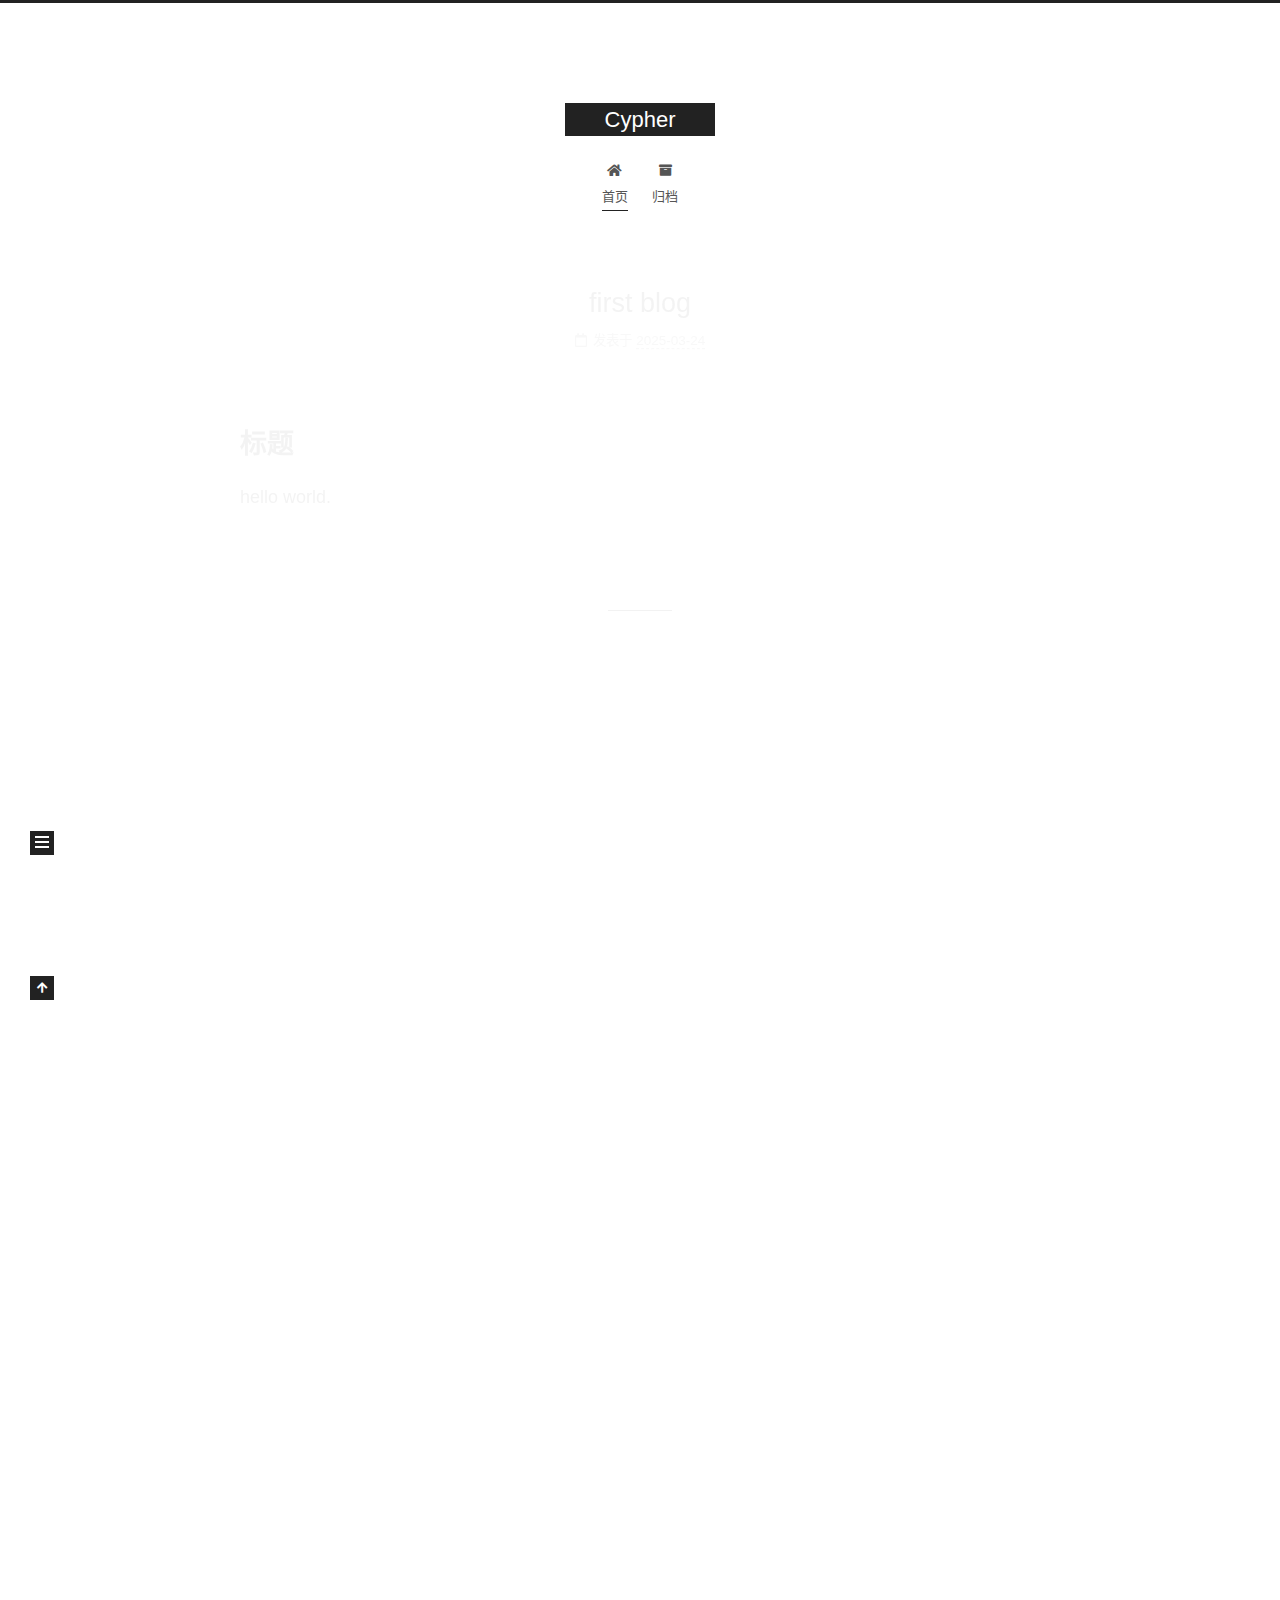
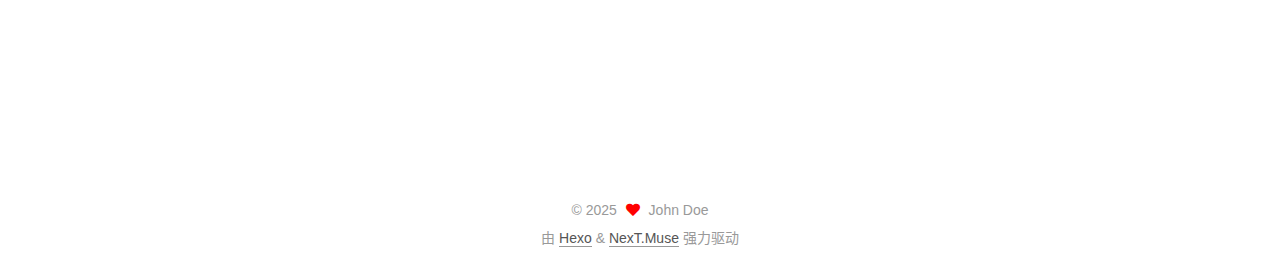
==== index.html @ 7cb5dd93 "Site updated: 2025-03-25 13:28:14" ====
<!DOCTYPE html>
<html lang="zh-CN">
<head>
  <meta charset="UTF-8">
<meta name="viewport" content="width=device-width, initial-scale=1, maximum-scale=2">
<meta name="theme-color" content="#222">
<meta name="generator" content="Hexo 7.3.0">
  <link rel="apple-touch-icon" sizes="180x180" href="/images/apple-touch-icon-next.png">
  <link rel="icon" type="image/png" sizes="32x32" href="/images/favicon-32x32-next.png">
  <link rel="icon" type="image/png" sizes="16x16" href="/images/favicon-16x16-next.png">
  <link rel="mask-icon" href="/images/logo.svg" color="#222">

<link rel="stylesheet" href="/css/main.css">


<link rel="stylesheet" href="/lib/font-awesome/css/all.min.css">

<script id="hexo-configurations">
    var NexT = window.NexT || {};
    var CONFIG = {"hostname":"example.com","root":"/","scheme":"Muse","version":"7.8.0","exturl":false,"sidebar":{"position":"left","display":"post","padding":18,"offset":12,"onmobile":false},"copycode":{"enable":false,"show_result":false,"style":null},"back2top":{"enable":true,"sidebar":false,"scrollpercent":false},"bookmark":{"enable":false,"color":"#222","save":"auto"},"fancybox":false,"mediumzoom":false,"lazyload":false,"pangu":false,"comments":{"style":"tabs","active":null,"storage":true,"lazyload":false,"nav":null},"algolia":{"hits":{"per_page":10},"labels":{"input_placeholder":"Search for Posts","hits_empty":"We didn't find any results for the search: ${query}","hits_stats":"${hits} results found in ${time} ms"}},"localsearch":{"enable":false,"trigger":"auto","top_n_per_article":1,"unescape":false,"preload":false},"motion":{"enable":true,"async":false,"transition":{"post_block":"fadeIn","post_header":"slideDownIn","post_body":"slideDownIn","coll_header":"slideLeftIn","sidebar":"slideUpIn"}}};
  </script>

  <meta property="og:type" content="website">
<meta property="og:title" content="Cypher">
<meta property="og:url" content="http://example.com/index.html">
<meta property="og:site_name" content="Cypher">
<meta property="og:locale" content="zh_CN">
<meta property="article:author" content="John Doe">
<meta name="twitter:card" content="summary">

<link rel="canonical" href="http://example.com/">


<script id="page-configurations">
  // https://hexo.io/docs/variables.html
  CONFIG.page = {
    sidebar: "",
    isHome : true,
    isPost : false,
    lang   : 'zh-CN'
  };
</script>

  <title>Cypher</title>
  






  <noscript>
  <style>
  .use-motion .brand,
  .use-motion .menu-item,
  .sidebar-inner,
  .use-motion .post-block,
  .use-motion .pagination,
  .use-motion .comments,
  .use-motion .post-header,
  .use-motion .post-body,
  .use-motion .collection-header { opacity: initial; }

  .use-motion .site-title,
  .use-motion .site-subtitle {
    opacity: initial;
    top: initial;
  }

  .use-motion .logo-line-before i { left: initial; }
  .use-motion .logo-line-after i { right: initial; }
  </style>
</noscript>

</head>

<body itemscope itemtype="http://schema.org/WebPage">
  <div class="container use-motion">
    <div class="headband"></div>

    <header class="header" itemscope itemtype="http://schema.org/WPHeader">
      <div class="header-inner"><div class="site-brand-container">
  <div class="site-nav-toggle">
    <div class="toggle" aria-label="切换导航栏">
      <span class="toggle-line toggle-line-first"></span>
      <span class="toggle-line toggle-line-middle"></span>
      <span class="toggle-line toggle-line-last"></span>
    </div>
  </div>

  <div class="site-meta">

    <a href="/" class="brand" rel="start">
      <span class="logo-line-before"><i></i></span>
      <h1 class="site-title">Cypher</h1>
      <span class="logo-line-after"><i></i></span>
    </a>
  </div>

  <div class="site-nav-right">
    <div class="toggle popup-trigger">
    </div>
  </div>
</div>




<nav class="site-nav">
  <ul id="menu" class="main-menu menu">
        <li class="menu-item menu-item-home">

    <a href="/" rel="section"><i class="fa fa-home fa-fw"></i>首页</a>

  </li>
        <li class="menu-item menu-item-archives">

    <a href="/archives/" rel="section"><i class="fa fa-archive fa-fw"></i>归档</a>

  </li>
  </ul>
</nav>




</div>
    </header>

    
  <div class="back-to-top">
    <i class="fa fa-arrow-up"></i>
    <span>0%</span>
  </div>


    <main class="main">
      <div class="main-inner">
        <div class="content-wrap">
          

          <div class="content index posts-expand">
            
      
  
  
  <article itemscope itemtype="http://schema.org/Article" class="post-block" lang="zh-CN">
    <link itemprop="mainEntityOfPage" href="http://example.com/2025/03/24/first-blog/">

    <span hidden itemprop="author" itemscope itemtype="http://schema.org/Person">
      <meta itemprop="image" content="/images/avatar.gif">
      <meta itemprop="name" content="John Doe">
      <meta itemprop="description" content="">
    </span>

    <span hidden itemprop="publisher" itemscope itemtype="http://schema.org/Organization">
      <meta itemprop="name" content="Cypher">
    </span>
      <header class="post-header">
        <h2 class="post-title" itemprop="name headline">
          
            <a href="/2025/03/24/first-blog/" class="post-title-link" itemprop="url">first blog</a>
        </h2>

        <div class="post-meta">
            <span class="post-meta-item">
              <span class="post-meta-item-icon">
                <i class="far fa-calendar"></i>
              </span>
              <span class="post-meta-item-text">发表于</span>
              

              <time title="创建时间：2025-03-24 23:47:18 / 修改时间：23:48:04" itemprop="dateCreated datePublished" datetime="2025-03-24T23:47:18+08:00">2025-03-24</time>
            </span>

          

        </div>
      </header>

    
    
    
    <div class="post-body" itemprop="articleBody">

      
          <h1 id="标题"><a href="#标题" class="headerlink" title="标题"></a>标题</h1><p>hello world.</p>

      
    </div>

    
    
    
      <footer class="post-footer">
        <div class="post-eof"></div>
      </footer>
  </article>
  
  
  

      
  
  
  <article itemscope itemtype="http://schema.org/Article" class="post-block" lang="zh-CN">
    <link itemprop="mainEntityOfPage" href="http://example.com/2025/03/24/hello-world/">

    <span hidden itemprop="author" itemscope itemtype="http://schema.org/Person">
      <meta itemprop="image" content="/images/avatar.gif">
      <meta itemprop="name" content="John Doe">
      <meta itemprop="description" content="">
    </span>

    <span hidden itemprop="publisher" itemscope itemtype="http://schema.org/Organization">
      <meta itemprop="name" content="Cypher">
    </span>
      <header class="post-header">
        <h2 class="post-title" itemprop="name headline">
          
            <a href="/2025/03/24/hello-world/" class="post-title-link" itemprop="url">Hello World</a>
        </h2>

        <div class="post-meta">
            <span class="post-meta-item">
              <span class="post-meta-item-icon">
                <i class="far fa-calendar"></i>
              </span>
              <span class="post-meta-item-text">发表于</span>

              <time title="创建时间：2025-03-24 23:26:18" itemprop="dateCreated datePublished" datetime="2025-03-24T23:26:18+08:00">2025-03-24</time>
            </span>

          

        </div>
      </header>

    
    
    
    <div class="post-body" itemprop="articleBody">

      
          <p>Welcome to <a target="_blank" rel="noopener" href="https://hexo.io/">Hexo</a>! This is your very first post. Check <a target="_blank" rel="noopener" href="https://hexo.io/docs/">documentation</a> for more info. If you get any problems when using Hexo, you can find the answer in <a target="_blank" rel="noopener" href="https://hexo.io/docs/troubleshooting.html">troubleshooting</a> or you can ask me on <a target="_blank" rel="noopener" href="https://github.com/hexojs/hexo/issues">GitHub</a>.</p>
<h2 id="Quick-Start"><a href="#Quick-Start" class="headerlink" title="Quick Start"></a>Quick Start</h2><h3 id="Create-a-new-post"><a href="#Create-a-new-post" class="headerlink" title="Create a new post"></a>Create a new post</h3><figure class="highlight bash"><table><tr><td class="gutter"><pre><span class="line">1</span><br></pre></td><td class="code"><pre><span class="line">$ hexo new <span class="string">&quot;My New Post&quot;</span></span><br></pre></td></tr></table></figure>

<p>More info: <a target="_blank" rel="noopener" href="https://hexo.io/docs/writing.html">Writing</a></p>
<h3 id="Run-server"><a href="#Run-server" class="headerlink" title="Run server"></a>Run server</h3><figure class="highlight bash"><table><tr><td class="gutter"><pre><span class="line">1</span><br></pre></td><td class="code"><pre><span class="line">$ hexo server</span><br></pre></td></tr></table></figure>

<p>More info: <a target="_blank" rel="noopener" href="https://hexo.io/docs/server.html">Server</a></p>
<h3 id="Generate-static-files"><a href="#Generate-static-files" class="headerlink" title="Generate static files"></a>Generate static files</h3><figure class="highlight bash"><table><tr><td class="gutter"><pre><span class="line">1</span><br></pre></td><td class="code"><pre><span class="line">$ hexo generate</span><br></pre></td></tr></table></figure>

<p>More info: <a target="_blank" rel="noopener" href="https://hexo.io/docs/generating.html">Generating</a></p>
<h3 id="Deploy-to-remote-sites"><a href="#Deploy-to-remote-sites" class="headerlink" title="Deploy to remote sites"></a>Deploy to remote sites</h3><figure class="highlight bash"><table><tr><td class="gutter"><pre><span class="line">1</span><br></pre></td><td class="code"><pre><span class="line">$ hexo deploy</span><br></pre></td></tr></table></figure>

<p>More info: <a target="_blank" rel="noopener" href="https://hexo.io/docs/one-command-deployment.html">Deployment</a></p>

      
    </div>

    
    
    
      <footer class="post-footer">
        <div class="post-eof"></div>
      </footer>
  </article>
  
  
  


  



          </div>
          

<script>
  window.addEventListener('tabs:register', () => {
    let { activeClass } = CONFIG.comments;
    if (CONFIG.comments.storage) {
      activeClass = localStorage.getItem('comments_active') || activeClass;
    }
    if (activeClass) {
      let activeTab = document.querySelector(`a[href="#comment-${activeClass}"]`);
      if (activeTab) {
        activeTab.click();
      }
    }
  });
  if (CONFIG.comments.storage) {
    window.addEventListener('tabs:click', event => {
      if (!event.target.matches('.tabs-comment .tab-content .tab-pane')) return;
      let commentClass = event.target.classList[1];
      localStorage.setItem('comments_active', commentClass);
    });
  }
</script>

        </div>
          
  
  <div class="toggle sidebar-toggle">
    <span class="toggle-line toggle-line-first"></span>
    <span class="toggle-line toggle-line-middle"></span>
    <span class="toggle-line toggle-line-last"></span>
  </div>

  <aside class="sidebar">
    <div class="sidebar-inner">

      <ul class="sidebar-nav motion-element">
        <li class="sidebar-nav-toc">
          文章目录
        </li>
        <li class="sidebar-nav-overview">
          站点概览
        </li>
      </ul>

      <!--noindex-->
      <div class="post-toc-wrap sidebar-panel">
      </div>
      <!--/noindex-->

      <div class="site-overview-wrap sidebar-panel">
        <div class="site-author motion-element" itemprop="author" itemscope itemtype="http://schema.org/Person">
  <p class="site-author-name" itemprop="name">John Doe</p>
  <div class="site-description" itemprop="description"></div>
</div>
<div class="site-state-wrap motion-element">
  <nav class="site-state">
      <div class="site-state-item site-state-posts">
          <a href="/archives/">
        
          <span class="site-state-item-count">2</span>
          <span class="site-state-item-name">日志</span>
        </a>
      </div>
  </nav>
</div>



      </div>

    </div>
  </aside>
  <div id="sidebar-dimmer"></div>


      </div>
    </main>

    <footer class="footer">
      <div class="footer-inner">
        

        

<div class="copyright">
  
  &copy; 
  <span itemprop="copyrightYear">2025</span>
  <span class="with-love">
    <i class="fa fa-heart"></i>
  </span>
  <span class="author" itemprop="copyrightHolder">John Doe</span>
</div>
  <div class="powered-by">由 <a href="https://hexo.io/" class="theme-link" rel="noopener" target="_blank">Hexo</a> & <a href="https://muse.theme-next.org/" class="theme-link" rel="noopener" target="_blank">NexT.Muse</a> 强力驱动
  </div>

        








      </div>
    </footer>
  </div>

  
  <script src="/lib/anime.min.js"></script>
  <script src="/lib/velocity/velocity.min.js"></script>
  <script src="/lib/velocity/velocity.ui.min.js"></script>

<script src="/js/utils.js"></script>

<script src="/js/motion.js"></script>


<script src="/js/schemes/muse.js"></script>


<script src="/js/next-boot.js"></script>




  















  

  

</body>
</html>
---- css/main.css ----
:root {
  --body-bg-color: #fff;
  --content-bg-color: #fff;
  --card-bg-color: #f5f5f5;
  --text-color: #555;
  --blockquote-color: #666;
  --link-color: #555;
  --link-hover-color: #222;
  --brand-color: #fff;
  --brand-hover-color: #fff;
  --table-row-odd-bg-color: #f9f9f9;
  --table-row-hover-bg-color: #f5f5f5;
  --menu-item-bg-color: #f5f5f5;
  --btn-default-bg: #222;
  --btn-default-color: #fff;
  --btn-default-border-color: #222;
  --btn-default-hover-bg: #fff;
  --btn-default-hover-color: #222;
  --btn-default-hover-border-color: #222;
}
html {
  line-height: 1.15; /* 1 */
  -webkit-text-size-adjust: 100%; /* 2 */
}
body {
  margin: 0;
}
main {
  display: block;
}
h1 {
  font-size: 2em;
  margin: 0.67em 0;
}
hr {
  box-sizing: content-box; /* 1 */
  height: 0; /* 1 */
  overflow: visible; /* 2 */
}
pre {
  font-family: monospace, monospace; /* 1 */
  font-size: 1em; /* 2 */
}
a {
  background: transparent;
}
abbr[title] {
  border-bottom: none; /* 1 */
  text-decoration: underline; /* 2 */
  text-decoration: underline dotted; /* 2 */
}
b,
strong {
  font-weight: bolder;
}
code,
kbd,
samp {
  font-family: monospace, monospace; /* 1 */
  font-size: 1em; /* 2 */
}
small {
  font-size: 80%;
}
sub,
sup {
  font-size: 75%;
  line-height: 0;
  position: relative;
  vertical-align: baseline;
}
sub {
  bottom: -0.25em;
}
sup {
  top: -0.5em;
}
img {
  border-style: none;
}
button,
input,
optgroup,
select,
textarea {
  font-family: inherit; /* 1 */
  font-size: 100%; /* 1 */
  line-height: 1.15; /* 1 */
  margin: 0; /* 2 */
}
button,
input {
/* 1 */
  overflow: visible;
}
button,
select {
/* 1 */
  text-transform: none;
}
button,
[type='button'],
[type='reset'],
[type='submit'] {
  -webkit-appearance: button;
}
button::-moz-focus-inner,
[type='button']::-moz-focus-inner,
[type='reset']::-moz-focus-inner,
[type='submit']::-moz-focus-inner {
  border-style: none;
  padding: 0;
}
button:-moz-focusring,
[type='button']:-moz-focusring,
[type='reset']:-moz-focusring,
[type='submit']:-moz-focusring {
  outline: 1px dotted ButtonText;
}
fieldset {
  padding: 0.35em 0.75em 0.625em;
}
legend {
  box-sizing: border-box; /* 1 */
  color: inherit; /* 2 */
  display: table; /* 1 */
  max-width: 100%; /* 1 */
  padding: 0; /* 3 */
  white-space: normal; /* 1 */
}
progress {
  vertical-align: baseline;
}
textarea {
  overflow: auto;
}
[type='checkbox'],
[type='radio'] {
  box-sizing: border-box; /* 1 */
  padding: 0; /* 2 */
}
[type='number']::-webkit-inner-spin-button,
[type='number']::-webkit-outer-spin-button {
  height: auto;
}
[type='search'] {
  outline-offset: -2px; /* 2 */
  -webkit-appearance: textfield; /* 1 */
}
[type='search']::-webkit-search-decoration {
  -webkit-appearance: none;
}
::-webkit-file-upload-button {
  font: inherit; /* 2 */
  -webkit-appearance: button; /* 1 */
}
details {
  display: block;
}
summary {
  display: list-item;
}
template {
  display: none;
}
[hidden] {
  display: none;
}
::selection {
  background: #262a30;
  color: #eee;
}
html,
body {
  height: 100%;
}
body {
  background: var(--body-bg-color);
  color: var(--text-color);
  font-family: 'Lato', "PingFang SC", "Microsoft YaHei", sans-serif;
  font-size: 1em;
  line-height: 2;
}
@media (max-width: 991px) {
  body {
    padding-left: 0 !important;
    padding-right: 0 !important;
  }
}
h1,
h2,
h3,
h4,
h5,
h6 {
  font-family: 'Lato', "PingFang SC", "Microsoft YaHei", sans-serif;
  font-weight: bold;
  line-height: 1.5;
  margin: 20px 0 15px;
}
h1 {
  font-size: 1.5em;
}
h2 {
  font-size: 1.375em;
}
h3 {
  font-size: 1.25em;
}
h4 {
  font-size: 1.125em;
}
h5 {
  font-size: 1em;
}
h6 {
  font-size: 0.875em;
}
p {
  margin: 0 0 20px 0;
}
a,
span.exturl {
  border-bottom: 1px solid #999;
  color: var(--link-color);
  outline: 0;
  text-decoration: none;
  overflow-wrap: break-word;
  word-wrap: break-word;
  cursor: pointer;
}
a:hover,
span.exturl:hover {
  border-bottom-color: var(--link-hover-color);
  color: var(--link-hover-color);
}
iframe,
img,
video {
  display: block;
  margin-left: auto;
  margin-right: auto;
  max-width: 100%;
}
hr {
  background-image: repeating-linear-gradient(-45deg, #ddd, #ddd 4px, transparent 4px, transparent 8px);
  border: 0;
  height: 3px;
  margin: 40px 0;
}
blockquote {
  border-left: 4px solid #ddd;
  color: var(--blockquote-color);
  margin: 0;
  padding: 0 15px;
}
blockquote cite::before {
  content: '-';
  padding: 0 5px;
}
dt {
  font-weight: bold;
}
dd {
  margin: 0;
  padding: 0;
}
kbd {
  background-color: #f5f5f5;
  background-image: linear-gradient(#eee, #fff, #eee);
  border: 1px solid #ccc;
  border-radius: 0.2em;
  box-shadow: 0.1em 0.1em 0.2em rgba(0,0,0,0.1);
  color: #555;
  font-family: inherit;
  padding: 0.1em 0.3em;
  white-space: nowrap;
}
.table-container {
  overflow: auto;
}
table {
  border-collapse: collapse;
  border-spacing: 0;
  font-size: 0.875em;
  margin: 0 0 20px 0;
  width: 100%;
}
tbody tr:nth-of-type(odd) {
  background: var(--table-row-odd-bg-color);
}
tbody tr:hover {
  background: var(--table-row-hover-bg-color);
}
caption,
th,
td {
  font-weight: normal;
  padding: 8px;
  vertical-align: middle;
}
th,
td {
  border: 1px solid #ddd;
  border-bottom: 3px solid #ddd;
}
th {
  font-weight: 700;
  padding-bottom: 10px;
}
td {
  border-bottom-width: 1px;
}
.btn {
  background: var(--btn-default-bg);
  border: 2px solid var(--btn-default-border-color);
  border-radius: 0;
  color: var(--btn-default-color);
  display: inline-block;
  font-size: 0.875em;
  line-height: 2;
  padding: 0 20px;
  text-decoration: none;
  transition-property: background-color;
  transition-delay: 0s;
  transition-duration: 0.2s;
  transition-timing-function: ease-in-out;
}
.btn:hover {
  background: var(--btn-default-hover-bg);
  border-color: var(--btn-default-hover-border-color);
  color: var(--btn-default-hover-color);
}
.btn + .btn {
  margin: 0 0 8px 8px;
}
.btn .fa-fw {
  text-align: left;
  width: 1.285714285714286em;
}
.toggle {
  line-height: 0;
}
.toggle .toggle-line {
  background: #fff;
  display: inline-block;
  height: 2px;
  left: 0;
  position: relative;
  top: 0;
  transition: all 0.4s;
  vertical-align: top;
  width: 100%;
}
.toggle .toggle-line:not(:first-child) {
  margin-top: 3px;
}
.toggle.toggle-arrow .toggle-line-first {
  left: 50%;
  top: 2px;
  transform: rotate(45deg);
  width: 50%;
}
.toggle.toggle-arrow .toggle-line-middle {
  left: 2px;
  width: 90%;
}
.toggle.toggle-arrow .toggle-line-last {
  left: 50%;
  top: -2px;
  transform: rotate(-45deg);
  width: 50%;
}
.toggle.toggle-close .toggle-line-first {
  transform: rotate(-45deg);
  top: 5px;
}
.toggle.toggle-close .toggle-line-middle {
  opacity: 0;
}
.toggle.toggle-close .toggle-line-last {
  transform: rotate(45deg);
  top: -5px;
}
.highlight,
pre {
  background: #f7f7f7;
  color: #4d4d4c;
  line-height: 1.6;
  margin: 0 auto 20px;
}
pre,
code {
  font-family: consolas, Menlo, monospace, "PingFang SC", "Microsoft YaHei";
}
code {
  background: #eee;
  border-radius: 3px;
  color: #555;
  padding: 2px 4px;
  overflow-wrap: break-word;
  word-wrap: break-word;
}
.highlight *::selection {
  background: #d6d6d6;
}
.highlight pre {
  border: 0;
  margin: 0;
  padding: 10px 0;
}
.highlight table {
  border: 0;
  margin: 0;
  width: auto;
}
.highlight td {
  border: 0;
  padding: 0;
}
.highlight figcaption {
  background: #eff2f3;
  color: #4d4d4c;
  display: flex;
  font-size: 0.875em;
  justify-content: space-between;
  line-height: 1.2;
  padding: 0.5em;
}
.highlight figcaption a {
  color: #4d4d4c;
}
.highlight figcaption a:hover {
  border-bottom-color: #4d4d4c;
}
.highlight .gutter {
  -moz-user-select: none;
  -ms-user-select: none;
  -webkit-user-select: none;
  user-select: none;
}
.highlight .gutter pre {
  background: #eff2f3;
  color: #869194;
  padding-left: 10px;
  padding-right: 10px;
  text-align: right;
}
.highlight .code pre {
  background: #f7f7f7;
  padding-left: 10px;
  width: 100%;
}
.gist table {
  width: auto;
}
.gist table td {
  border: 0;
}
pre {
  overflow: auto;
  padding: 10px;
}
pre code {
  background: none;
  color: #4d4d4c;
  font-size: 0.875em;
  padding: 0;
  text-shadow: none;
}
pre .deletion {
  background: #fdd;
}
pre .addition {
  background: #dfd;
}
pre .meta {
  color: #eab700;
  -moz-user-select: none;
  -ms-user-select: none;
  -webkit-user-select: none;
  user-select: none;
}
pre .comment {
  color: #8e908c;
}
pre .variable,
pre .attribute,
pre .tag,
pre .name,
pre .regexp,
pre .ruby .constant,
pre .xml .tag .title,
pre .xml .pi,
pre .xml .doctype,
pre .html .doctype,
pre .css .id,
pre .css .class,
pre .css .pseudo {
  color: #c82829;
}
pre .number,
pre .preprocessor,
pre .built_in,
pre .builtin-name,
pre .literal,
pre .params,
pre .constant,
pre .command {
  color: #f5871f;
}
pre .ruby .class .title,
pre .css .rules .attribute,
pre .string,
pre .symbol,
pre .value,
pre .inheritance,
pre .header,
pre .ruby .symbol,
pre .xml .cdata,
pre .special,
pre .formula {
  color: #718c00;
}
pre .title,
pre .css .hexcolor {
  color: #3e999f;
}
pre .function,
pre .python .decorator,
pre .python .title,
pre .ruby .function .title,
pre .ruby .title .keyword,
pre .perl .sub,
pre .javascript .title,
pre .coffeescript .title {
  color: #4271ae;
}
pre .keyword,
pre .javascript .function {
  color: #8959a8;
}
.blockquote-center {
  border-left: none;
  margin: 40px 0;
  padding: 0;
  position: relative;
  text-align: center;
}
.blockquote-center .fa {
  display: block;
  opacity: 0.6;
  position: absolute;
  width: 100%;
}
.blockquote-center .fa-quote-left {
  border-top: 1px solid #ccc;
  text-align: left;
  top: -20px;
}
.blockquote-center .fa-quote-right {
  border-bottom: 1px solid #ccc;
  text-align: right;
  bottom: -20px;
}
.blockquote-center p,
.blockquote-center div {
  text-align: center;
}
.post-body .group-picture img {
  margin: 0 auto;
  padding: 0 3px;
}
.group-picture-row {
  margin-bottom: 6px;
  overflow: hidden;
}
.group-picture-column {
  float: left;
  margin-bottom: 10px;
}
.post-body .label {
  color: #555;
  display: inline;
  padding: 0 2px;
}
.post-body .label.default {
  background: #f0f0f0;
}
.post-body .label.primary {
  background: #efe6f7;
}
.post-body .label.info {
  background: #e5f2f8;
}
.post-body .label.success {
  background: #e7f4e9;
}
.post-body .label.warning {
  background: #fcf6e1;
}
.post-body .label.danger {
  background: #fae8eb;
}
.post-body .tabs {
  margin-bottom: 20px;
}
.post-body .tabs,
.tabs-comment {
  display: block;
  padding-top: 10px;
  position: relative;
}
.post-body .tabs ul.nav-tabs,
.tabs-comment ul.nav-tabs {
  display: flex;
  flex-wrap: wrap;
  margin: 0;
  margin-bottom: -1px;
  padding: 0;
}
@media (max-width: 413px) {
  .post-body .tabs ul.nav-tabs,
  .tabs-comment ul.nav-tabs {
    display: block;
    margin-bottom: 5px;
  }
}
.post-body .tabs ul.nav-tabs li.tab,
.tabs-comment ul.nav-tabs li.tab {
  border-bottom: 1px solid #ddd;
  border-left: 1px solid transparent;
  border-right: 1px solid transparent;
  border-top: 3px solid transparent;
  flex-grow: 1;
  list-style-type: none;
  border-radius: 0 0 0 0;
}
@media (max-width: 413px) {
  .post-body .tabs ul.nav-tabs li.tab,
  .tabs-comment ul.nav-tabs li.tab {
    border-bottom: 1px solid transparent;
    border-left: 3px solid transparent;
    border-right: 1px solid transparent;
    border-top: 1px solid transparent;
  }
}
@media (max-width: 413px) {
  .post-body .tabs ul.nav-tabs li.tab,
  .tabs-comment ul.nav-tabs li.tab {
    border-radius: 0;
  }
}
.post-body .tabs ul.nav-tabs li.tab a,
.tabs-comment ul.nav-tabs li.tab a {
  border-bottom: initial;
  display: block;
  line-height: 1.8;
  outline: 0;
  padding: 0.25em 0.75em;
  text-align: center;
  transition-delay: 0s;
  transition-duration: 0.2s;
  transition-timing-function: ease-out;
}
.post-body .tabs ul.nav-tabs li.tab a i,
.tabs-comment ul.nav-tabs li.tab a i {
  width: 1.285714285714286em;
}
.post-body .tabs ul.nav-tabs li.tab.active,
.tabs-comment ul.nav-tabs li.tab.active {
  border-bottom: 1px solid transparent;
  border-left: 1px solid #ddd;
  border-right: 1px solid #ddd;
  border-top: 3px solid #fc6423;
}
@media (max-width: 413px) {
  .post-body .tabs ul.nav-tabs li.tab.active,
  .tabs-comment ul.nav-tabs li.tab.active {
    border-bottom: 1px solid #ddd;
    border-left: 3px solid #fc6423;
    border-right: 1px solid #ddd;
    border-top: 1px solid #ddd;
  }
}
.post-body .tabs ul.nav-tabs li.tab.active a,
.tabs-comment ul.nav-tabs li.tab.active a {
  color: var(--link-color);
  cursor: default;
}
.post-body .tabs .tab-content .tab-pane,
.tabs-comment .tab-content .tab-pane {
  border: 1px solid #ddd;
  border-top: 0;
  padding: 20px 20px 0 20px;
  border-radius: 0;
}
.post-body .tabs .tab-content .tab-pane:not(.active),
.tabs-comment .tab-content .tab-pane:not(.active) {
  display: none;
}
.post-body .tabs .tab-content .tab-pane.active,
.tabs-comment .tab-content .tab-pane.active {
  display: block;
}
.post-body .tabs .tab-content .tab-pane.active:nth-of-type(1),
.tabs-comment .tab-content .tab-pane.active:nth-of-type(1) {
  border-radius: 0 0 0 0;
}
@media (max-width: 413px) {
  .post-body .tabs .tab-content .tab-pane.active:nth-of-type(1),
  .tabs-comment .tab-content .tab-pane.active:nth-of-type(1) {
    border-radius: 0;
  }
}
.post-body .note {
  border-radius: 3px;
  margin-bottom: 20px;
  padding: 1em;
  position: relative;
  border: 1px solid #eee;
  border-left-width: 5px;
}
.post-body .note h2,
.post-body .note h3,
.post-body .note h4,
.post-body .note h5,
.post-body .note h6 {
  margin-top: 0;
  border-bottom: initial;
  margin-bottom: 0;
  padding-top: 0;
}
.post-body .note p:first-child,
.post-body .note ul:first-child,
.post-body .note ol:first-child,
.post-body .note table:first-child,
.post-body .note pre:first-child,
.post-body .note blockquote:first-child,
.post-body .note img:first-child {
  margin-top: 0;
}
.post-body .note p:last-child,
.post-body .note ul:last-child,
.post-body .note ol:last-child,
.post-body .note table:last-child,
.post-body .note pre:last-child,
.post-body .note blockquote:last-child,
.post-body .note img:last-child {
  margin-bottom: 0;
}
.post-body .note.default {
  border-left-color: #777;
}
.post-body .note.default h2,
.post-body .note.default h3,
.post-body .note.default h4,
.post-body .note.default h5,
.post-body .note.default h6 {
  color: #777;
}
.post-body .note.primary {
  border-left-color: #6f42c1;
}
.post-body .note.primary h2,
.post-body .note.primary h3,
.post-body .note.primary h4,
.post-body .note.primary h5,
.post-body .note.primary h6 {
  color: #6f42c1;
}
.post-body .note.info {
  border-left-color: #428bca;
}
.post-body .note.info h2,
.post-body .note.info h3,
.post-body .note.info h4,
.post-body .note.info h5,
.post-body .note.info h6 {
  color: #428bca;
}
.post-body .note.success {
  border-left-color: #5cb85c;
}
.post-body .note.success h2,
.post-body .note.success h3,
.post-body .note.success h4,
.post-body .note.success h5,
.post-body .note.success h6 {
  color: #5cb85c;
}
.post-body .note.warning {
  border-left-color: #f0ad4e;
}
.post-body .note.warning h2,
.post-body .note.warning h3,
.post-body .note.warning h4,
.post-body .note.warning h5,
.post-body .note.warning h6 {
  color: #f0ad4e;
}
.post-body .note.danger {
  border-left-color: #d9534f;
}
.post-body .note.danger h2,
.post-body .note.danger h3,
.post-body .note.danger h4,
.post-body .note.danger h5,
.post-body .note.danger h6 {
  color: #d9534f;
}
.pagination .prev,
.pagination .next,
.pagination .page-number,
.pagination .space {
  display: inline-block;
  margin: 0 10px;
  padding: 0 11px;
  position: relative;
  top: -1px;
}
@media (max-width: 767px) {
  .pagination .prev,
  .pagination .next,
  .pagination .page-number,
  .pagination .space {
    margin: 0 5px;
  }
}
.pagination {
  border-top: 1px solid #eee;
  margin: 120px 0 0;
  text-align: center;
}
.pagination .prev,
.pagination .next,
.pagination .page-number {
  border-bottom: 0;
  border-top: 1px solid #eee;
  transition-property: border-color;
  transition-delay: 0s;
  transition-duration: 0.2s;
  transition-timing-function: ease-in-out;
}
.pagination .prev:hover,
.pagination .next:hover,
.pagination .page-number:hover {
  border-top-color: #222;
}
.pagination .space {
  margin: 0;
  padding: 0;
}
.pagination .prev {
  margin-left: 0;
}
.pagination .next {
  margin-right: 0;
}
.pagination .page-number.current {
  background: #ccc;
  border-top-color: #ccc;
  color: #fff;
}
@media (max-width: 767px) {
  .pagination {
    border-top: none;
  }
  .pagination .prev,
  .pagination .next,
  .pagination .page-number {
    border-bottom: 1px solid #eee;
    border-top: 0;
    margin-bottom: 10px;
    padding: 0 10px;
  }
  .pagination .prev:hover,
  .pagination .next:hover,
  .pagination .page-number:hover {
    border-bottom-color: #222;
  }
}
.comments {
  margin-top: 60px;
  overflow: hidden;
}
.comment-button-group {
  display: flex;
  flex-wrap: wrap-reverse;
  justify-content: center;
  margin: 1em 0;
}
.comment-button-group .comment-button {
  margin: 0.1em 0.2em;
}
.comment-button-group .comment-button.active {
  background: var(--btn-default-hover-bg);
  border-color: var(--btn-default-hover-border-color);
  color: var(--btn-default-hover-color);
}
.comment-position {
  display: none;
}
.comment-position.active {
  display: block;
}
.tabs-comment {
  background: var(--content-bg-color);
  margin-top: 4em;
  padding-top: 0;
}
.tabs-comment .comments {
  border: 0;
  box-shadow: none;
  margin-top: 0;
  padding-top: 0;
}
.container {
  min-height: 100%;
  position: relative;
}
.main-inner {
  margin: 0 auto;
  width: 700px;
}
@media (min-width: 1200px) {
  .main-inner {
    width: 800px;
  }
}
@media (min-width: 1600px) {
  .main-inner {
    width: 900px;
  }
}
@media (max-width: 767px) {
  .content-wrap {
    padding: 0 20px;
  }
}
.header {
  background: transparent;
}
.header-inner {
  margin: 0 auto;
  width: 700px;
}
@media (min-width: 1200px) {
  .header-inner {
    width: 800px;
  }
}
@media (min-width: 1600px) {
  .header-inner {
    width: 900px;
  }
}
.site-brand-container {
  display: flex;
  flex-shrink: 0;
  padding: 0 10px;
}
.headband {
  background: #222;
  height: 3px;
}
.site-meta {
  flex-grow: 1;
  text-align: center;
}
@media (max-width: 767px) {
  .site-meta {
    text-align: center;
  }
}
.brand {
  border-bottom: none;
  color: var(--brand-color);
  display: inline-block;
  line-height: 1.375em;
  padding: 0 40px;
  position: relative;
}
.brand:hover {
  color: var(--brand-hover-color);
}
.site-title {
  font-family: 'Lato', "PingFang SC", "Microsoft YaHei", sans-serif;
  font-size: 1.375em;
  font-weight: normal;
  margin: 0;
}
.site-subtitle {
  color: #999;
  font-size: 0.8125em;
  margin: 10px 0;
}
.use-motion .brand {
  opacity: 0;
}
.use-motion .site-title,
.use-motion .site-subtitle,
.use-motion .custom-logo-image {
  opacity: 0;
  position: relative;
  top: -10px;
}
.site-nav-toggle,
.site-nav-right {
  display: none;
}
@media (max-width: 767px) {
  .site-nav-toggle,
  .site-nav-right {
    display: flex;
    flex-direction: column;
    justify-content: center;
  }
}
.site-nav-toggle .toggle,
.site-nav-right .toggle {
  color: var(--text-color);
  padding: 10px;
  width: 22px;
}
.site-nav-toggle .toggle .toggle-line,
.site-nav-right .toggle .toggle-line {
  background: var(--text-color);
  border-radius: 1px;
}
.site-nav {
  display: block;
}
@media (max-width: 767px) {
  .site-nav {
    clear: both;
    display: none;
  }
}
.site-nav.site-nav-on {
  display: block;
}
.menu {
  margin-top: 20px;
  padding-left: 0;
  text-align: center;
}
.menu-item {
  display: inline-block;
  list-style: none;
  margin: 0 10px;
}
@media (max-width: 767px) {
  .menu-item {
    display: block;
    margin-top: 10px;
  }
  .menu-item.menu-item-search {
    display: none;
  }
}
.menu-item a,
.menu-item span.exturl {
  border-bottom: 0;
  display: block;
  font-size: 0.8125em;
  transition-property: border-color;
  transition-delay: 0s;
  transition-duration: 0.2s;
  transition-timing-function: ease-in-out;
}
@media (hover: none) {
  .menu-item a:hover,
  .menu-item span.exturl:hover {
    border-bottom-color: transparent !important;
  }
}
.menu-item .fa,
.menu-item .fab,
.menu-item .far,
.menu-item .fas {
  margin-right: 8px;
}
.menu-item .badge {
  display: inline-block;
  font-weight: bold;
  line-height: 1;
  margin-left: 0.35em;
  margin-top: 0.35em;
  text-align: center;
  white-space: nowrap;
}
@media (max-width: 767px) {
  .menu-item .badge {
    float: right;
    margin-left: 0;
  }
}
.menu-item-active a,
.menu .menu-item a:hover,
.menu .menu-item span.exturl:hover {
  background: var(--menu-item-bg-color);
}
.use-motion .menu-item {
  opacity: 0;
}
.sidebar {
  background: #222;
  bottom: 0;
  box-shadow: inset 0 2px 6px #000;
  position: fixed;
  top: 0;
}
@media (max-width: 991px) {
  .sidebar {
    display: none;
  }
}
.sidebar-inner {
  color: #999;
  padding: 18px 10px;
  text-align: center;
}
.cc-license {
  margin-top: 10px;
  text-align: center;
}
.cc-license .cc-opacity {
  border-bottom: none;
  opacity: 0.7;
}
.cc-license .cc-opacity:hover {
  opacity: 0.9;
}
.cc-license img {
  display: inline-block;
}
.site-author-image {
  border: 2px solid #333;
  display: block;
  margin: 0 auto;
  max-width: 96px;
  padding: 2px;
}
.site-author-name {
  color: #f5f5f5;
  font-weight: normal;
  margin: 5px 0 0;
  text-align: center;
}
.site-description {
  color: #999;
  font-size: 1em;
  margin-top: 5px;
  text-align: center;
}
.links-of-author {
  margin-top: 15px;
}
.links-of-author a,
.links-of-author span.exturl {
  border-bottom-color: #555;
  display: inline-block;
  font-size: 0.8125em;
  margin-bottom: 10px;
  margin-right: 10px;
  vertical-align: middle;
}
.links-of-author a::before,
.links-of-author span.exturl::before {
  background: #059644;
  border-radius: 50%;
  content: ' ';
  display: inline-block;
  height: 4px;
  margin-right: 3px;
  vertical-align: middle;
  width: 4px;
}
.sidebar-button {
  margin-top: 15px;
}
.sidebar-button a {
  border: 1px solid #fc6423;
  border-radius: 4px;
  color: #fc6423;
  display: inline-block;
  padding: 0 15px;
}
.sidebar-button a .fa,
.sidebar-button a .fab,
.sidebar-button a .far,
.sidebar-button a .fas {
  margin-right: 5px;
}
.sidebar-button a:hover {
  background: #fc6423;
  border: 1px solid #fc6423;
  color: #fff;
}
.sidebar-button a:hover .fa,
.sidebar-button a:hover .fab,
.sidebar-button a:hover .far,
.sidebar-button a:hover .fas {
  color: #fff;
}
.links-of-blogroll {
  font-size: 0.8125em;
  margin-top: 10px;
}
.links-of-blogroll-title {
  font-size: 0.875em;
  font-weight: 600;
  margin-top: 0;
}
.links-of-blogroll-list {
  list-style: none;
  margin: 0;
  padding: 0;
}
#sidebar-dimmer {
  display: none;
}
@media (max-width: 767px) {
  #sidebar-dimmer {
    background: #000;
    display: block;
    height: 100%;
    left: 100%;
    opacity: 0;
    position: fixed;
    top: 0;
    width: 100%;
    z-index: 1100;
  }
  .sidebar-active + #sidebar-dimmer {
    opacity: 0.7;
    transform: translateX(-100%);
    transition: opacity 0.5s;
  }
}
.sidebar-nav {
  margin: 0;
  padding-bottom: 20px;
  padding-left: 0;
}
.sidebar-nav li {
  border-bottom: 1px solid transparent;
  color: #666;
  cursor: pointer;
  display: inline-block;
  font-size: 0.875em;
}
.sidebar-nav li.sidebar-nav-overview {
  margin-left: 10px;
}
.sidebar-nav li:hover {
  color: #f5f5f5;
}
.sidebar-nav .sidebar-nav-active {
  border-bottom-color: #87daff;
  color: #87daff;
}
.sidebar-nav .sidebar-nav-active:hover {
  color: #87daff;
}
.sidebar-panel {
  display: none;
  overflow-x: hidden;
  overflow-y: auto;
}
.sidebar-panel-active {
  display: block;
}
.sidebar-toggle {
  background: #222;
  bottom: 45px;
  cursor: pointer;
  height: 14px;
  left: 30px;
  padding: 5px;
  position: fixed;
  width: 14px;
  z-index: 1300;
}
@media (max-width: 991px) {
  .sidebar-toggle {
    left: 20px;
    opacity: 0.8;
    display: none;
  }
}
.sidebar-toggle:hover .toggle-line {
  background: #87daff;
}
.post-toc {
  font-size: 0.875em;
}
.post-toc ol {
  list-style: none;
  margin: 0;
  padding: 0 2px 5px 10px;
  text-align: left;
}
.post-toc ol > ol {
  padding-left: 0;
}
.post-toc ol a {
  transition-property: all;
  transition-delay: 0s;
  transition-duration: 0.2s;
  transition-timing-function: ease-in-out;
}
.post-toc .nav-item {
  line-height: 1.8;
  overflow: hidden;
  text-overflow: ellipsis;
  white-space: nowrap;
}
.post-toc .nav .nav-child {
  display: none;
}
.post-toc .nav .active > .nav-child {
  display: block;
}
.post-toc .nav .active-current > .nav-child {
  display: block;
}
.post-toc .nav .active-current > .nav-child > .nav-item {
  display: block;
}
.post-toc .nav .active > a {
  border-bottom-color: #87daff;
  color: #87daff;
}
.post-toc .nav .active-current > a {
  color: #87daff;
}
.post-toc .nav .active-current > a:hover {
  color: #87daff;
}
.site-state {
  display: flex;
  justify-content: center;
  line-height: 1.4;
  margin-top: 10px;
  overflow: hidden;
  text-align: center;
  white-space: nowrap;
}
.site-state-item {
  padding: 0 15px;
}
.site-state-item:not(:first-child) {
  border-left: 1px solid #333;
}
.site-state-item a {
  border-bottom: none;
}
.site-state-item-count {
  display: block;
  font-size: 1.25em;
  font-weight: 600;
  text-align: center;
}
.site-state-item-name {
  color: inherit;
  font-size: 0.875em;
}
.footer {
  color: #999;
  font-size: 0.875em;
  padding: 20px 0;
}
.footer.footer-fixed {
  bottom: 0;
  left: 0;
  position: absolute;
  right: 0;
}
.footer-inner {
  box-sizing: border-box;
  margin: 0 auto;
  text-align: center;
  width: 700px;
}
@media (min-width: 1200px) {
  .footer-inner {
    width: 800px;
  }
}
@media (min-width: 1600px) {
  .footer-inner {
    width: 900px;
  }
}
.languages {
  display: inline-block;
  font-size: 1.125em;
  position: relative;
}
.languages .lang-select-label span {
  margin: 0 0.5em;
}
.languages .lang-select {
  height: 100%;
  left: 0;
  opacity: 0;
  position: absolute;
  top: 0;
  width: 100%;
}
.with-love {
  color: #ff0000;
  display: inline-block;
  margin: 0 5px;
}
.powered-by,
.theme-info {
  display: inline-block;
}
@-moz-keyframes iconAnimate {
  0%, 100% {
    transform: scale(1);
  }
  10%, 30% {
    transform: scale(0.9);
  }
  20%, 40%, 60%, 80% {
    transform: scale(1.1);
  }
  50%, 70% {
    transform: scale(1.1);
  }
}
@-webkit-keyframes iconAnimate {
  0%, 100% {
    transform: scale(1);
  }
  10%, 30% {
    transform: scale(0.9);
  }
  20%, 40%, 60%, 80% {
    transform: scale(1.1);
  }
  50%, 70% {
    transform: scale(1.1);
  }
}
@-o-keyframes iconAnimate {
  0%, 100% {
    transform: scale(1);
  }
  10%, 30% {
    transform: scale(0.9);
  }
  20%, 40%, 60%, 80% {
    transform: scale(1.1);
  }
  50%, 70% {
    transform: scale(1.1);
  }
}
@keyframes iconAnimate {
  0%, 100% {
    transform: scale(1);
  }
  10%, 30% {
    transform: scale(0.9);
  }
  20%, 40%, 60%, 80% {
    transform: scale(1.1);
  }
  50%, 70% {
    transform: scale(1.1);
  }
}
.back-to-top {
  font-size: 12px;
  text-align: center;
  transition-delay: 0s;
  transition-duration: 0.2s;
  transition-timing-function: ease-in-out;
}
.back-to-top {
  background: #222;
  bottom: -100px;
  box-sizing: border-box;
  color: #fff;
  cursor: pointer;
  left: 30px;
  opacity: 1;
  padding: 0 6px;
  position: fixed;
  transition-property: bottom;
  z-index: 1300;
  width: 24px;
}
.back-to-top span {
  display: none;
}
.back-to-top:hover {
  color: #87daff;
}
.back-to-top.back-to-top-on {
  bottom: 19px;
}
@media (max-width: 991px) {
  .back-to-top {
    left: 20px;
    opacity: 0.8;
  }
}
.post-body {
  font-family: 'Lato', "PingFang SC", "Microsoft YaHei", sans-serif;
  overflow-wrap: break-word;
  word-wrap: break-word;
}
@media (min-width: 1200px) {
  .post-body {
    font-size: 1.125em;
  }
}
.post-body .exturl .fa {
  font-size: 0.875em;
  margin-left: 4px;
}
.post-body .image-caption,
.post-body .figure .caption {
  color: #999;
  font-size: 0.875em;
  font-weight: bold;
  line-height: 1;
  margin: -20px auto 15px;
  text-align: center;
}
.post-sticky-flag {
  display: inline-block;
  transform: rotate(30deg);
}
.post-button {
  margin-top: 40px;
  text-align: center;
}
.use-motion .post-block,
.use-motion .pagination,
.use-motion .comments {
  opacity: 0;
}
.use-motion .post-header {
  opacity: 0;
}
.use-motion .post-body {
  opacity: 0;
}
.use-motion .collection-header {
  opacity: 0;
}
.posts-collapse {
  margin-left: 35px;
  position: relative;
}
@media (max-width: 767px) {
  .posts-collapse {
    margin-left: 0px;
    margin-right: 0px;
  }
}
.posts-collapse .collection-title {
  font-size: 1.125em;
  position: relative;
}
.posts-collapse .collection-title::before {
  background: #999;
  border: 1px solid #fff;
  border-radius: 50%;
  content: ' ';
  height: 10px;
  left: 0;
  margin-left: -6px;
  margin-top: -4px;
  position: absolute;
  top: 50%;
  width: 10px;
}
.posts-collapse .collection-year {
  font-size: 1.5em;
  font-weight: bold;
  margin: 60px 0;
  position: relative;
}
.posts-collapse .collection-year::before {
  background: #bbb;
  border-radius: 50%;
  content: ' ';
  height: 8px;
  left: 0;
  margin-left: -4px;
  margin-top: -4px;
  position: absolute;
  top: 50%;
  width: 8px;
}
.posts-collapse .collection-header {
  display: block;
  margin: 0 0 0 20px;
}
.posts-collapse .collection-header small {
  color: #bbb;
  margin-left: 5px;
}
.posts-collapse .post-header {
  border-bottom: 1px dashed #ccc;
  margin: 30px 0;
  padding-left: 15px;
  position: relative;
  transition-property: border;
  transition-delay: 0s;
  transition-duration: 0.2s;
  transition-timing-function: ease-in-out;
}
.posts-collapse .post-header::before {
  background: #bbb;
  border: 1px solid #fff;
  border-radius: 50%;
  content: ' ';
  height: 6px;
  left: 0;
  margin-left: -4px;
  position: absolute;
  top: 0.75em;
  transition-property: background;
  width: 6px;
  transition-delay: 0s;
  transition-duration: 0.2s;
  transition-timing-function: ease-in-out;
}
.posts-collapse .post-header:hover {
  border-bottom-color: #666;
}
.posts-collapse .post-header:hover::before {
  background: #222;
}
.posts-collapse .post-meta {
  display: inline;
  font-size: 0.75em;
  margin-right: 10px;
}
.posts-collapse .post-title {
  display: inline;
}
.posts-collapse .post-title a,
.posts-collapse .post-title span.exturl {
  border-bottom: none;
  color: var(--link-color);
}
.posts-collapse .post-title .fa-external-link-alt {
  font-size: 0.875em;
  margin-left: 5px;
}
.posts-collapse::before {
  background: #f5f5f5;
  content: ' ';
  height: 100%;
  left: 0;
  margin-left: -2px;
  position: absolute;
  top: 1.25em;
  width: 4px;
}
.post-eof {
  background: #ccc;
  height: 1px;
  margin: 80px auto 60px;
  text-align: center;
  width: 8%;
}
.post-block:last-of-type .post-eof {
  display: none;
}
.content {
  padding-top: 40px;
}
@media (min-width: 992px) {
  .post-body {
    text-align: justify;
  }
}
@media (max-width: 991px) {
  .post-body {
    text-align: justify;
  }
}
.post-body h1,
.post-body h2,
.post-body h3,
.post-body h4,
.post-body h5,
.post-body h6 {
  padding-top: 10px;
}
.post-body h1 .header-anchor,
.post-body h2 .header-anchor,
.post-body h3 .header-anchor,
.post-body h4 .header-anchor,
.post-body h5 .header-anchor,
.post-body h6 .header-anchor {
  border-bottom-style: none;
  color: #ccc;
  float: right;
  margin-left: 10px;
  visibility: hidden;
}
.post-body h1 .header-anchor:hover,
.post-body h2 .header-anchor:hover,
.post-body h3 .header-anchor:hover,
.post-body h4 .header-anchor:hover,
.post-body h5 .header-anchor:hover,
.post-body h6 .header-anchor:hover {
  color: inherit;
}
.post-body h1:hover .header-anchor,
.post-body h2:hover .header-anchor,
.post-body h3:hover .header-anchor,
.post-body h4:hover .header-anchor,
.post-body h5:hover .header-anchor,
.post-body h6:hover .header-anchor {
  visibility: visible;
}
.post-body iframe,
.post-body img,
.post-body video {
  margin-bottom: 20px;
}
.post-body .video-container {
  height: 0;
  margin-bottom: 20px;
  overflow: hidden;
  padding-top: 75%;
  position: relative;
  width: 100%;
}
.post-body .video-container iframe,
.post-body .video-container object,
.post-body .video-container embed {
  height: 100%;
  left: 0;
  margin: 0;
  position: absolute;
  top: 0;
  width: 100%;
}
.post-gallery {
  align-items: center;
  display: grid;
  grid-gap: 10px;
  grid-template-columns: 1fr 1fr 1fr;
  margin-bottom: 20px;
}
@media (max-width: 767px) {
  .post-gallery {
    grid-template-columns: 1fr 1fr;
  }
}
.post-gallery a {
  border: 0;
}
.post-gallery img {
  margin: 0;
}
.posts-expand .post-header {
  font-size: 1.125em;
}
.posts-expand .post-title {
  font-size: 1.5em;
  font-weight: normal;
  margin: initial;
  text-align: center;
  overflow-wrap: break-word;
  word-wrap: break-word;
}
.posts-expand .post-title-link {
  border-bottom: none;
  color: var(--link-color);
  display: inline-block;
  position: relative;
  vertical-align: top;
}
.posts-expand .post-title-link::before {
  background: var(--link-color);
  bottom: 0;
  content: '';
  height: 2px;
  left: 0;
  position: absolute;
  transform: scaleX(0);
  visibility: hidden;
  width: 100%;
  transition-delay: 0s;
  transition-duration: 0.2s;
  transition-timing-function: ease-in-out;
}
.posts-expand .post-title-link:hover::before {
  transform: scaleX(1);
  visibility: visible;
}
.posts-expand .post-title-link .fa-external-link-alt {
  font-size: 0.875em;
  margin-left: 5px;
}
.posts-expand .post-meta {
  color: #999;
  font-family: 'Lato', "PingFang SC", "Microsoft YaHei", sans-serif;
  font-size: 0.75em;
  margin: 3px 0 60px 0;
  text-align: center;
}
.posts-expand .post-meta .post-description {
  font-size: 0.875em;
  margin-top: 2px;
}
.posts-expand .post-meta time {
  border-bottom: 1px dashed #999;
  cursor: pointer;
}
.post-meta .post-meta-item + .post-meta-item::before {
  content: '|';
  margin: 0 0.5em;
}
.post-meta-divider {
  margin: 0 0.5em;
}
.post-meta-item-icon {
  margin-right: 3px;
}
@media (max-width: 991px) {
  .post-meta-item-icon {
    display: inline-block;
  }
}
@media (max-width: 991px) {
  .post-meta-item-text {
    display: none;
  }
}
.post-nav {
  border-top: 1px solid #eee;
  display: flex;
  justify-content: space-between;
  margin-top: 15px;
  padding: 10px 5px 0;
}
.post-nav-item {
  flex: 1;
}
.post-nav-item a {
  border-bottom: none;
  display: block;
  font-size: 0.875em;
  line-height: 1.6;
  position: relative;
}
.post-nav-item a:active {
  top: 2px;
}
.post-nav-item .fa {
  font-size: 0.75em;
}
.post-nav-item:first-child {
  margin-right: 15px;
}
.post-nav-item:first-child .fa {
  margin-right: 5px;
}
.post-nav-item:last-child {
  margin-left: 15px;
  text-align: right;
}
.post-nav-item:last-child .fa {
  margin-left: 5px;
}
.rtl.post-body p,
.rtl.post-body a,
.rtl.post-body h1,
.rtl.post-body h2,
.rtl.post-body h3,
.rtl.post-body h4,
.rtl.post-body h5,
.rtl.post-body h6,
.rtl.post-body li,
.rtl.post-body ul,
.rtl.post-body ol {
  direction: rtl;
  font-family: UKIJ Ekran;
}
.rtl.post-title {
  font-family: UKIJ Ekran;
}
.post-tags {
  margin-top: 40px;
  text-align: center;
}
.post-tags a {
  display: inline-block;
  font-size: 0.8125em;
}
.post-tags a:not(:last-child) {
  margin-right: 10px;
}
.post-widgets {
  border-top: 1px solid #eee;
  margin-top: 15px;
  text-align: center;
}
.wp_rating {
  height: 20px;
  line-height: 20px;
  margin-top: 10px;
  padding-top: 6px;
  text-align: center;
}
.social-like {
  display: flex;
  font-size: 0.875em;
  justify-content: center;
  text-align: center;
}
.reward-container {
  margin: 20px auto;
  padding: 10px 0;
  text-align: center;
  width: 90%;
}
.reward-container button {
  background: transparent;
  border: 1px solid #fc6423;
  border-radius: 0;
  color: #fc6423;
  cursor: pointer;
  line-height: 2;
  outline: 0;
  padding: 0 15px;
  vertical-align: text-top;
}
.reward-container button:hover {
  background: #fc6423;
  border: 1px solid transparent;
  color: #fa9366;
}
#qr {
  padding-top: 20px;
}
#qr a {
  border: 0;
}
#qr img {
  display: inline-block;
  margin: 0.8em 2em 0 2em;
  max-width: 100%;
  width: 180px;
}
#qr p {
  text-align: center;
}
.category-all-page .category-all-title {
  text-align: center;
}
.category-all-page .category-all {
  margin-top: 20px;
}
.category-all-page .category-list {
  list-style: none;
  margin: 0;
  padding: 0;
}
.category-all-page .category-list-item {
  margin: 5px 10px;
}
.category-all-page .category-list-count {
  color: #bbb;
}
.category-all-page .category-list-count::before {
  content: ' (';
  display: inline;
}
.category-all-page .category-list-count::after {
  content: ') ';
  display: inline;
}
.category-all-page .category-list-child {
  padding-left: 10px;
}
.event-list {
  padding: 0;
}
.event-list hr {
  background: #222;
  margin: 20px 0 45px 0;
}
.event-list hr::after {
  background: #222;
  color: #fff;
  content: 'NOW';
  display: inline-block;
  font-weight: bold;
  padding: 0 5px;
  text-align: right;
}
.event-list .event {
  background: #222;
  margin: 20px 0;
  min-height: 40px;
  padding: 15px 0 15px 10px;
}
.event-list .event .event-summary {
  color: #fff;
  margin: 0;
  padding-bottom: 3px;
}
.event-list .event .event-summary::before {
  animation: dot-flash 1s alternate infinite ease-in-out;
  color: #fff;
  content: '\f111';
  display: inline-block;
  font-size: 10px;
  margin-right: 25px;
  vertical-align: middle;
  font-family: 'Font Awesome 5 Free';
  font-weight: 900;
}
.event-list .event .event-relative-time {
  color: #bbb;
  display: inline-block;
  font-size: 12px;
  font-weight: normal;
  padding-left: 12px;
}
.event-list .event .event-details {
  color: #fff;
  display: block;
  line-height: 18px;
  margin-left: 56px;
  padding-bottom: 6px;
  padding-top: 3px;
  text-indent: -24px;
}
.event-list .event .event-details::before {
  color: #fff;
  display: inline-block;
  margin-right: 9px;
  text-align: center;
  text-indent: 0;
  width: 14px;
  font-family: 'Font Awesome 5 Free';
  font-weight: 900;
}
.event-list .event .event-details.event-location::before {
  content: '\f041';
}
.event-list .event .event-details.event-duration::before {
  content: '\f017';
}
.event-list .event-past {
  background: #f5f5f5;
}
.event-list .event-past .event-summary,
.event-list .event-past .event-details {
  color: #bbb;
  opacity: 0.9;
}
.event-list .event-past .event-summary::before,
.event-list .event-past .event-details::before {
  animation: none;
  color: #bbb;
}
@-moz-keyframes dot-flash {
  from {
    opacity: 1;
    transform: scale(1);
  }
  to {
    opacity: 0;
    transform: scale(0.8);
  }
}
@-webkit-keyframes dot-flash {
  from {
    opacity: 1;
    transform: scale(1);
  }
  to {
    opacity: 0;
    transform: scale(0.8);
  }
}
@-o-keyframes dot-flash {
  from {
    opacity: 1;
    transform: scale(1);
  }
  to {
    opacity: 0;
    transform: scale(0.8);
  }
}
@keyframes dot-flash {
  from {
    opacity: 1;
    transform: scale(1);
  }
  to {
    opacity: 0;
    transform: scale(0.8);
  }
}
ul.breadcrumb {
  font-size: 0.75em;
  list-style: none;
  margin: 1em 0;
  padding: 0 2em;
  text-align: center;
}
ul.breadcrumb li {
  display: inline;
}
ul.breadcrumb li + li::before {
  content: '/\00a0';
  font-weight: normal;
  padding: 0.5em;
}
ul.breadcrumb li + li:last-child {
  font-weight: bold;
}
.tag-cloud {
  text-align: center;
}
.tag-cloud a {
  display: inline-block;
  margin: 10px;
}
.tag-cloud a:hover {
  color: var(--link-hover-color) !important;
}
@media (max-width: 767px) {
  .header-inner,
  .main-inner,
  .footer-inner {
    width: auto;
  }
}
.header-inner {
  padding-top: 100px;
}
@media (max-width: 767px) {
  .header-inner {
    padding-top: 50px;
  }
}
.main-inner {
  padding-bottom: 60px;
}
.content {
  padding-top: 70px;
}
@media (max-width: 767px) {
  .content {
    padding-top: 35px;
  }
}
embed {
  display: block;
  margin: 0 auto 25px auto;
}
.custom-logo .site-meta-headline {
  text-align: center;
}
.custom-logo .site-title {
  color: #222;
  margin: 10px auto 0;
}
.custom-logo .site-title a {
  border: 0;
}
.custom-logo-image {
  background: #fff;
  margin: 0 auto;
  max-width: 150px;
  padding: 5px;
}
.brand {
  background: var(--btn-default-bg);
}
@media (max-width: 767px) {
  .site-nav {
    border-bottom: 1px solid #ddd;
    border-top: 1px solid #ddd;
    left: 0;
    margin: 0;
    padding: 0;
    width: 100%;
  }
}
@media (max-width: 767px) {
  .menu {
    text-align: left;
  }
}
.menu-item-active a,
.menu .menu-item a:hover,
.menu .menu-item span.exturl:hover {
  background: transparent;
  border-bottom: 1px solid var(--link-hover-color) !important;
}
@media (max-width: 767px) {
  .menu-item-active a,
  .menu .menu-item a:hover,
  .menu .menu-item span.exturl:hover {
    border-bottom: 1px dotted #ddd !important;
  }
}
@media (max-width: 767px) {
  .menu .menu-item {
    margin: 0 10px;
  }
}
.menu .menu-item a,
.menu .menu-item span.exturl {
  border-bottom: 1px solid transparent;
}
@media (max-width: 767px) {
  .menu .menu-item a,
  .menu .menu-item span.exturl {
    padding: 5px 10px;
  }
}
@media (min-width: 768px) {
  .menu .menu-item .fa,
  .menu .menu-item .fab,
  .menu .menu-item .far,
  .menu .menu-item .fas {
    display: block;
    line-height: 2;
    margin-right: 0;
    width: 100%;
  }
}
.menu .menu-item .badge {
  background: #eee;
  padding: 1px 4px;
}
.sub-menu {
  margin: 10px 0;
}
.sub-menu .menu-item {
  display: inline-block;
}
.sidebar {
  left: -320px;
}
.sidebar.sidebar-active {
  left: 0;
}
.sidebar {
  width: 320px;
  z-index: 1200;
  transition-delay: 0s;
  transition-duration: 0.2s;
  transition-timing-function: ease-out;
}
.sidebar a,
.sidebar span.exturl {
  border-bottom-color: #555;
  color: #999;
}
.sidebar a:hover,
.sidebar span.exturl:hover {
  border-bottom-color: #eee;
  color: #eee;
}
.links-of-blogroll-item {
  padding: 2px 10px;
}
.links-of-blogroll-item a,
.links-of-blogroll-item span.exturl {
  box-sizing: border-box;
  display: inline-block;
  max-width: 280px;
  overflow: hidden;
  text-overflow: ellipsis;
  white-space: nowrap;
}
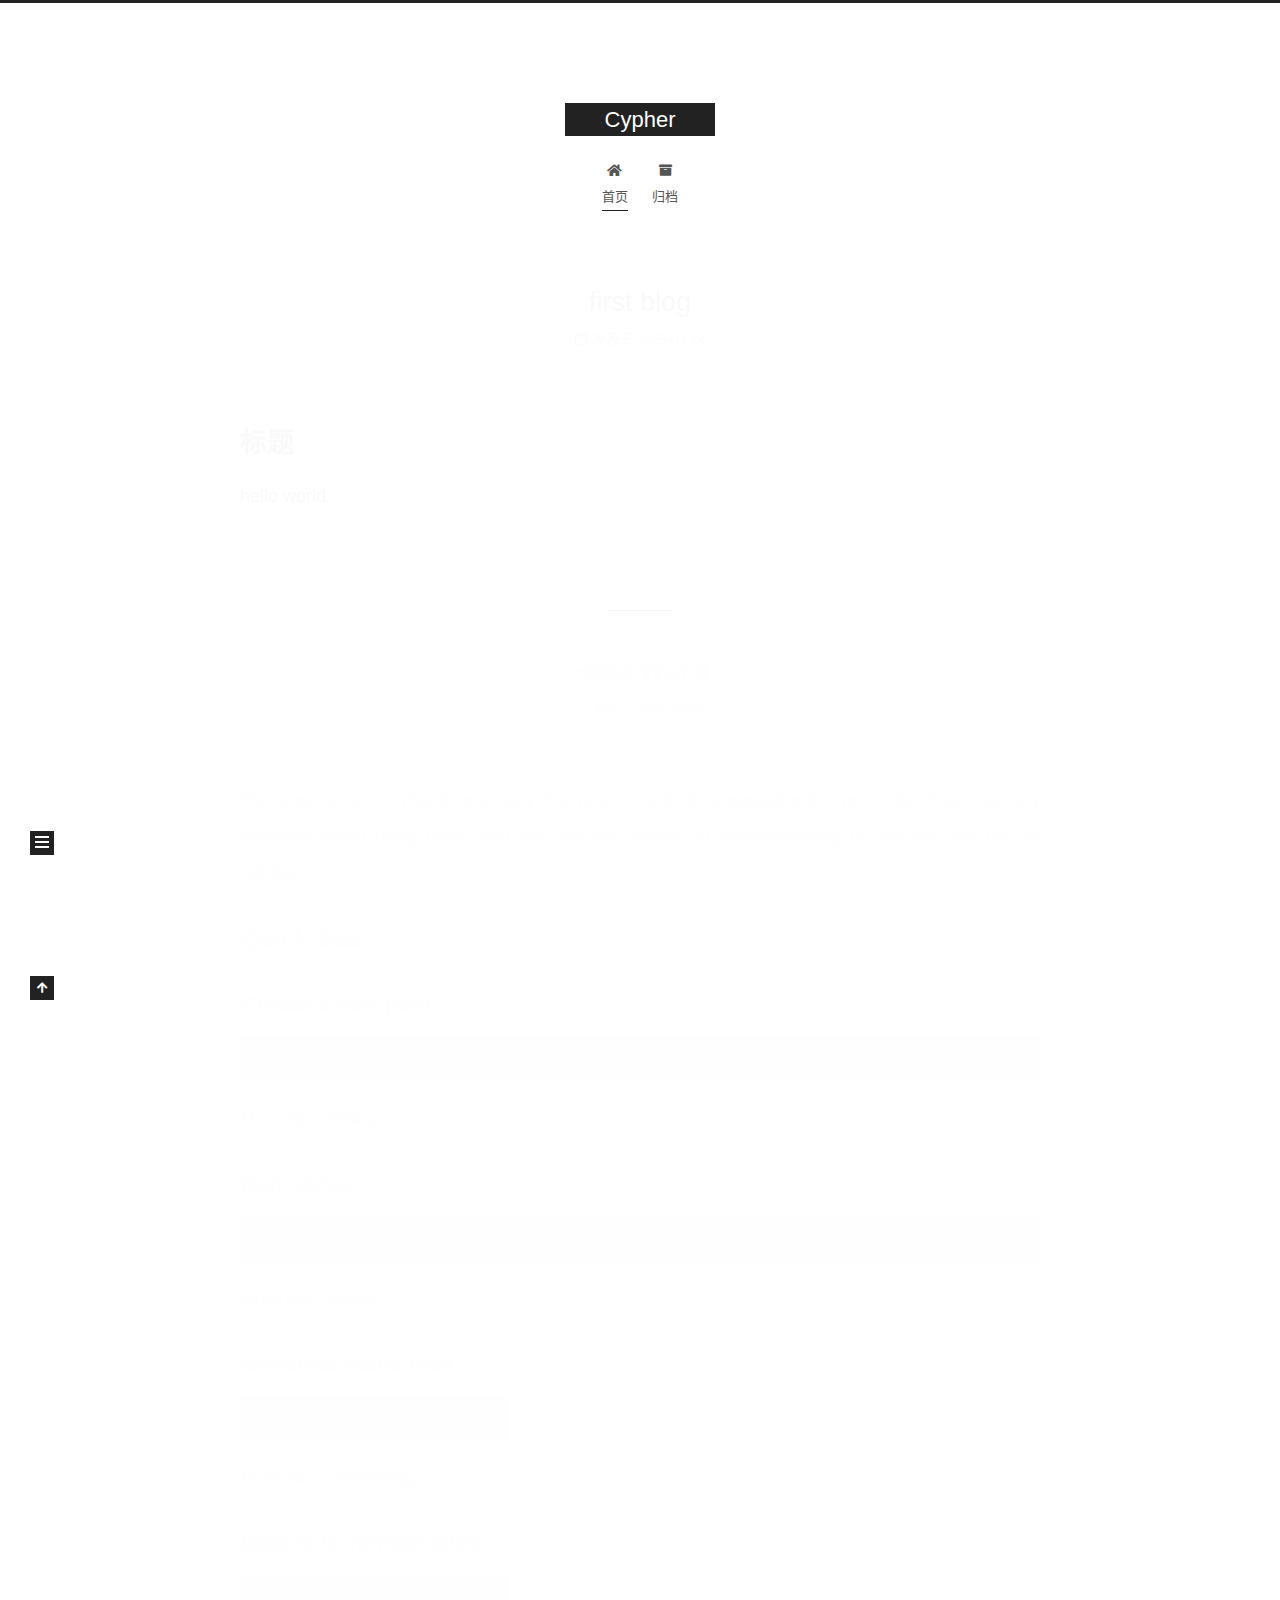
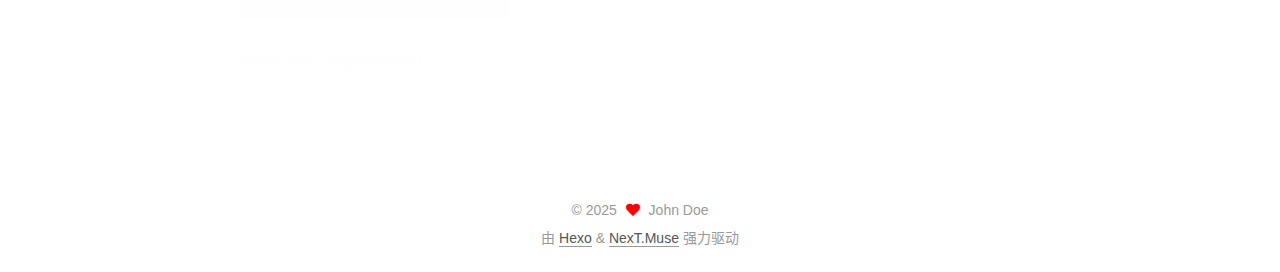
==== commit f1126fce: "Site updated: 2025-03-25 13:36:55" ====
--- a/index.html
+++ b/index.html
@@ -17,18 +17,18 @@
 
 <script id="hexo-configurations">
     var NexT = window.NexT || {};
-    var CONFIG = {"hostname":"example.com","root":"/","scheme":"Muse","version":"7.8.0","exturl":false,"sidebar":{"position":"left","display":"post","padding":18,"offset":12,"onmobile":false},"copycode":{"enable":false,"show_result":false,"style":null},"back2top":{"enable":true,"sidebar":false,"scrollpercent":false},"bookmark":{"enable":false,"color":"#222","save":"auto"},"fancybox":false,"mediumzoom":false,"lazyload":false,"pangu":false,"comments":{"style":"tabs","active":null,"storage":true,"lazyload":false,"nav":null},"algolia":{"hits":{"per_page":10},"labels":{"input_placeholder":"Search for Posts","hits_empty":"We didn't find any results for the search: ${query}","hits_stats":"${hits} results found in ${time} ms"}},"localsearch":{"enable":false,"trigger":"auto","top_n_per_article":1,"unescape":false,"preload":false},"motion":{"enable":true,"async":false,"transition":{"post_block":"fadeIn","post_header":"slideDownIn","post_body":"slideDownIn","coll_header":"slideLeftIn","sidebar":"slideUpIn"}}};
+    var CONFIG = {"hostname":"cypher912.github.io","root":"/","scheme":"Muse","version":"7.8.0","exturl":false,"sidebar":{"position":"left","display":"post","padding":18,"offset":12,"onmobile":false},"copycode":{"enable":false,"show_result":false,"style":null},"back2top":{"enable":true,"sidebar":false,"scrollpercent":false},"bookmark":{"enable":false,"color":"#222","save":"auto"},"fancybox":false,"mediumzoom":false,"lazyload":false,"pangu":false,"comments":{"style":"tabs","active":null,"storage":true,"lazyload":false,"nav":null},"algolia":{"hits":{"per_page":10},"labels":{"input_placeholder":"Search for Posts","hits_empty":"We didn't find any results for the search: ${query}","hits_stats":"${hits} results found in ${time} ms"}},"localsearch":{"enable":false,"trigger":"auto","top_n_per_article":1,"unescape":false,"preload":false},"motion":{"enable":true,"async":false,"transition":{"post_block":"fadeIn","post_header":"slideDownIn","post_body":"slideDownIn","coll_header":"slideLeftIn","sidebar":"slideUpIn"}}};
   </script>
 
   <meta property="og:type" content="website">
 <meta property="og:title" content="Cypher">
-<meta property="og:url" content="http://example.com/index.html">
+<meta property="og:url" content="http://cypher912.github.io/index.html">
 <meta property="og:site_name" content="Cypher">
 <meta property="og:locale" content="zh_CN">
 <meta property="article:author" content="John Doe">
 <meta name="twitter:card" content="summary">
 
-<link rel="canonical" href="http://example.com/">
+<link rel="canonical" href="http://cypher912.github.io/">
 
 
 <script id="page-configurations">
@@ -145,7 +145,7 @@
   
   
   <article itemscope itemtype="http://schema.org/Article" class="post-block" lang="zh-CN">
-    <link itemprop="mainEntityOfPage" href="http://example.com/2025/03/24/first-blog/">
+    <link itemprop="mainEntityOfPage" href="http://cypher912.github.io/2025/03/24/first-blog/">
 
     <span hidden itemprop="author" itemscope itemtype="http://schema.org/Person">
       <meta itemprop="image" content="/images/avatar.gif">
@@ -204,7 +204,7 @@
   
   
   <article itemscope itemtype="http://schema.org/Article" class="post-block" lang="zh-CN">
-    <link itemprop="mainEntityOfPage" href="http://example.com/2025/03/24/hello-world/">
+    <link itemprop="mainEntityOfPage" href="http://cypher912.github.io/2025/03/24/hello-world/">
 
     <span hidden itemprop="author" itemscope itemtype="http://schema.org/Person">
       <meta itemprop="image" content="/images/avatar.gif">
--- a/css/main.css
+++ b/css/main.css
@@ -1168,7 +1168,7 @@
 }
 .links-of-author a::before,
 .links-of-author span.exturl::before {
-  background: #059644;
+  background: #9170c2;
   border-radius: 50%;
   content: ' ';
   display: inline-block;
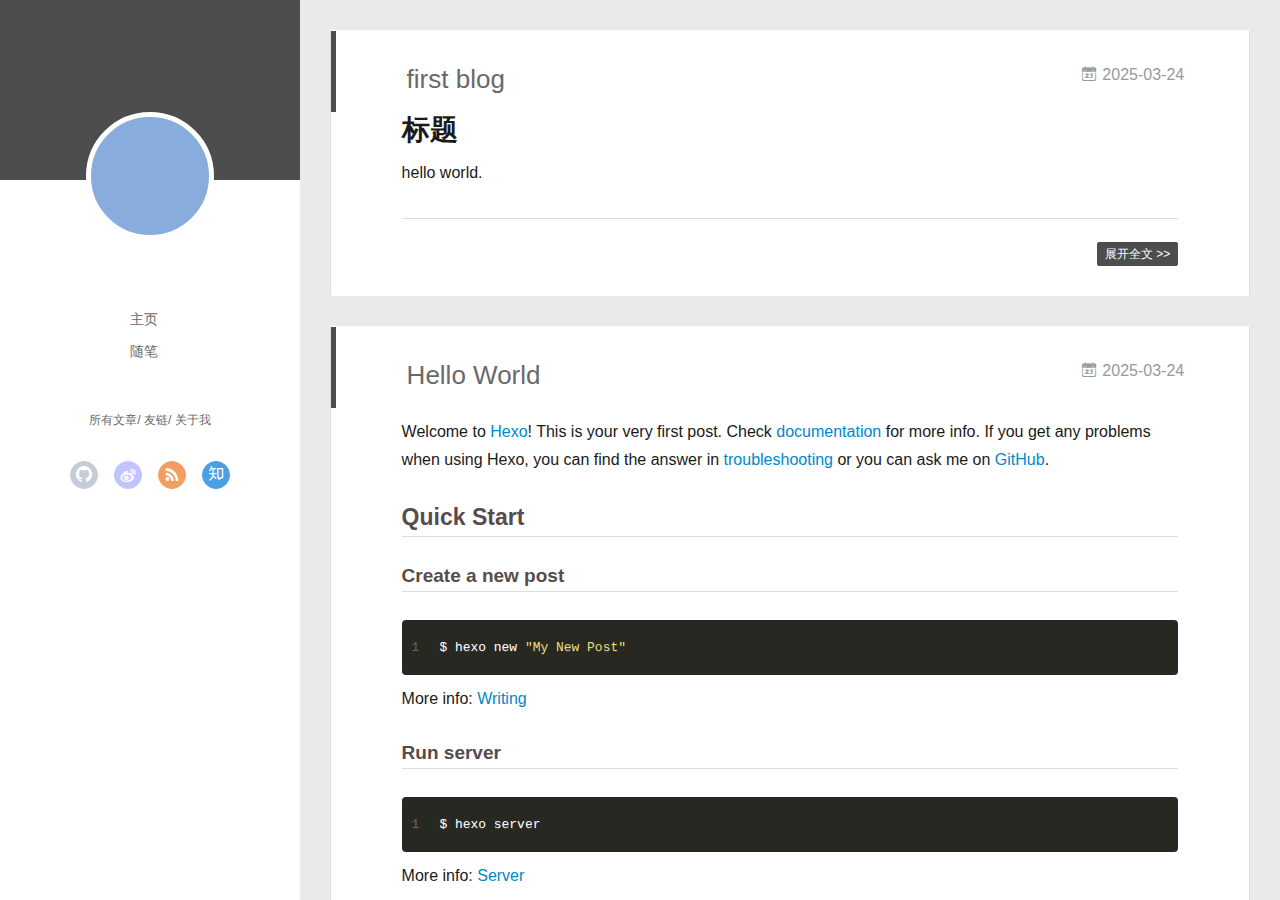
==== commit 28bf3124: "Site updated: 2025-03-25 21:23:23" ====
--- a/index.html
+++ b/index.html
@@ -1,248 +1,241 @@
-<!DOCTYPE html>
-<html lang="zh-CN">
-<head>
-  <meta charset="UTF-8">
-<meta name="viewport" content="width=device-width, initial-scale=1, maximum-scale=2">
-<meta name="theme-color" content="#222">
-<meta name="generator" content="Hexo 7.3.0">
-  <link rel="apple-touch-icon" sizes="180x180" href="/images/apple-touch-icon-next.png">
-  <link rel="icon" type="image/png" sizes="32x32" href="/images/favicon-32x32-next.png">
-  <link rel="icon" type="image/png" sizes="16x16" href="/images/favicon-16x16-next.png">
-  <link rel="mask-icon" href="/images/logo.svg" color="#222">
-
-<link rel="stylesheet" href="/css/main.css">
-
-
-<link rel="stylesheet" href="/lib/font-awesome/css/all.min.css">
-
-<script id="hexo-configurations">
-    var NexT = window.NexT || {};
-    var CONFIG = {"hostname":"cypher912.github.io","root":"/","scheme":"Muse","version":"7.8.0","exturl":false,"sidebar":{"position":"left","display":"post","padding":18,"offset":12,"onmobile":false},"copycode":{"enable":false,"show_result":false,"style":null},"back2top":{"enable":true,"sidebar":false,"scrollpercent":false},"bookmark":{"enable":false,"color":"#222","save":"auto"},"fancybox":false,"mediumzoom":false,"lazyload":false,"pangu":false,"comments":{"style":"tabs","active":null,"storage":true,"lazyload":false,"nav":null},"algolia":{"hits":{"per_page":10},"labels":{"input_placeholder":"Search for Posts","hits_empty":"We didn't find any results for the search: ${query}","hits_stats":"${hits} results found in ${time} ms"}},"localsearch":{"enable":false,"trigger":"auto","top_n_per_article":1,"unescape":false,"preload":false},"motion":{"enable":true,"async":false,"transition":{"post_block":"fadeIn","post_header":"slideDownIn","post_body":"slideDownIn","coll_header":"slideLeftIn","sidebar":"slideUpIn"}}};
-  </script>
-
+<!DOCTYPE html>
+<html>
+<head>
+  <meta charset="utf-8">
+  
+  <meta name="renderer" content="webkit">
+  <meta http-equiv="X-UA-Compatible" content="IE=edge" >
+  <link rel="dns-prefetch" href="http://CYPHER912.github.io">
+  <title>Cypher</title>
+  <meta name="viewport" content="width=device-width, initial-scale=1, maximum-scale=1">
   <meta property="og:type" content="website">
 <meta property="og:title" content="Cypher">
 <meta property="og:url" content="http://cypher912.github.io/index.html">
 <meta property="og:site_name" content="Cypher">
 <meta property="og:locale" content="zh_CN">
 <meta property="article:author" content="John Doe">
-<meta name="twitter:card" content="summary">
-
-<link rel="canonical" href="http://cypher912.github.io/">
-
-
-<script id="page-configurations">
-  // https://hexo.io/docs/variables.html
-  CONFIG.page = {
-    sidebar: "",
-    isHome : true,
-    isPost : false,
-    lang   : 'zh-CN'
-  };
-</script>
-
-  <title>Cypher</title>
-  
-
-
-
-
-
-
-  <noscript>
-  <style>
-  .use-motion .brand,
-  .use-motion .menu-item,
-  .sidebar-inner,
-  .use-motion .post-block,
-  .use-motion .pagination,
-  .use-motion .comments,
-  .use-motion .post-header,
-  .use-motion .post-body,
-  .use-motion .collection-header { opacity: initial; }
-
-  .use-motion .site-title,
-  .use-motion .site-subtitle {
-    opacity: initial;
-    top: initial;
-  }
-
-  .use-motion .logo-line-before i { left: initial; }
-  .use-motion .logo-line-after i { right: initial; }
+<meta name="twitter:card" content="summary">
+  
+    <link rel="alternative" href="/atom.xml" title="Cypher" type="application/atom+xml">
+  
+  
+    <link rel="icon" href="/favicon.png">
+  
+  <link rel="stylesheet" type="text/css" href="/./main.0cf68a.css">
+  <style type="text/css">
+  
+    #container.show {
+      background: linear-gradient(200deg,#a0cfe4,#e8c37e);
+    }
   </style>
-</noscript>
-
-</head>
-
-<body itemscope itemtype="http://schema.org/WebPage">
-  <div class="container use-motion">
-    <div class="headband"></div>
-
-    <header class="header" itemscope itemtype="http://schema.org/WPHeader">
-      <div class="header-inner"><div class="site-brand-container">
-  <div class="site-nav-toggle">
-    <div class="toggle" aria-label="切换导航栏">
-      <span class="toggle-line toggle-line-first"></span>
-      <span class="toggle-line toggle-line-middle"></span>
-      <span class="toggle-line toggle-line-last"></span>
+  
+
+  
+
+<meta name="generator" content="Hexo 7.3.0"></head>
+
+<body>
+  <div id="container" q-class="show:isCtnShow">
+    <canvas id="anm-canvas" class="anm-canvas"></canvas>
+    <div class="left-col" q-class="show:isShow">
+      
+<div class="overlay" style="background: #4d4d4d"></div>
+<div class="intrude-less">
+	<header id="header" class="inner">
+		<a href="/" class="profilepic">
+			<img src="" class="js-avatar">
+		</a>
+		<hgroup>
+		  <h1 class="header-author"><a href="/"></a></h1>
+		</hgroup>
+		
+
+		<nav class="header-menu">
+			<ul>
+			
+				<li><a href="/">主页</a></li>
+	        
+				<li><a href="/tags/%E9%9A%8F%E7%AC%94/">随笔</a></li>
+	        
+			</ul>
+		</nav>
+		<nav class="header-smart-menu">
+    		
+    			
+    			<a q-on="click: openSlider(e, 'innerArchive')" href="javascript:void(0)">所有文章</a>
+    			
+            
+    			
+    			<a q-on="click: openSlider(e, 'friends')" href="javascript:void(0)">友链</a>
+    			
+            
+    			
+    			<a q-on="click: openSlider(e, 'aboutme')" href="javascript:void(0)">关于我</a>
+    			
+            
+		</nav>
+		<nav class="header-nav">
+			<div class="social">
+				
+					<a class="github" target="_blank" href="#" title="github"><i class="icon-github"></i></a>
+		        
+					<a class="weibo" target="_blank" href="#" title="weibo"><i class="icon-weibo"></i></a>
+		        
+					<a class="rss" target="_blank" href="#" title="rss"><i class="icon-rss"></i></a>
+		        
+					<a class="zhihu" target="_blank" href="#" title="zhihu"><i class="icon-zhihu"></i></a>
+		        
+			</div>
+		</nav>
+	</header>		
+</div>
+
+    </div>
+    <div class="mid-col" q-class="show:isShow,hide:isShow|isFalse">
+      
+<nav id="mobile-nav">
+  	<div class="overlay js-overlay" style="background: #4d4d4d"></div>
+	<div class="btnctn js-mobile-btnctn">
+  		<div class="slider-trigger list" q-on="click: openSlider(e)"><i class="icon icon-sort"></i></div>
+	</div>
+	<div class="intrude-less">
+		<header id="header" class="inner">
+			<div class="profilepic">
+				<img src="" class="js-avatar">
+			</div>
+			<hgroup>
+			  <h1 class="header-author js-header-author"></h1>
+			</hgroup>
+			
+			
+			
+				
+			
+				
+			
+			
+			
+			<nav class="header-nav">
+				<div class="social">
+					
+						<a class="github" target="_blank" href="#" title="github"><i class="icon-github"></i></a>
+			        
+						<a class="weibo" target="_blank" href="#" title="weibo"><i class="icon-weibo"></i></a>
+			        
+						<a class="rss" target="_blank" href="#" title="rss"><i class="icon-rss"></i></a>
+			        
+						<a class="zhihu" target="_blank" href="#" title="zhihu"><i class="icon-zhihu"></i></a>
+			        
+				</div>
+			</nav>
+
+			<nav class="header-menu js-header-menu">
+				<ul style="width: 50%">
+				
+				
+					<li style="width: 50%"><a href="/">主页</a></li>
+		        
+					<li style="width: 50%"><a href="/tags/%E9%9A%8F%E7%AC%94/">随笔</a></li>
+		        
+				</ul>
+			</nav>
+		</header>				
+	</div>
+	<div class="mobile-mask" style="display:none" q-show="isShow"></div>
+</nav>
+
+      <div id="wrapper" class="body-wrap">
+        <div class="menu-l">
+          <div class="canvas-wrap">
+            <canvas data-colors="#eaeaea" data-sectionHeight="100" data-contentId="js-content" id="myCanvas1" class="anm-canvas"></canvas>
+          </div>
+          <div id="js-content" class="content-ll">
+            
+  
+    <article id="post-first-blog" class="article article-type-post  article-index" itemscope itemprop="blogPost">
+  <div class="article-inner">
+    
+      <header class="article-header">
+        
+  
+    <h1 itemprop="name">
+      <a class="article-title" href="/2025/03/24/first-blog/">first blog</a>
+    </h1>
+  
+
+        
+        <a href="/2025/03/24/first-blog/" class="archive-article-date">
+  	<time datetime="2025-03-24T15:47:18.000Z" itemprop="datePublished"><i class="icon-calendar icon"></i>2025-03-24</time>
+</a>
+        
+      </header>
+    
+    <div class="article-entry" itemprop="articleBody">
+      
+        <h1 id="标题"><a href="#标题" class="headerlink" title="标题"></a>标题</h1><p>hello world.</p>
+
+      
+
+      
+    </div>
+    <div class="article-info article-info-index">
+      
+      
+      
+
+      
+        <p class="article-more-link">
+          <a class="article-more-a" href="/2025/03/24/first-blog/">展开全文 >></a>
+        </p>
+      
+
+      
+      <div class="clearfix"></div>
     </div>
   </div>
-
-  <div class="site-meta">
-
-    <a href="/" class="brand" rel="start">
-      <span class="logo-line-before"><i></i></span>
-      <h1 class="site-title">Cypher</h1>
-      <span class="logo-line-after"><i></i></span>
-    </a>
-  </div>
-
-  <div class="site-nav-right">
-    <div class="toggle popup-trigger">
-    </div>
-  </div>
-</div>
-
-
-
-
-<nav class="site-nav">
-  <ul id="menu" class="main-menu menu">
-        <li class="menu-item menu-item-home">
-
-    <a href="/" rel="section"><i class="fa fa-home fa-fw"></i>首页</a>
-
-  </li>
-        <li class="menu-item menu-item-archives">
-
-    <a href="/archives/" rel="section"><i class="fa fa-archive fa-fw"></i>归档</a>
-
-  </li>
-  </ul>
-</nav>
-
-
-
-
-</div>
-    </header>
-
-    
-  <div class="back-to-top">
-    <i class="fa fa-arrow-up"></i>
-    <span>0%</span>
-  </div>
-
-
-    <main class="main">
-      <div class="main-inner">
-        <div class="content-wrap">
-          
-
-          <div class="content index posts-expand">
-            
-      
-  
-  
-  <article itemscope itemtype="http://schema.org/Article" class="post-block" lang="zh-CN">
-    <link itemprop="mainEntityOfPage" href="http://cypher912.github.io/2025/03/24/first-blog/">
-
-    <span hidden itemprop="author" itemscope itemtype="http://schema.org/Person">
-      <meta itemprop="image" content="/images/avatar.gif">
-      <meta itemprop="name" content="John Doe">
-      <meta itemprop="description" content="">
-    </span>
-
-    <span hidden itemprop="publisher" itemscope itemtype="http://schema.org/Organization">
-      <meta itemprop="name" content="Cypher">
-    </span>
-      <header class="post-header">
-        <h2 class="post-title" itemprop="name headline">
-          
-            <a href="/2025/03/24/first-blog/" class="post-title-link" itemprop="url">first blog</a>
-        </h2>
-
-        <div class="post-meta">
-            <span class="post-meta-item">
-              <span class="post-meta-item-icon">
-                <i class="far fa-calendar"></i>
-              </span>
-              <span class="post-meta-item-text">发表于</span>
-              
-
-              <time title="创建时间：2025-03-24 23:47:18 / 修改时间：23:48:04" itemprop="dateCreated datePublished" datetime="2025-03-24T23:47:18+08:00">2025-03-24</time>
-            </span>
-
-          
-
-        </div>
+</article>
+
+<aside class="wrap-side-operation">
+    <div class="mod-side-operation">
+        
+        <div class="jump-container" id="js-jump-container" style="display:none;">
+            <a href="javascript:void(0)" class="mod-side-operation__jump-to-top">
+                <i class="icon-font icon-back"></i>
+            </a>
+            <div id="js-jump-plan-container" class="jump-plan-container" style="top: -11px;">
+                <i class="icon-font icon-plane jump-plane"></i>
+            </div>
+        </div>
+        
+        
+    </div>
+</aside>
+
+
+
+
+  
+    <article id="post-hello-world" class="article article-type-post  article-index" itemscope itemprop="blogPost">
+  <div class="article-inner">
+    
+      <header class="article-header">
+        
+  
+    <h1 itemprop="name">
+      <a class="article-title" href="/2025/03/24/hello-world/">Hello World</a>
+    </h1>
+  
+
+        
+        <a href="/2025/03/24/hello-world/" class="archive-article-date">
+  	<time datetime="2025-03-24T15:26:18.782Z" itemprop="datePublished"><i class="icon-calendar icon"></i>2025-03-24</time>
+</a>
+        
       </header>
-
-    
-    
-    
-    <div class="post-body" itemprop="articleBody">
-
-      
-          <h1 id="标题"><a href="#标题" class="headerlink" title="标题"></a>标题</h1><p>hello world.</p>
-
-      
-    </div>
-
-    
-    
-    
-      <footer class="post-footer">
-        <div class="post-eof"></div>
-      </footer>
-  </article>
-  
-  
-  
-
-      
-  
-  
-  <article itemscope itemtype="http://schema.org/Article" class="post-block" lang="zh-CN">
-    <link itemprop="mainEntityOfPage" href="http://cypher912.github.io/2025/03/24/hello-world/">
-
-    <span hidden itemprop="author" itemscope itemtype="http://schema.org/Person">
-      <meta itemprop="image" content="/images/avatar.gif">
-      <meta itemprop="name" content="John Doe">
-      <meta itemprop="description" content="">
-    </span>
-
-    <span hidden itemprop="publisher" itemscope itemtype="http://schema.org/Organization">
-      <meta itemprop="name" content="Cypher">
-    </span>
-      <header class="post-header">
-        <h2 class="post-title" itemprop="name headline">
-          
-            <a href="/2025/03/24/hello-world/" class="post-title-link" itemprop="url">Hello World</a>
-        </h2>
-
-        <div class="post-meta">
-            <span class="post-meta-item">
-              <span class="post-meta-item-icon">
-                <i class="far fa-calendar"></i>
-              </span>
-              <span class="post-meta-item-text">发表于</span>
-
-              <time title="创建时间：2025-03-24 23:26:18" itemprop="dateCreated datePublished" datetime="2025-03-24T23:26:18+08:00">2025-03-24</time>
-            </span>
-
-          
-
-        </div>
-      </header>
-
-    
-    
-    
-    <div class="post-body" itemprop="articleBody">
-
-      
-          <p>Welcome to <a target="_blank" rel="noopener" href="https://hexo.io/">Hexo</a>! This is your very first post. Check <a target="_blank" rel="noopener" href="https://hexo.io/docs/">documentation</a> for more info. If you get any problems when using Hexo, you can find the answer in <a target="_blank" rel="noopener" href="https://hexo.io/docs/troubleshooting.html">troubleshooting</a> or you can ask me on <a target="_blank" rel="noopener" href="https://github.com/hexojs/hexo/issues">GitHub</a>.</p>
+    
+    <div class="article-entry" itemprop="articleBody">
+      
+        <p>Welcome to <a target="_blank" rel="noopener" href="https://hexo.io/">Hexo</a>! This is your very first post. Check <a target="_blank" rel="noopener" href="https://hexo.io/docs/">documentation</a> for more info. If you get any problems when using Hexo, you can find the answer in <a target="_blank" rel="noopener" href="https://hexo.io/docs/troubleshooting.html">troubleshooting</a> or you can ask me on <a target="_blank" rel="noopener" href="https://github.com/hexojs/hexo/issues">GitHub</a>.</p>
 <h2 id="Quick-Start"><a href="#Quick-Start" class="headerlink" title="Quick Start"></a>Quick Start</h2><h3 id="Create-a-new-post"><a href="#Create-a-new-post" class="headerlink" title="Create a new post"></a>Create a new post</h3><figure class="highlight bash"><table><tr><td class="gutter"><pre><span class="line">1</span><br></pre></td><td class="code"><pre><span class="line">$ hexo new <span class="string">&quot;My New Post&quot;</span></span><br></pre></td></tr></table></figure>
 
 <p>More info: <a target="_blank" rel="noopener" href="https://hexo.io/docs/writing.html">Writing</a></p>
@@ -257,172 +250,292 @@
 <p>More info: <a target="_blank" rel="noopener" href="https://hexo.io/docs/one-command-deployment.html">Deployment</a></p>
 
       
-    </div>
-
-    
-    
-    
-      <footer class="post-footer">
-        <div class="post-eof"></div>
-      </footer>
-  </article>
-  
-  
-  
-
-
-  
-
-
-
-          </div>
-          
-
-<script>
-  window.addEventListener('tabs:register', () => {
-    let { activeClass } = CONFIG.comments;
-    if (CONFIG.comments.storage) {
-      activeClass = localStorage.getItem('comments_active') || activeClass;
-    }
-    if (activeClass) {
-      let activeTab = document.querySelector(`a[href="#comment-${activeClass}"]`);
-      if (activeTab) {
-        activeTab.click();
-      }
-    }
-  });
-  if (CONFIG.comments.storage) {
-    window.addEventListener('tabs:click', event => {
-      if (!event.target.matches('.tabs-comment .tab-content .tab-pane')) return;
-      let commentClass = event.target.classList[1];
-      localStorage.setItem('comments_active', commentClass);
-    });
-  }
-</script>
-
-        </div>
-          
-  
-  <div class="toggle sidebar-toggle">
-    <span class="toggle-line toggle-line-first"></span>
-    <span class="toggle-line toggle-line-middle"></span>
-    <span class="toggle-line toggle-line-last"></span>
-  </div>
-
-  <aside class="sidebar">
-    <div class="sidebar-inner">
-
-      <ul class="sidebar-nav motion-element">
-        <li class="sidebar-nav-toc">
-          文章目录
-        </li>
-        <li class="sidebar-nav-overview">
-          站点概览
-        </li>
-      </ul>
-
-      <!--noindex-->
-      <div class="post-toc-wrap sidebar-panel">
-      </div>
-      <!--/noindex-->
-
-      <div class="site-overview-wrap sidebar-panel">
-        <div class="site-author motion-element" itemprop="author" itemscope itemtype="http://schema.org/Person">
-  <p class="site-author-name" itemprop="name">John Doe</p>
-  <div class="site-description" itemprop="description"></div>
+
+      
+    </div>
+    <div class="article-info article-info-index">
+      
+      
+      
+
+      
+        <p class="article-more-link">
+          <a class="article-more-a" href="/2025/03/24/hello-world/">展开全文 >></a>
+        </p>
+      
+
+      
+      <div class="clearfix"></div>
+    </div>
+  </div>
+</article>
+
+<aside class="wrap-side-operation">
+    <div class="mod-side-operation">
+        
+        <div class="jump-container" id="js-jump-container" style="display:none;">
+            <a href="javascript:void(0)" class="mod-side-operation__jump-to-top">
+                <i class="icon-font icon-back"></i>
+            </a>
+            <div id="js-jump-plan-container" class="jump-plan-container" style="top: -11px;">
+                <i class="icon-font icon-plane jump-plane"></i>
+            </div>
+        </div>
+        
+        
+    </div>
+</aside>
+
+
+
+
+  
+  
+
+
+          </div>
+        </div>
+      </div>
+      <footer id="footer">
+  <div class="outer">
+    <div id="footer-info">
+    	<div class="footer-left">
+    		&copy; 2025 John Doe
+    	</div>
+      	<div class="footer-right">
+      		<a href="http://hexo.io/" target="_blank">Hexo</a>  Theme <a href="https://github.com/litten/hexo-theme-yilia" target="_blank">Yilia</a> by Litten
+      	</div>
+    </div>
+  </div>
+</footer>
+    </div>
+    <script>
+	var yiliaConfig = {
+		mathjax: false,
+		isHome: true,
+		isPost: false,
+		isArchive: false,
+		isTag: false,
+		isCategory: false,
+		open_in_new: false,
+		toc_hide_index: true,
+		root: "/",
+		innerArchive: true,
+		showTags: false
+	}
+</script>
+
+<script>!function(t){function n(e){if(r[e])return r[e].exports;var i=r[e]={exports:{},id:e,loaded:!1};return t[e].call(i.exports,i,i.exports,n),i.loaded=!0,i.exports}var r={};n.m=t,n.c=r,n.p="./",n(0)}([function(t,n,r){r(195),t.exports=r(191)},function(t,n,r){var e=r(3),i=r(52),o=r(27),u=r(28),c=r(53),f="prototype",a=function(t,n,r){var s,l,h,v,p=t&a.F,d=t&a.G,y=t&a.S,g=t&a.P,b=t&a.B,m=d?e:y?e[n]||(e[n]={}):(e[n]||{})[f],x=d?i:i[n]||(i[n]={}),w=x[f]||(x[f]={});d&&(r=n);for(s in r)l=!p&&m&&void 0!==m[s],h=(l?m:r)[s],v=b&&l?c(h,e):g&&"function"==typeof h?c(Function.call,h):h,m&&u(m,s,h,t&a.U),x[s]!=h&&o(x,s,v),g&&w[s]!=h&&(w[s]=h)};e.core=i,a.F=1,a.G=2,a.S=4,a.P=8,a.B=16,a.W=32,a.U=64,a.R=128,t.exports=a},function(t,n,r){var e=r(6);t.exports=function(t){if(!e(t))throw TypeError(t+" is not an object!");return t}},function(t,n){var r=t.exports="undefined"!=typeof window&&window.Math==Math?window:"undefined"!=typeof self&&self.Math==Math?self:Function("return this")();"number"==typeof __g&&(__g=r)},function(t,n){t.exports=function(t){try{return!!t()}catch(t){return!0}}},function(t,n){var r=t.exports="undefined"!=typeof window&&window.Math==Math?window:"undefined"!=typeof self&&self.Math==Math?self:Function("return this")();"number"==typeof __g&&(__g=r)},function(t,n){t.exports=function(t){return"object"==typeof t?null!==t:"function"==typeof t}},function(t,n,r){var e=r(126)("wks"),i=r(76),o=r(3).Symbol,u="function"==typeof o;(t.exports=function(t){return e[t]||(e[t]=u&&o[t]||(u?o:i)("Symbol."+t))}).store=e},function(t,n){var r={}.hasOwnProperty;t.exports=function(t,n){return r.call(t,n)}},function(t,n,r){var e=r(94),i=r(33);t.exports=function(t){return e(i(t))}},function(t,n,r){t.exports=!r(4)(function(){return 7!=Object.defineProperty({},"a",{get:function(){return 7}}).a})},function(t,n,r){var e=r(2),i=r(167),o=r(50),u=Object.defineProperty;n.f=r(10)?Object.defineProperty:function(t,n,r){if(e(t),n=o(n,!0),e(r),i)try{return u(t,n,r)}catch(t){}if("get"in r||"set"in r)throw TypeError("Accessors not supported!");return"value"in r&&(t[n]=r.value),t}},function(t,n,r){t.exports=!r(18)(function(){return 7!=Object.defineProperty({},"a",{get:function(){return 7}}).a})},function(t,n,r){var e=r(14),i=r(22);t.exports=r(12)?function(t,n,r){return e.f(t,n,i(1,r))}:function(t,n,r){return t[n]=r,t}},function(t,n,r){var e=r(20),i=r(58),o=r(42),u=Object.defineProperty;n.f=r(12)?Object.defineProperty:function(t,n,r){if(e(t),n=o(n,!0),e(r),i)try{return u(t,n,r)}catch(t){}if("get"in r||"set"in r)throw TypeError("Accessors not supported!");return"value"in r&&(t[n]=r.value),t}},function(t,n,r){var e=r(40)("wks"),i=r(23),o=r(5).Symbol,u="function"==typeof o;(t.exports=function(t){return e[t]||(e[t]=u&&o[t]||(u?o:i)("Symbol."+t))}).store=e},function(t,n,r){var e=r(67),i=Math.min;t.exports=function(t){return t>0?i(e(t),9007199254740991):0}},function(t,n,r){var e=r(46);t.exports=function(t){return Object(e(t))}},function(t,n){t.exports=function(t){try{return!!t()}catch(t){return!0}}},function(t,n,r){var e=r(63),i=r(34);t.exports=Object.keys||function(t){return e(t,i)}},function(t,n,r){var e=r(21);t.exports=function(t){if(!e(t))throw TypeError(t+" is not an object!");return t}},function(t,n){t.exports=function(t){return"object"==typeof t?null!==t:"function"==typeof t}},function(t,n){t.exports=function(t,n){return{enumerable:!(1&t),configurable:!(2&t),writable:!(4&t),value:n}}},function(t,n){var r=0,e=Math.random();t.exports=function(t){return"Symbol(".concat(void 0===t?"":t,")_",(++r+e).toString(36))}},function(t,n){var r={}.hasOwnProperty;t.exports=function(t,n){return r.call(t,n)}},function(t,n){var r=t.exports={version:"2.4.0"};"number"==typeof __e&&(__e=r)},function(t,n){t.exports=function(t){if("function"!=typeof t)throw TypeError(t+" is not a function!");return t}},function(t,n,r){var e=r(11),i=r(66);t.exports=r(10)?function(t,n,r){return e.f(t,n,i(1,r))}:function(t,n,r){return t[n]=r,t}},function(t,n,r){var e=r(3),i=r(27),o=r(24),u=r(76)("src"),c="toString",f=Function[c],a=(""+f).split(c);r(52).inspectSource=function(t){return f.call(t)},(t.exports=function(t,n,r,c){var f="function"==typeof r;f&&(o(r,"name")||i(r,"name",n)),t[n]!==r&&(f&&(o(r,u)||i(r,u,t[n]?""+t[n]:a.join(String(n)))),t===e?t[n]=r:c?t[n]?t[n]=r:i(t,n,r):(delete t[n],i(t,n,r)))})(Function.prototype,c,function(){return"function"==typeof this&&this[u]||f.call(this)})},function(t,n,r){var e=r(1),i=r(4),o=r(46),u=function(t,n,r,e){var i=String(o(t)),u="<"+n;return""!==r&&(u+=" "+r+'="'+String(e).replace(/"/g,"&quot;")+'"'),u+">"+i+"</"+n+">"};t.exports=function(t,n){var r={};r[t]=n(u),e(e.P+e.F*i(function(){var n=""[t]('"');return n!==n.toLowerCase()||n.split('"').length>3}),"String",r)}},function(t,n,r){var e=r(115),i=r(46);t.exports=function(t){return e(i(t))}},function(t,n,r){var e=r(116),i=r(66),o=r(30),u=r(50),c=r(24),f=r(167),a=Object.getOwnPropertyDescriptor;n.f=r(10)?a:function(t,n){if(t=o(t),n=u(n,!0),f)try{return a(t,n)}catch(t){}if(c(t,n))return i(!e.f.call(t,n),t[n])}},function(t,n,r){var e=r(24),i=r(17),o=r(145)("IE_PROTO"),u=Object.prototype;t.exports=Object.getPrototypeOf||function(t){return t=i(t),e(t,o)?t[o]:"function"==typeof t.constructor&&t instanceof t.constructor?t.constructor.prototype:t instanceof Object?u:null}},function(t,n){t.exports=function(t){if(void 0==t)throw TypeError("Can't call method on  "+t);return t}},function(t,n){t.exports="constructor,hasOwnProperty,isPrototypeOf,propertyIsEnumerable,toLocaleString,toString,valueOf".split(",")},function(t,n){t.exports={}},function(t,n){t.exports=!0},function(t,n){n.f={}.propertyIsEnumerable},function(t,n,r){var e=r(14).f,i=r(8),o=r(15)("toStringTag");t.exports=function(t,n,r){t&&!i(t=r?t:t.prototype,o)&&e(t,o,{configurable:!0,value:n})}},function(t,n,r){var e=r(40)("keys"),i=r(23);t.exports=function(t){return e[t]||(e[t]=i(t))}},function(t,n,r){var e=r(5),i="__core-js_shared__",o=e[i]||(e[i]={});t.exports=function(t){return o[t]||(o[t]={})}},function(t,n){var r=Math.ceil,e=Math.floor;t.exports=function(t){return isNaN(t=+t)?0:(t>0?e:r)(t)}},function(t,n,r){var e=r(21);t.exports=function(t,n){if(!e(t))return t;var r,i;if(n&&"function"==typeof(r=t.toString)&&!e(i=r.call(t)))return i;if("function"==typeof(r=t.valueOf)&&!e(i=r.call(t)))return i;if(!n&&"function"==typeof(r=t.toString)&&!e(i=r.call(t)))return i;throw TypeError("Can't convert object to primitive value")}},function(t,n,r){var e=r(5),i=r(25),o=r(36),u=r(44),c=r(14).f;t.exports=function(t){var n=i.Symbol||(i.Symbol=o?{}:e.Symbol||{});"_"==t.charAt(0)||t in n||c(n,t,{value:u.f(t)})}},function(t,n,r){n.f=r(15)},function(t,n){var r={}.toString;t.exports=function(t){return r.call(t).slice(8,-1)}},function(t,n){t.exports=function(t){if(void 0==t)throw TypeError("Can't call method on  "+t);return t}},function(t,n,r){var e=r(4);t.exports=function(t,n){return!!t&&e(function(){n?t.call(null,function(){},1):t.call(null)})}},function(t,n,r){var e=r(53),i=r(115),o=r(17),u=r(16),c=r(203);t.exports=function(t,n){var r=1==t,f=2==t,a=3==t,s=4==t,l=6==t,h=5==t||l,v=n||c;return function(n,c,p){for(var d,y,g=o(n),b=i(g),m=e(c,p,3),x=u(b.length),w=0,S=r?v(n,x):f?v(n,0):void 0;x>w;w++)if((h||w in b)&&(d=b[w],y=m(d,w,g),t))if(r)S[w]=y;else if(y)switch(t){case 3:return!0;case 5:return d;case 6:return w;case 2:S.push(d)}else if(s)return!1;return l?-1:a||s?s:S}}},function(t,n,r){var e=r(1),i=r(52),o=r(4);t.exports=function(t,n){var r=(i.Object||{})[t]||Object[t],u={};u[t]=n(r),e(e.S+e.F*o(function(){r(1)}),"Object",u)}},function(t,n,r){var e=r(6);t.exports=function(t,n){if(!e(t))return t;var r,i;if(n&&"function"==typeof(r=t.toString)&&!e(i=r.call(t)))return i;if("function"==typeof(r=t.valueOf)&&!e(i=r.call(t)))return i;if(!n&&"function"==typeof(r=t.toString)&&!e(i=r.call(t)))return i;throw TypeError("Can't convert object to primitive value")}},function(t,n,r){var e=r(5),i=r(25),o=r(91),u=r(13),c="prototype",f=function(t,n,r){var a,s,l,h=t&f.F,v=t&f.G,p=t&f.S,d=t&f.P,y=t&f.B,g=t&f.W,b=v?i:i[n]||(i[n]={}),m=b[c],x=v?e:p?e[n]:(e[n]||{})[c];v&&(r=n);for(a in r)(s=!h&&x&&void 0!==x[a])&&a in b||(l=s?x[a]:r[a],b[a]=v&&"function"!=typeof x[a]?r[a]:y&&s?o(l,e):g&&x[a]==l?function(t){var n=function(n,r,e){if(this instanceof t){switch(arguments.length){case 0:return new t;case 1:return new t(n);case 2:return new t(n,r)}return new t(n,r,e)}return t.apply(this,arguments)};return n[c]=t[c],n}(l):d&&"function"==typeof l?o(Function.call,l):l,d&&((b.virtual||(b.virtual={}))[a]=l,t&f.R&&m&&!m[a]&&u(m,a,l)))};f.F=1,f.G=2,f.S=4,f.P=8,f.B=16,f.W=32,f.U=64,f.R=128,t.exports=f},function(t,n){var r=t.exports={version:"2.4.0"};"number"==typeof __e&&(__e=r)},function(t,n,r){var e=r(26);t.exports=function(t,n,r){if(e(t),void 0===n)return t;switch(r){case 1:return function(r){return t.call(n,r)};case 2:return function(r,e){return t.call(n,r,e)};case 3:return function(r,e,i){return t.call(n,r,e,i)}}return function(){return t.apply(n,arguments)}}},function(t,n,r){var e=r(183),i=r(1),o=r(126)("metadata"),u=o.store||(o.store=new(r(186))),c=function(t,n,r){var i=u.get(t);if(!i){if(!r)return;u.set(t,i=new e)}var o=i.get(n);if(!o){if(!r)return;i.set(n,o=new e)}return o},f=function(t,n,r){var e=c(n,r,!1);return void 0!==e&&e.has(t)},a=function(t,n,r){var e=c(n,r,!1);return void 0===e?void 0:e.get(t)},s=function(t,n,r,e){c(r,e,!0).set(t,n)},l=function(t,n){var r=c(t,n,!1),e=[];return r&&r.forEach(function(t,n){e.push(n)}),e},h=function(t){return void 0===t||"symbol"==typeof t?t:String(t)},v=function(t){i(i.S,"Reflect",t)};t.exports={store:u,map:c,has:f,get:a,set:s,keys:l,key:h,exp:v}},function(t,n,r){"use strict";if(r(10)){var e=r(69),i=r(3),o=r(4),u=r(1),c=r(127),f=r(152),a=r(53),s=r(68),l=r(66),h=r(27),v=r(73),p=r(67),d=r(16),y=r(75),g=r(50),b=r(24),m=r(180),x=r(114),w=r(6),S=r(17),_=r(137),O=r(70),E=r(32),P=r(71).f,j=r(154),F=r(76),M=r(7),A=r(48),N=r(117),T=r(146),I=r(155),k=r(80),L=r(123),R=r(74),C=r(130),D=r(160),U=r(11),W=r(31),G=U.f,B=W.f,V=i.RangeError,z=i.TypeError,q=i.Uint8Array,K="ArrayBuffer",J="Shared"+K,Y="BYTES_PER_ELEMENT",H="prototype",$=Array[H],X=f.ArrayBuffer,Q=f.DataView,Z=A(0),tt=A(2),nt=A(3),rt=A(4),et=A(5),it=A(6),ot=N(!0),ut=N(!1),ct=I.values,ft=I.keys,at=I.entries,st=$.lastIndexOf,lt=$.reduce,ht=$.reduceRight,vt=$.join,pt=$.sort,dt=$.slice,yt=$.toString,gt=$.toLocaleString,bt=M("iterator"),mt=M("toStringTag"),xt=F("typed_constructor"),wt=F("def_constructor"),St=c.CONSTR,_t=c.TYPED,Ot=c.VIEW,Et="Wrong length!",Pt=A(1,function(t,n){return Tt(T(t,t[wt]),n)}),jt=o(function(){return 1===new q(new Uint16Array([1]).buffer)[0]}),Ft=!!q&&!!q[H].set&&o(function(){new q(1).set({})}),Mt=function(t,n){if(void 0===t)throw z(Et);var r=+t,e=d(t);if(n&&!m(r,e))throw V(Et);return e},At=function(t,n){var r=p(t);if(r<0||r%n)throw V("Wrong offset!");return r},Nt=function(t){if(w(t)&&_t in t)return t;throw z(t+" is not a typed array!")},Tt=function(t,n){if(!(w(t)&&xt in t))throw z("It is not a typed array constructor!");return new t(n)},It=function(t,n){return kt(T(t,t[wt]),n)},kt=function(t,n){for(var r=0,e=n.length,i=Tt(t,e);e>r;)i[r]=n[r++];return i},Lt=function(t,n,r){G(t,n,{get:function(){return this._d[r]}})},Rt=function(t){var n,r,e,i,o,u,c=S(t),f=arguments.length,s=f>1?arguments[1]:void 0,l=void 0!==s,h=j(c);if(void 0!=h&&!_(h)){for(u=h.call(c),e=[],n=0;!(o=u.next()).done;n++)e.push(o.value);c=e}for(l&&f>2&&(s=a(s,arguments[2],2)),n=0,r=d(c.length),i=Tt(this,r);r>n;n++)i[n]=l?s(c[n],n):c[n];return i},Ct=function(){for(var t=0,n=arguments.length,r=Tt(this,n);n>t;)r[t]=arguments[t++];return r},Dt=!!q&&o(function(){gt.call(new q(1))}),Ut=function(){return gt.apply(Dt?dt.call(Nt(this)):Nt(this),arguments)},Wt={copyWithin:function(t,n){return D.call(Nt(this),t,n,arguments.length>2?arguments[2]:void 0)},every:function(t){return rt(Nt(this),t,arguments.length>1?arguments[1]:void 0)},fill:function(t){return C.apply(Nt(this),arguments)},filter:function(t){return It(this,tt(Nt(this),t,arguments.length>1?arguments[1]:void 0))},find:function(t){return et(Nt(this),t,arguments.length>1?arguments[1]:void 0)},findIndex:function(t){return it(Nt(this),t,arguments.length>1?arguments[1]:void 0)},forEach:function(t){Z(Nt(this),t,arguments.length>1?arguments[1]:void 0)},indexOf:function(t){return ut(Nt(this),t,arguments.length>1?arguments[1]:void 0)},includes:function(t){return ot(Nt(this),t,arguments.length>1?arguments[1]:void 0)},join:function(t){return vt.apply(Nt(this),arguments)},lastIndexOf:function(t){return st.apply(Nt(this),arguments)},map:function(t){return Pt(Nt(this),t,arguments.length>1?arguments[1]:void 0)},reduce:function(t){return lt.apply(Nt(this),arguments)},reduceRight:function(t){return ht.apply(Nt(this),arguments)},reverse:function(){for(var t,n=this,r=Nt(n).length,e=Math.floor(r/2),i=0;i<e;)t=n[i],n[i++]=n[--r],n[r]=t;return n},some:function(t){return nt(Nt(this),t,arguments.length>1?arguments[1]:void 0)},sort:function(t){return pt.call(Nt(this),t)},subarray:function(t,n){var r=Nt(this),e=r.length,i=y(t,e);return new(T(r,r[wt]))(r.buffer,r.byteOffset+i*r.BYTES_PER_ELEMENT,d((void 0===n?e:y(n,e))-i))}},Gt=function(t,n){return It(this,dt.call(Nt(this),t,n))},Bt=function(t){Nt(this);var n=At(arguments[1],1),r=this.length,e=S(t),i=d(e.length),o=0;if(i+n>r)throw V(Et);for(;o<i;)this[n+o]=e[o++]},Vt={entries:function(){return at.call(Nt(this))},keys:function(){return ft.call(Nt(this))},values:function(){return ct.call(Nt(this))}},zt=function(t,n){return w(t)&&t[_t]&&"symbol"!=typeof n&&n in t&&String(+n)==String(n)},qt=function(t,n){return zt(t,n=g(n,!0))?l(2,t[n]):B(t,n)},Kt=function(t,n,r){return!(zt(t,n=g(n,!0))&&w(r)&&b(r,"value"))||b(r,"get")||b(r,"set")||r.configurable||b(r,"writable")&&!r.writable||b(r,"enumerable")&&!r.enumerable?G(t,n,r):(t[n]=r.value,t)};St||(W.f=qt,U.f=Kt),u(u.S+u.F*!St,"Object",{getOwnPropertyDescriptor:qt,defineProperty:Kt}),o(function(){yt.call({})})&&(yt=gt=function(){return vt.call(this)});var Jt=v({},Wt);v(Jt,Vt),h(Jt,bt,Vt.values),v(Jt,{slice:Gt,set:Bt,constructor:function(){},toString:yt,toLocaleString:Ut}),Lt(Jt,"buffer","b"),Lt(Jt,"byteOffset","o"),Lt(Jt,"byteLength","l"),Lt(Jt,"length","e"),G(Jt,mt,{get:function(){return this[_t]}}),t.exports=function(t,n,r,f){f=!!f;var a=t+(f?"Clamped":"")+"Array",l="Uint8Array"!=a,v="get"+t,p="set"+t,y=i[a],g=y||{},b=y&&E(y),m=!y||!c.ABV,S={},_=y&&y[H],j=function(t,r){var e=t._d;return e.v[v](r*n+e.o,jt)},F=function(t,r,e){var i=t._d;f&&(e=(e=Math.round(e))<0?0:e>255?255:255&e),i.v[p](r*n+i.o,e,jt)},M=function(t,n){G(t,n,{get:function(){return j(this,n)},set:function(t){return F(this,n,t)},enumerable:!0})};m?(y=r(function(t,r,e,i){s(t,y,a,"_d");var o,u,c,f,l=0,v=0;if(w(r)){if(!(r instanceof X||(f=x(r))==K||f==J))return _t in r?kt(y,r):Rt.call(y,r);o=r,v=At(e,n);var p=r.byteLength;if(void 0===i){if(p%n)throw V(Et);if((u=p-v)<0)throw V(Et)}else if((u=d(i)*n)+v>p)throw V(Et);c=u/n}else c=Mt(r,!0),u=c*n,o=new X(u);for(h(t,"_d",{b:o,o:v,l:u,e:c,v:new Q(o)});l<c;)M(t,l++)}),_=y[H]=O(Jt),h(_,"constructor",y)):L(function(t){new y(null),new y(t)},!0)||(y=r(function(t,r,e,i){s(t,y,a);var o;return w(r)?r instanceof X||(o=x(r))==K||o==J?void 0!==i?new g(r,At(e,n),i):void 0!==e?new g(r,At(e,n)):new g(r):_t in r?kt(y,r):Rt.call(y,r):new g(Mt(r,l))}),Z(b!==Function.prototype?P(g).concat(P(b)):P(g),function(t){t in y||h(y,t,g[t])}),y[H]=_,e||(_.constructor=y));var A=_[bt],N=!!A&&("values"==A.name||void 0==A.name),T=Vt.values;h(y,xt,!0),h(_,_t,a),h(_,Ot,!0),h(_,wt,y),(f?new y(1)[mt]==a:mt in _)||G(_,mt,{get:function(){return a}}),S[a]=y,u(u.G+u.W+u.F*(y!=g),S),u(u.S,a,{BYTES_PER_ELEMENT:n,from:Rt,of:Ct}),Y in _||h(_,Y,n),u(u.P,a,Wt),R(a),u(u.P+u.F*Ft,a,{set:Bt}),u(u.P+u.F*!N,a,Vt),u(u.P+u.F*(_.toString!=yt),a,{toString:yt}),u(u.P+u.F*o(function(){new y(1).slice()}),a,{slice:Gt}),u(u.P+u.F*(o(function(){return[1,2].toLocaleString()!=new y([1,2]).toLocaleString()})||!o(function(){_.toLocaleString.call([1,2])})),a,{toLocaleString:Ut}),k[a]=N?A:T,e||N||h(_,bt,T)}}else t.exports=function(){}},function(t,n){var r={}.toString;t.exports=function(t){return r.call(t).slice(8,-1)}},function(t,n,r){var e=r(21),i=r(5).document,o=e(i)&&e(i.createElement);t.exports=function(t){return o?i.createElement(t):{}}},function(t,n,r){t.exports=!r(12)&&!r(18)(function(){return 7!=Object.defineProperty(r(57)("div"),"a",{get:function(){return 7}}).a})},function(t,n,r){"use strict";var e=r(36),i=r(51),o=r(64),u=r(13),c=r(8),f=r(35),a=r(96),s=r(38),l=r(103),h=r(15)("iterator"),v=!([].keys&&"next"in[].keys()),p="keys",d="values",y=function(){return this};t.exports=function(t,n,r,g,b,m,x){a(r,n,g);var w,S,_,O=function(t){if(!v&&t in F)return F[t];switch(t){case p:case d:return function(){return new r(this,t)}}return function(){return new r(this,t)}},E=n+" Iterator",P=b==d,j=!1,F=t.prototype,M=F[h]||F["@@iterator"]||b&&F[b],A=M||O(b),N=b?P?O("entries"):A:void 0,T="Array"==n?F.entries||M:M;if(T&&(_=l(T.call(new t)))!==Object.prototype&&(s(_,E,!0),e||c(_,h)||u(_,h,y)),P&&M&&M.name!==d&&(j=!0,A=function(){return M.call(this)}),e&&!x||!v&&!j&&F[h]||u(F,h,A),f[n]=A,f[E]=y,b)if(w={values:P?A:O(d),keys:m?A:O(p),entries:N},x)for(S in w)S in F||o(F,S,w[S]);else i(i.P+i.F*(v||j),n,w);return w}},function(t,n,r){var e=r(20),i=r(100),o=r(34),u=r(39)("IE_PROTO"),c=function(){},f="prototype",a=function(){var t,n=r(57)("iframe"),e=o.length;for(n.style.display="none",r(93).appendChild(n),n.src="javascript:",t=n.contentWindow.document,t.open(),t.write("<script>document.F=Object<\/script>"),t.close(),a=t.F;e--;)delete a[f][o[e]];return a()};t.exports=Object.create||function(t,n){var r;return null!==t?(c[f]=e(t),r=new c,c[f]=null,r[u]=t):r=a(),void 0===n?r:i(r,n)}},function(t,n,r){var e=r(63),i=r(34).concat("length","prototype");n.f=Object.getOwnPropertyNames||function(t){return e(t,i)}},function(t,n){n.f=Object.getOwnPropertySymbols},function(t,n,r){var e=r(8),i=r(9),o=r(90)(!1),u=r(39)("IE_PROTO");t.exports=function(t,n){var r,c=i(t),f=0,a=[];for(r in c)r!=u&&e(c,r)&&a.push(r);for(;n.length>f;)e(c,r=n[f++])&&(~o(a,r)||a.push(r));return a}},function(t,n,r){t.exports=r(13)},function(t,n,r){var e=r(76)("meta"),i=r(6),o=r(24),u=r(11).f,c=0,f=Object.isExtensible||function(){return!0},a=!r(4)(function(){return f(Object.preventExtensions({}))}),s=function(t){u(t,e,{value:{i:"O"+ ++c,w:{}}})},l=function(t,n){if(!i(t))return"symbol"==typeof t?t:("string"==typeof t?"S":"P")+t;if(!o(t,e)){if(!f(t))return"F";if(!n)return"E";s(t)}return t[e].i},h=function(t,n){if(!o(t,e)){if(!f(t))return!0;if(!n)return!1;s(t)}return t[e].w},v=function(t){return a&&p.NEED&&f(t)&&!o(t,e)&&s(t),t},p=t.exports={KEY:e,NEED:!1,fastKey:l,getWeak:h,onFreeze:v}},function(t,n){t.exports=function(t,n){return{enumerable:!(1&t),configurable:!(2&t),writable:!(4&t),value:n}}},function(t,n){var r=Math.ceil,e=Math.floor;t.exports=function(t){return isNaN(t=+t)?0:(t>0?e:r)(t)}},function(t,n){t.exports=function(t,n,r,e){if(!(t instanceof n)||void 0!==e&&e in t)throw TypeError(r+": incorrect invocation!");return t}},function(t,n){t.exports=!1},function(t,n,r){var e=r(2),i=r(173),o=r(133),u=r(145)("IE_PROTO"),c=function(){},f="prototype",a=function(){var t,n=r(132)("iframe"),e=o.length;for(n.style.display="none",r(135).appendChild(n),n.src="javascript:",t=n.contentWindow.document,t.open(),t.write("<script>document.F=Object<\/script>"),t.close(),a=t.F;e--;)delete a[f][o[e]];return a()};t.exports=Object.create||function(t,n){var r;return null!==t?(c[f]=e(t),r=new c,c[f]=null,r[u]=t):r=a(),void 0===n?r:i(r,n)}},function(t,n,r){var e=r(175),i=r(133).concat("length","prototype");n.f=Object.getOwnPropertyNames||function(t){return e(t,i)}},function(t,n,r){var e=r(175),i=r(133);t.exports=Object.keys||function(t){return e(t,i)}},function(t,n,r){var e=r(28);t.exports=function(t,n,r){for(var i in n)e(t,i,n[i],r);return t}},function(t,n,r){"use strict";var e=r(3),i=r(11),o=r(10),u=r(7)("species");t.exports=function(t){var n=e[t];o&&n&&!n[u]&&i.f(n,u,{configurable:!0,get:function(){return this}})}},function(t,n,r){var e=r(67),i=Math.max,o=Math.min;t.exports=function(t,n){return t=e(t),t<0?i(t+n,0):o(t,n)}},function(t,n){var r=0,e=Math.random();t.exports=function(t){return"Symbol(".concat(void 0===t?"":t,")_",(++r+e).toString(36))}},function(t,n,r){var e=r(33);t.exports=function(t){return Object(e(t))}},function(t,n,r){var e=r(7)("unscopables"),i=Array.prototype;void 0==i[e]&&r(27)(i,e,{}),t.exports=function(t){i[e][t]=!0}},function(t,n,r){var e=r(53),i=r(169),o=r(137),u=r(2),c=r(16),f=r(154),a={},s={},n=t.exports=function(t,n,r,l,h){var v,p,d,y,g=h?function(){return t}:f(t),b=e(r,l,n?2:1),m=0;if("function"!=typeof g)throw TypeError(t+" is not iterable!");if(o(g)){for(v=c(t.length);v>m;m++)if((y=n?b(u(p=t[m])[0],p[1]):b(t[m]))===a||y===s)return y}else for(d=g.call(t);!(p=d.next()).done;)if((y=i(d,b,p.value,n))===a||y===s)return y};n.BREAK=a,n.RETURN=s},function(t,n){t.exports={}},function(t,n,r){var e=r(11).f,i=r(24),o=r(7)("toStringTag");t.exports=function(t,n,r){t&&!i(t=r?t:t.prototype,o)&&e(t,o,{configurable:!0,value:n})}},function(t,n,r){var e=r(1),i=r(46),o=r(4),u=r(150),c="["+u+"]",f="​+",a=RegExp("^"+c+c+"*"),s=RegExp(c+c+"*$"),l=function(t,n,r){var i={},c=o(function(){return!!u[t]()||f[t]()!=f}),a=i[t]=c?n(h):u[t];r&&(i[r]=a),e(e.P+e.F*c,"String",i)},h=l.trim=function(t,n){return t=String(i(t)),1&n&&(t=t.replace(a,"")),2&n&&(t=t.replace(s,"")),t};t.exports=l},function(t,n,r){t.exports={default:r(86),__esModule:!0}},function(t,n,r){t.exports={default:r(87),__esModule:!0}},function(t,n,r){"use strict";function e(t){return t&&t.__esModule?t:{default:t}}n.__esModule=!0;var i=r(84),o=e(i),u=r(83),c=e(u),f="function"==typeof c.default&&"symbol"==typeof o.default?function(t){return typeof t}:function(t){return t&&"function"==typeof c.default&&t.constructor===c.default&&t!==c.default.prototype?"symbol":typeof t};n.default="function"==typeof c.default&&"symbol"===f(o.default)?function(t){return void 0===t?"undefined":f(t)}:function(t){return t&&"function"==typeof c.default&&t.constructor===c.default&&t!==c.default.prototype?"symbol":void 0===t?"undefined":f(t)}},function(t,n,r){r(110),r(108),r(111),r(112),t.exports=r(25).Symbol},function(t,n,r){r(109),r(113),t.exports=r(44).f("iterator")},function(t,n){t.exports=function(t){if("function"!=typeof t)throw TypeError(t+" is not a function!");return t}},function(t,n){t.exports=function(){}},function(t,n,r){var e=r(9),i=r(106),o=r(105);t.exports=function(t){return function(n,r,u){var c,f=e(n),a=i(f.length),s=o(u,a);if(t&&r!=r){for(;a>s;)if((c=f[s++])!=c)return!0}else for(;a>s;s++)if((t||s in f)&&f[s]===r)return t||s||0;return!t&&-1}}},function(t,n,r){var e=r(88);t.exports=function(t,n,r){if(e(t),void 0===n)return t;switch(r){case 1:return function(r){return t.call(n,r)};case 2:return function(r,e){return t.call(n,r,e)};case 3:return function(r,e,i){return t.call(n,r,e,i)}}return function(){return t.apply(n,arguments)}}},function(t,n,r){var e=r(19),i=r(62),o=r(37);t.exports=function(t){var n=e(t),r=i.f;if(r)for(var u,c=r(t),f=o.f,a=0;c.length>a;)f.call(t,u=c[a++])&&n.push(u);return n}},function(t,n,r){t.exports=r(5).document&&document.documentElement},function(t,n,r){var e=r(56);t.exports=Object("z").propertyIsEnumerable(0)?Object:function(t){return"String"==e(t)?t.split(""):Object(t)}},function(t,n,r){var e=r(56);t.exports=Array.isArray||function(t){return"Array"==e(t)}},function(t,n,r){"use strict";var e=r(60),i=r(22),o=r(38),u={};r(13)(u,r(15)("iterator"),function(){return this}),t.exports=function(t,n,r){t.prototype=e(u,{next:i(1,r)}),o(t,n+" Iterator")}},function(t,n){t.exports=function(t,n){return{value:n,done:!!t}}},function(t,n,r){var e=r(19),i=r(9);t.exports=function(t,n){for(var r,o=i(t),u=e(o),c=u.length,f=0;c>f;)if(o[r=u[f++]]===n)return r}},function(t,n,r){var e=r(23)("meta"),i=r(21),o=r(8),u=r(14).f,c=0,f=Object.isExtensible||function(){return!0},a=!r(18)(function(){return f(Object.preventExtensions({}))}),s=function(t){u(t,e,{value:{i:"O"+ ++c,w:{}}})},l=function(t,n){if(!i(t))return"symbol"==typeof t?t:("string"==typeof t?"S":"P")+t;if(!o(t,e)){if(!f(t))return"F";if(!n)return"E";s(t)}return t[e].i},h=function(t,n){if(!o(t,e)){if(!f(t))return!0;if(!n)return!1;s(t)}return t[e].w},v=function(t){return a&&p.NEED&&f(t)&&!o(t,e)&&s(t),t},p=t.exports={KEY:e,NEED:!1,fastKey:l,getWeak:h,onFreeze:v}},function(t,n,r){var e=r(14),i=r(20),o=r(19);t.exports=r(12)?Object.defineProperties:function(t,n){i(t);for(var r,u=o(n),c=u.length,f=0;c>f;)e.f(t,r=u[f++],n[r]);return t}},function(t,n,r){var e=r(37),i=r(22),o=r(9),u=r(42),c=r(8),f=r(58),a=Object.getOwnPropertyDescriptor;n.f=r(12)?a:function(t,n){if(t=o(t),n=u(n,!0),f)try{return a(t,n)}catch(t){}if(c(t,n))return i(!e.f.call(t,n),t[n])}},function(t,n,r){var e=r(9),i=r(61).f,o={}.toString,u="object"==typeof window&&window&&Object.getOwnPropertyNames?Object.getOwnPropertyNames(window):[],c=function(t){try{return i(t)}catch(t){return u.slice()}};t.exports.f=function(t){return u&&"[object Window]"==o.call(t)?c(t):i(e(t))}},function(t,n,r){var e=r(8),i=r(77),o=r(39)("IE_PROTO"),u=Object.prototype;t.exports=Object.getPrototypeOf||function(t){return t=i(t),e(t,o)?t[o]:"function"==typeof t.constructor&&t instanceof t.constructor?t.constructor.prototype:t instanceof Object?u:null}},function(t,n,r){var e=r(41),i=r(33);t.exports=function(t){return function(n,r){var o,u,c=String(i(n)),f=e(r),a=c.length;return f<0||f>=a?t?"":void 0:(o=c.charCodeAt(f),o<55296||o>56319||f+1===a||(u=c.charCodeAt(f+1))<56320||u>57343?t?c.charAt(f):o:t?c.slice(f,f+2):u-56320+(o-55296<<10)+65536)}}},function(t,n,r){var e=r(41),i=Math.max,o=Math.min;t.exports=function(t,n){return t=e(t),t<0?i(t+n,0):o(t,n)}},function(t,n,r){var e=r(41),i=Math.min;t.exports=function(t){return t>0?i(e(t),9007199254740991):0}},function(t,n,r){"use strict";var e=r(89),i=r(97),o=r(35),u=r(9);t.exports=r(59)(Array,"Array",function(t,n){this._t=u(t),this._i=0,this._k=n},function(){var t=this._t,n=this._k,r=this._i++;return!t||r>=t.length?(this._t=void 0,i(1)):"keys"==n?i(0,r):"values"==n?i(0,t[r]):i(0,[r,t[r]])},"values"),o.Arguments=o.Array,e("keys"),e("values"),e("entries")},function(t,n){},function(t,n,r){"use strict";var e=r(104)(!0);r(59)(String,"String",function(t){this._t=String(t),this._i=0},function(){var t,n=this._t,r=this._i;return r>=n.length?{value:void 0,done:!0}:(t=e(n,r),this._i+=t.length,{value:t,done:!1})})},function(t,n,r){"use strict";var e=r(5),i=r(8),o=r(12),u=r(51),c=r(64),f=r(99).KEY,a=r(18),s=r(40),l=r(38),h=r(23),v=r(15),p=r(44),d=r(43),y=r(98),g=r(92),b=r(95),m=r(20),x=r(9),w=r(42),S=r(22),_=r(60),O=r(102),E=r(101),P=r(14),j=r(19),F=E.f,M=P.f,A=O.f,N=e.Symbol,T=e.JSON,I=T&&T.stringify,k="prototype",L=v("_hidden"),R=v("toPrimitive"),C={}.propertyIsEnumerable,D=s("symbol-registry"),U=s("symbols"),W=s("op-symbols"),G=Object[k],B="function"==typeof N,V=e.QObject,z=!V||!V[k]||!V[k].findChild,q=o&&a(function(){return 7!=_(M({},"a",{get:function(){return M(this,"a",{value:7}).a}})).a})?function(t,n,r){var e=F(G,n);e&&delete G[n],M(t,n,r),e&&t!==G&&M(G,n,e)}:M,K=function(t){var n=U[t]=_(N[k]);return n._k=t,n},J=B&&"symbol"==typeof N.iterator?function(t){return"symbol"==typeof t}:function(t){return t instanceof N},Y=function(t,n,r){return t===G&&Y(W,n,r),m(t),n=w(n,!0),m(r),i(U,n)?(r.enumerable?(i(t,L)&&t[L][n]&&(t[L][n]=!1),r=_(r,{enumerable:S(0,!1)})):(i(t,L)||M(t,L,S(1,{})),t[L][n]=!0),q(t,n,r)):M(t,n,r)},H=function(t,n){m(t);for(var r,e=g(n=x(n)),i=0,o=e.length;o>i;)Y(t,r=e[i++],n[r]);return t},$=function(t,n){return void 0===n?_(t):H(_(t),n)},X=function(t){var n=C.call(this,t=w(t,!0));return!(this===G&&i(U,t)&&!i(W,t))&&(!(n||!i(this,t)||!i(U,t)||i(this,L)&&this[L][t])||n)},Q=function(t,n){if(t=x(t),n=w(n,!0),t!==G||!i(U,n)||i(W,n)){var r=F(t,n);return!r||!i(U,n)||i(t,L)&&t[L][n]||(r.enumerable=!0),r}},Z=function(t){for(var n,r=A(x(t)),e=[],o=0;r.length>o;)i(U,n=r[o++])||n==L||n==f||e.push(n);return e},tt=function(t){for(var n,r=t===G,e=A(r?W:x(t)),o=[],u=0;e.length>u;)!i(U,n=e[u++])||r&&!i(G,n)||o.push(U[n]);return o};B||(N=function(){if(this instanceof N)throw TypeError("Symbol is not a constructor!");var t=h(arguments.length>0?arguments[0]:void 0),n=function(r){this===G&&n.call(W,r),i(this,L)&&i(this[L],t)&&(this[L][t]=!1),q(this,t,S(1,r))};return o&&z&&q(G,t,{configurable:!0,set:n}),K(t)},c(N[k],"toString",function(){return this._k}),E.f=Q,P.f=Y,r(61).f=O.f=Z,r(37).f=X,r(62).f=tt,o&&!r(36)&&c(G,"propertyIsEnumerable",X,!0),p.f=function(t){return K(v(t))}),u(u.G+u.W+u.F*!B,{Symbol:N});for(var nt="hasInstance,isConcatSpreadable,iterator,match,replace,search,species,split,toPrimitive,toStringTag,unscopables".split(","),rt=0;nt.length>rt;)v(nt[rt++]);for(var nt=j(v.store),rt=0;nt.length>rt;)d(nt[rt++]);u(u.S+u.F*!B,"Symbol",{for:function(t){return i(D,t+="")?D[t]:D[t]=N(t)},keyFor:function(t){if(J(t))return y(D,t);throw TypeError(t+" is not a symbol!")},useSetter:function(){z=!0},useSimple:function(){z=!1}}),u(u.S+u.F*!B,"Object",{create:$,defineProperty:Y,defineProperties:H,getOwnPropertyDescriptor:Q,getOwnPropertyNames:Z,getOwnPropertySymbols:tt}),T&&u(u.S+u.F*(!B||a(function(){var t=N();return"[null]"!=I([t])||"{}"!=I({a:t})||"{}"!=I(Object(t))})),"JSON",{stringify:function(t){if(void 0!==t&&!J(t)){for(var n,r,e=[t],i=1;arguments.length>i;)e.push(arguments[i++]);return n=e[1],"function"==typeof n&&(r=n),!r&&b(n)||(n=function(t,n){if(r&&(n=r.call(this,t,n)),!J(n))return n}),e[1]=n,I.apply(T,e)}}}),N[k][R]||r(13)(N[k],R,N[k].valueOf),l(N,"Symbol"),l(Math,"Math",!0),l(e.JSON,"JSON",!0)},function(t,n,r){r(43)("asyncIterator")},function(t,n,r){r(43)("observable")},function(t,n,r){r(107);for(var e=r(5),i=r(13),o=r(35),u=r(15)("toStringTag"),c=["NodeList","DOMTokenList","MediaList","StyleSheetList","CSSRuleList"],f=0;f<5;f++){var a=c[f],s=e[a],l=s&&s.prototype;l&&!l[u]&&i(l,u,a),o[a]=o.Array}},function(t,n,r){var e=r(45),i=r(7)("toStringTag"),o="Arguments"==e(function(){return arguments}()),u=function(t,n){try{return t[n]}catch(t){}};t.exports=function(t){var n,r,c;return void 0===t?"Undefined":null===t?"Null":"string"==typeof(r=u(n=Object(t),i))?r:o?e(n):"Object"==(c=e(n))&&"function"==typeof n.callee?"Arguments":c}},function(t,n,r){var e=r(45);t.exports=Object("z").propertyIsEnumerable(0)?Object:function(t){return"String"==e(t)?t.split(""):Object(t)}},function(t,n){n.f={}.propertyIsEnumerable},function(t,n,r){var e=r(30),i=r(16),o=r(75);t.exports=function(t){return function(n,r,u){var c,f=e(n),a=i(f.length),s=o(u,a);if(t&&r!=r){for(;a>s;)if((c=f[s++])!=c)return!0}else for(;a>s;s++)if((t||s in f)&&f[s]===r)return t||s||0;return!t&&-1}}},function(t,n,r){"use strict";var e=r(3),i=r(1),o=r(28),u=r(73),c=r(65),f=r(79),a=r(68),s=r(6),l=r(4),h=r(123),v=r(81),p=r(136);t.exports=function(t,n,r,d,y,g){var b=e[t],m=b,x=y?"set":"add",w=m&&m.prototype,S={},_=function(t){var n=w[t];o(w,t,"delete"==t?function(t){return!(g&&!s(t))&&n.call(this,0===t?0:t)}:"has"==t?function(t){return!(g&&!s(t))&&n.call(this,0===t?0:t)}:"get"==t?function(t){return g&&!s(t)?void 0:n.call(this,0===t?0:t)}:"add"==t?function(t){return n.call(this,0===t?0:t),this}:function(t,r){return n.call(this,0===t?0:t,r),this})};if("function"==typeof m&&(g||w.forEach&&!l(function(){(new m).entries().next()}))){var O=new m,E=O[x](g?{}:-0,1)!=O,P=l(function(){O.has(1)}),j=h(function(t){new m(t)}),F=!g&&l(function(){for(var t=new m,n=5;n--;)t[x](n,n);return!t.has(-0)});j||(m=n(function(n,r){a(n,m,t);var e=p(new b,n,m);return void 0!=r&&f(r,y,e[x],e),e}),m.prototype=w,w.constructor=m),(P||F)&&(_("delete"),_("has"),y&&_("get")),(F||E)&&_(x),g&&w.clear&&delete w.clear}else m=d.getConstructor(n,t,y,x),u(m.prototype,r),c.NEED=!0;return v(m,t),S[t]=m,i(i.G+i.W+i.F*(m!=b),S),g||d.setStrong(m,t,y),m}},function(t,n,r){"use strict";var e=r(27),i=r(28),o=r(4),u=r(46),c=r(7);t.exports=function(t,n,r){var f=c(t),a=r(u,f,""[t]),s=a[0],l=a[1];o(function(){var n={};return n[f]=function(){return 7},7!=""[t](n)})&&(i(String.prototype,t,s),e(RegExp.prototype,f,2==n?function(t,n){return l.call(t,this,n)}:function(t){return l.call(t,this)}))}
+},function(t,n,r){"use strict";var e=r(2);t.exports=function(){var t=e(this),n="";return t.global&&(n+="g"),t.ignoreCase&&(n+="i"),t.multiline&&(n+="m"),t.unicode&&(n+="u"),t.sticky&&(n+="y"),n}},function(t,n){t.exports=function(t,n,r){var e=void 0===r;switch(n.length){case 0:return e?t():t.call(r);case 1:return e?t(n[0]):t.call(r,n[0]);case 2:return e?t(n[0],n[1]):t.call(r,n[0],n[1]);case 3:return e?t(n[0],n[1],n[2]):t.call(r,n[0],n[1],n[2]);case 4:return e?t(n[0],n[1],n[2],n[3]):t.call(r,n[0],n[1],n[2],n[3])}return t.apply(r,n)}},function(t,n,r){var e=r(6),i=r(45),o=r(7)("match");t.exports=function(t){var n;return e(t)&&(void 0!==(n=t[o])?!!n:"RegExp"==i(t))}},function(t,n,r){var e=r(7)("iterator"),i=!1;try{var o=[7][e]();o.return=function(){i=!0},Array.from(o,function(){throw 2})}catch(t){}t.exports=function(t,n){if(!n&&!i)return!1;var r=!1;try{var o=[7],u=o[e]();u.next=function(){return{done:r=!0}},o[e]=function(){return u},t(o)}catch(t){}return r}},function(t,n,r){t.exports=r(69)||!r(4)(function(){var t=Math.random();__defineSetter__.call(null,t,function(){}),delete r(3)[t]})},function(t,n){n.f=Object.getOwnPropertySymbols},function(t,n,r){var e=r(3),i="__core-js_shared__",o=e[i]||(e[i]={});t.exports=function(t){return o[t]||(o[t]={})}},function(t,n,r){for(var e,i=r(3),o=r(27),u=r(76),c=u("typed_array"),f=u("view"),a=!(!i.ArrayBuffer||!i.DataView),s=a,l=0,h="Int8Array,Uint8Array,Uint8ClampedArray,Int16Array,Uint16Array,Int32Array,Uint32Array,Float32Array,Float64Array".split(",");l<9;)(e=i[h[l++]])?(o(e.prototype,c,!0),o(e.prototype,f,!0)):s=!1;t.exports={ABV:a,CONSTR:s,TYPED:c,VIEW:f}},function(t,n){"use strict";var r={versions:function(){var t=window.navigator.userAgent;return{trident:t.indexOf("Trident")>-1,presto:t.indexOf("Presto")>-1,webKit:t.indexOf("AppleWebKit")>-1,gecko:t.indexOf("Gecko")>-1&&-1==t.indexOf("KHTML"),mobile:!!t.match(/AppleWebKit.*Mobile.*/),ios:!!t.match(/\(i[^;]+;( U;)? CPU.+Mac OS X/),android:t.indexOf("Android")>-1||t.indexOf("Linux")>-1,iPhone:t.indexOf("iPhone")>-1||t.indexOf("Mac")>-1,iPad:t.indexOf("iPad")>-1,webApp:-1==t.indexOf("Safari"),weixin:-1==t.indexOf("MicroMessenger")}}()};t.exports=r},function(t,n,r){"use strict";var e=r(85),i=function(t){return t&&t.__esModule?t:{default:t}}(e),o=function(){function t(t,n,e){return n||e?String.fromCharCode(n||e):r[t]||t}function n(t){return e[t]}var r={"&quot;":'"',"&lt;":"<","&gt;":">","&amp;":"&","&nbsp;":" "},e={};for(var u in r)e[r[u]]=u;return r["&apos;"]="'",e["'"]="&#39;",{encode:function(t){return t?(""+t).replace(/['<> "&]/g,n).replace(/\r?\n/g,"<br/>").replace(/\s/g,"&nbsp;"):""},decode:function(n){return n?(""+n).replace(/<br\s*\/?>/gi,"\n").replace(/&quot;|&lt;|&gt;|&amp;|&nbsp;|&apos;|&#(\d+);|&#(\d+)/g,t).replace(/\u00a0/g," "):""},encodeBase16:function(t){if(!t)return t;t+="";for(var n=[],r=0,e=t.length;e>r;r++)n.push(t.charCodeAt(r).toString(16).toUpperCase());return n.join("")},encodeBase16forJSON:function(t){if(!t)return t;t=t.replace(/[\u4E00-\u9FBF]/gi,function(t){return escape(t).replace("%u","\\u")});for(var n=[],r=0,e=t.length;e>r;r++)n.push(t.charCodeAt(r).toString(16).toUpperCase());return n.join("")},decodeBase16:function(t){if(!t)return t;t+="";for(var n=[],r=0,e=t.length;e>r;r+=2)n.push(String.fromCharCode("0x"+t.slice(r,r+2)));return n.join("")},encodeObject:function(t){if(t instanceof Array)for(var n=0,r=t.length;r>n;n++)t[n]=o.encodeObject(t[n]);else if("object"==(void 0===t?"undefined":(0,i.default)(t)))for(var e in t)t[e]=o.encodeObject(t[e]);else if("string"==typeof t)return o.encode(t);return t},loadScript:function(t){var n=document.createElement("script");document.getElementsByTagName("body")[0].appendChild(n),n.setAttribute("src",t)},addLoadEvent:function(t){var n=window.onload;"function"!=typeof window.onload?window.onload=t:window.onload=function(){n(),t()}}}}();t.exports=o},function(t,n,r){"use strict";var e=r(17),i=r(75),o=r(16);t.exports=function(t){for(var n=e(this),r=o(n.length),u=arguments.length,c=i(u>1?arguments[1]:void 0,r),f=u>2?arguments[2]:void 0,a=void 0===f?r:i(f,r);a>c;)n[c++]=t;return n}},function(t,n,r){"use strict";var e=r(11),i=r(66);t.exports=function(t,n,r){n in t?e.f(t,n,i(0,r)):t[n]=r}},function(t,n,r){var e=r(6),i=r(3).document,o=e(i)&&e(i.createElement);t.exports=function(t){return o?i.createElement(t):{}}},function(t,n){t.exports="constructor,hasOwnProperty,isPrototypeOf,propertyIsEnumerable,toLocaleString,toString,valueOf".split(",")},function(t,n,r){var e=r(7)("match");t.exports=function(t){var n=/./;try{"/./"[t](n)}catch(r){try{return n[e]=!1,!"/./"[t](n)}catch(t){}}return!0}},function(t,n,r){t.exports=r(3).document&&document.documentElement},function(t,n,r){var e=r(6),i=r(144).set;t.exports=function(t,n,r){var o,u=n.constructor;return u!==r&&"function"==typeof u&&(o=u.prototype)!==r.prototype&&e(o)&&i&&i(t,o),t}},function(t,n,r){var e=r(80),i=r(7)("iterator"),o=Array.prototype;t.exports=function(t){return void 0!==t&&(e.Array===t||o[i]===t)}},function(t,n,r){var e=r(45);t.exports=Array.isArray||function(t){return"Array"==e(t)}},function(t,n,r){"use strict";var e=r(70),i=r(66),o=r(81),u={};r(27)(u,r(7)("iterator"),function(){return this}),t.exports=function(t,n,r){t.prototype=e(u,{next:i(1,r)}),o(t,n+" Iterator")}},function(t,n,r){"use strict";var e=r(69),i=r(1),o=r(28),u=r(27),c=r(24),f=r(80),a=r(139),s=r(81),l=r(32),h=r(7)("iterator"),v=!([].keys&&"next"in[].keys()),p="keys",d="values",y=function(){return this};t.exports=function(t,n,r,g,b,m,x){a(r,n,g);var w,S,_,O=function(t){if(!v&&t in F)return F[t];switch(t){case p:case d:return function(){return new r(this,t)}}return function(){return new r(this,t)}},E=n+" Iterator",P=b==d,j=!1,F=t.prototype,M=F[h]||F["@@iterator"]||b&&F[b],A=M||O(b),N=b?P?O("entries"):A:void 0,T="Array"==n?F.entries||M:M;if(T&&(_=l(T.call(new t)))!==Object.prototype&&(s(_,E,!0),e||c(_,h)||u(_,h,y)),P&&M&&M.name!==d&&(j=!0,A=function(){return M.call(this)}),e&&!x||!v&&!j&&F[h]||u(F,h,A),f[n]=A,f[E]=y,b)if(w={values:P?A:O(d),keys:m?A:O(p),entries:N},x)for(S in w)S in F||o(F,S,w[S]);else i(i.P+i.F*(v||j),n,w);return w}},function(t,n){var r=Math.expm1;t.exports=!r||r(10)>22025.465794806718||r(10)<22025.465794806718||-2e-17!=r(-2e-17)?function(t){return 0==(t=+t)?t:t>-1e-6&&t<1e-6?t+t*t/2:Math.exp(t)-1}:r},function(t,n){t.exports=Math.sign||function(t){return 0==(t=+t)||t!=t?t:t<0?-1:1}},function(t,n,r){var e=r(3),i=r(151).set,o=e.MutationObserver||e.WebKitMutationObserver,u=e.process,c=e.Promise,f="process"==r(45)(u);t.exports=function(){var t,n,r,a=function(){var e,i;for(f&&(e=u.domain)&&e.exit();t;){i=t.fn,t=t.next;try{i()}catch(e){throw t?r():n=void 0,e}}n=void 0,e&&e.enter()};if(f)r=function(){u.nextTick(a)};else if(o){var s=!0,l=document.createTextNode("");new o(a).observe(l,{characterData:!0}),r=function(){l.data=s=!s}}else if(c&&c.resolve){var h=c.resolve();r=function(){h.then(a)}}else r=function(){i.call(e,a)};return function(e){var i={fn:e,next:void 0};n&&(n.next=i),t||(t=i,r()),n=i}}},function(t,n,r){var e=r(6),i=r(2),o=function(t,n){if(i(t),!e(n)&&null!==n)throw TypeError(n+": can't set as prototype!")};t.exports={set:Object.setPrototypeOf||("__proto__"in{}?function(t,n,e){try{e=r(53)(Function.call,r(31).f(Object.prototype,"__proto__").set,2),e(t,[]),n=!(t instanceof Array)}catch(t){n=!0}return function(t,r){return o(t,r),n?t.__proto__=r:e(t,r),t}}({},!1):void 0),check:o}},function(t,n,r){var e=r(126)("keys"),i=r(76);t.exports=function(t){return e[t]||(e[t]=i(t))}},function(t,n,r){var e=r(2),i=r(26),o=r(7)("species");t.exports=function(t,n){var r,u=e(t).constructor;return void 0===u||void 0==(r=e(u)[o])?n:i(r)}},function(t,n,r){var e=r(67),i=r(46);t.exports=function(t){return function(n,r){var o,u,c=String(i(n)),f=e(r),a=c.length;return f<0||f>=a?t?"":void 0:(o=c.charCodeAt(f),o<55296||o>56319||f+1===a||(u=c.charCodeAt(f+1))<56320||u>57343?t?c.charAt(f):o:t?c.slice(f,f+2):u-56320+(o-55296<<10)+65536)}}},function(t,n,r){var e=r(122),i=r(46);t.exports=function(t,n,r){if(e(n))throw TypeError("String#"+r+" doesn't accept regex!");return String(i(t))}},function(t,n,r){"use strict";var e=r(67),i=r(46);t.exports=function(t){var n=String(i(this)),r="",o=e(t);if(o<0||o==1/0)throw RangeError("Count can't be negative");for(;o>0;(o>>>=1)&&(n+=n))1&o&&(r+=n);return r}},function(t,n){t.exports="\t\n\v\f\r   ᠎             　\u2028\u2029\ufeff"},function(t,n,r){var e,i,o,u=r(53),c=r(121),f=r(135),a=r(132),s=r(3),l=s.process,h=s.setImmediate,v=s.clearImmediate,p=s.MessageChannel,d=0,y={},g="onreadystatechange",b=function(){var t=+this;if(y.hasOwnProperty(t)){var n=y[t];delete y[t],n()}},m=function(t){b.call(t.data)};h&&v||(h=function(t){for(var n=[],r=1;arguments.length>r;)n.push(arguments[r++]);return y[++d]=function(){c("function"==typeof t?t:Function(t),n)},e(d),d},v=function(t){delete y[t]},"process"==r(45)(l)?e=function(t){l.nextTick(u(b,t,1))}:p?(i=new p,o=i.port2,i.port1.onmessage=m,e=u(o.postMessage,o,1)):s.addEventListener&&"function"==typeof postMessage&&!s.importScripts?(e=function(t){s.postMessage(t+"","*")},s.addEventListener("message",m,!1)):e=g in a("script")?function(t){f.appendChild(a("script"))[g]=function(){f.removeChild(this),b.call(t)}}:function(t){setTimeout(u(b,t,1),0)}),t.exports={set:h,clear:v}},function(t,n,r){"use strict";var e=r(3),i=r(10),o=r(69),u=r(127),c=r(27),f=r(73),a=r(4),s=r(68),l=r(67),h=r(16),v=r(71).f,p=r(11).f,d=r(130),y=r(81),g="ArrayBuffer",b="DataView",m="prototype",x="Wrong length!",w="Wrong index!",S=e[g],_=e[b],O=e.Math,E=e.RangeError,P=e.Infinity,j=S,F=O.abs,M=O.pow,A=O.floor,N=O.log,T=O.LN2,I="buffer",k="byteLength",L="byteOffset",R=i?"_b":I,C=i?"_l":k,D=i?"_o":L,U=function(t,n,r){var e,i,o,u=Array(r),c=8*r-n-1,f=(1<<c)-1,a=f>>1,s=23===n?M(2,-24)-M(2,-77):0,l=0,h=t<0||0===t&&1/t<0?1:0;for(t=F(t),t!=t||t===P?(i=t!=t?1:0,e=f):(e=A(N(t)/T),t*(o=M(2,-e))<1&&(e--,o*=2),t+=e+a>=1?s/o:s*M(2,1-a),t*o>=2&&(e++,o/=2),e+a>=f?(i=0,e=f):e+a>=1?(i=(t*o-1)*M(2,n),e+=a):(i=t*M(2,a-1)*M(2,n),e=0));n>=8;u[l++]=255&i,i/=256,n-=8);for(e=e<<n|i,c+=n;c>0;u[l++]=255&e,e/=256,c-=8);return u[--l]|=128*h,u},W=function(t,n,r){var e,i=8*r-n-1,o=(1<<i)-1,u=o>>1,c=i-7,f=r-1,a=t[f--],s=127&a;for(a>>=7;c>0;s=256*s+t[f],f--,c-=8);for(e=s&(1<<-c)-1,s>>=-c,c+=n;c>0;e=256*e+t[f],f--,c-=8);if(0===s)s=1-u;else{if(s===o)return e?NaN:a?-P:P;e+=M(2,n),s-=u}return(a?-1:1)*e*M(2,s-n)},G=function(t){return t[3]<<24|t[2]<<16|t[1]<<8|t[0]},B=function(t){return[255&t]},V=function(t){return[255&t,t>>8&255]},z=function(t){return[255&t,t>>8&255,t>>16&255,t>>24&255]},q=function(t){return U(t,52,8)},K=function(t){return U(t,23,4)},J=function(t,n,r){p(t[m],n,{get:function(){return this[r]}})},Y=function(t,n,r,e){var i=+r,o=l(i);if(i!=o||o<0||o+n>t[C])throw E(w);var u=t[R]._b,c=o+t[D],f=u.slice(c,c+n);return e?f:f.reverse()},H=function(t,n,r,e,i,o){var u=+r,c=l(u);if(u!=c||c<0||c+n>t[C])throw E(w);for(var f=t[R]._b,a=c+t[D],s=e(+i),h=0;h<n;h++)f[a+h]=s[o?h:n-h-1]},$=function(t,n){s(t,S,g);var r=+n,e=h(r);if(r!=e)throw E(x);return e};if(u.ABV){if(!a(function(){new S})||!a(function(){new S(.5)})){S=function(t){return new j($(this,t))};for(var X,Q=S[m]=j[m],Z=v(j),tt=0;Z.length>tt;)(X=Z[tt++])in S||c(S,X,j[X]);o||(Q.constructor=S)}var nt=new _(new S(2)),rt=_[m].setInt8;nt.setInt8(0,2147483648),nt.setInt8(1,2147483649),!nt.getInt8(0)&&nt.getInt8(1)||f(_[m],{setInt8:function(t,n){rt.call(this,t,n<<24>>24)},setUint8:function(t,n){rt.call(this,t,n<<24>>24)}},!0)}else S=function(t){var n=$(this,t);this._b=d.call(Array(n),0),this[C]=n},_=function(t,n,r){s(this,_,b),s(t,S,b);var e=t[C],i=l(n);if(i<0||i>e)throw E("Wrong offset!");if(r=void 0===r?e-i:h(r),i+r>e)throw E(x);this[R]=t,this[D]=i,this[C]=r},i&&(J(S,k,"_l"),J(_,I,"_b"),J(_,k,"_l"),J(_,L,"_o")),f(_[m],{getInt8:function(t){return Y(this,1,t)[0]<<24>>24},getUint8:function(t){return Y(this,1,t)[0]},getInt16:function(t){var n=Y(this,2,t,arguments[1]);return(n[1]<<8|n[0])<<16>>16},getUint16:function(t){var n=Y(this,2,t,arguments[1]);return n[1]<<8|n[0]},getInt32:function(t){return G(Y(this,4,t,arguments[1]))},getUint32:function(t){return G(Y(this,4,t,arguments[1]))>>>0},getFloat32:function(t){return W(Y(this,4,t,arguments[1]),23,4)},getFloat64:function(t){return W(Y(this,8,t,arguments[1]),52,8)},setInt8:function(t,n){H(this,1,t,B,n)},setUint8:function(t,n){H(this,1,t,B,n)},setInt16:function(t,n){H(this,2,t,V,n,arguments[2])},setUint16:function(t,n){H(this,2,t,V,n,arguments[2])},setInt32:function(t,n){H(this,4,t,z,n,arguments[2])},setUint32:function(t,n){H(this,4,t,z,n,arguments[2])},setFloat32:function(t,n){H(this,4,t,K,n,arguments[2])},setFloat64:function(t,n){H(this,8,t,q,n,arguments[2])}});y(S,g),y(_,b),c(_[m],u.VIEW,!0),n[g]=S,n[b]=_},function(t,n,r){var e=r(3),i=r(52),o=r(69),u=r(182),c=r(11).f;t.exports=function(t){var n=i.Symbol||(i.Symbol=o?{}:e.Symbol||{});"_"==t.charAt(0)||t in n||c(n,t,{value:u.f(t)})}},function(t,n,r){var e=r(114),i=r(7)("iterator"),o=r(80);t.exports=r(52).getIteratorMethod=function(t){if(void 0!=t)return t[i]||t["@@iterator"]||o[e(t)]}},function(t,n,r){"use strict";var e=r(78),i=r(170),o=r(80),u=r(30);t.exports=r(140)(Array,"Array",function(t,n){this._t=u(t),this._i=0,this._k=n},function(){var t=this._t,n=this._k,r=this._i++;return!t||r>=t.length?(this._t=void 0,i(1)):"keys"==n?i(0,r):"values"==n?i(0,t[r]):i(0,[r,t[r]])},"values"),o.Arguments=o.Array,e("keys"),e("values"),e("entries")},function(t,n){function r(t,n){t.classList?t.classList.add(n):t.className+=" "+n}t.exports=r},function(t,n){function r(t,n){if(t.classList)t.classList.remove(n);else{var r=new RegExp("(^|\\b)"+n.split(" ").join("|")+"(\\b|$)","gi");t.className=t.className.replace(r," ")}}t.exports=r},function(t,n){function r(){throw new Error("setTimeout has not been defined")}function e(){throw new Error("clearTimeout has not been defined")}function i(t){if(s===setTimeout)return setTimeout(t,0);if((s===r||!s)&&setTimeout)return s=setTimeout,setTimeout(t,0);try{return s(t,0)}catch(n){try{return s.call(null,t,0)}catch(n){return s.call(this,t,0)}}}function o(t){if(l===clearTimeout)return clearTimeout(t);if((l===e||!l)&&clearTimeout)return l=clearTimeout,clearTimeout(t);try{return l(t)}catch(n){try{return l.call(null,t)}catch(n){return l.call(this,t)}}}function u(){d&&v&&(d=!1,v.length?p=v.concat(p):y=-1,p.length&&c())}function c(){if(!d){var t=i(u);d=!0;for(var n=p.length;n;){for(v=p,p=[];++y<n;)v&&v[y].run();y=-1,n=p.length}v=null,d=!1,o(t)}}function f(t,n){this.fun=t,this.array=n}function a(){}var s,l,h=t.exports={};!function(){try{s="function"==typeof setTimeout?setTimeout:r}catch(t){s=r}try{l="function"==typeof clearTimeout?clearTimeout:e}catch(t){l=e}}();var v,p=[],d=!1,y=-1;h.nextTick=function(t){var n=new Array(arguments.length-1);if(arguments.length>1)for(var r=1;r<arguments.length;r++)n[r-1]=arguments[r];p.push(new f(t,n)),1!==p.length||d||i(c)},f.prototype.run=function(){this.fun.apply(null,this.array)},h.title="browser",h.browser=!0,h.env={},h.argv=[],h.version="",h.versions={},h.on=a,h.addListener=a,h.once=a,h.off=a,h.removeListener=a,h.removeAllListeners=a,h.emit=a,h.prependListener=a,h.prependOnceListener=a,h.listeners=function(t){return[]},h.binding=function(t){throw new Error("process.binding is not supported")},h.cwd=function(){return"/"},h.chdir=function(t){throw new Error("process.chdir is not supported")},h.umask=function(){return 0}},function(t,n,r){var e=r(45);t.exports=function(t,n){if("number"!=typeof t&&"Number"!=e(t))throw TypeError(n);return+t}},function(t,n,r){"use strict";var e=r(17),i=r(75),o=r(16);t.exports=[].copyWithin||function(t,n){var r=e(this),u=o(r.length),c=i(t,u),f=i(n,u),a=arguments.length>2?arguments[2]:void 0,s=Math.min((void 0===a?u:i(a,u))-f,u-c),l=1;for(f<c&&c<f+s&&(l=-1,f+=s-1,c+=s-1);s-- >0;)f in r?r[c]=r[f]:delete r[c],c+=l,f+=l;return r}},function(t,n,r){var e=r(79);t.exports=function(t,n){var r=[];return e(t,!1,r.push,r,n),r}},function(t,n,r){var e=r(26),i=r(17),o=r(115),u=r(16);t.exports=function(t,n,r,c,f){e(n);var a=i(t),s=o(a),l=u(a.length),h=f?l-1:0,v=f?-1:1;if(r<2)for(;;){if(h in s){c=s[h],h+=v;break}if(h+=v,f?h<0:l<=h)throw TypeError("Reduce of empty array with no initial value")}for(;f?h>=0:l>h;h+=v)h in s&&(c=n(c,s[h],h,a));return c}},function(t,n,r){"use strict";var e=r(26),i=r(6),o=r(121),u=[].slice,c={},f=function(t,n,r){if(!(n in c)){for(var e=[],i=0;i<n;i++)e[i]="a["+i+"]";c[n]=Function("F,a","return new F("+e.join(",")+")")}return c[n](t,r)};t.exports=Function.bind||function(t){var n=e(this),r=u.call(arguments,1),c=function(){var e=r.concat(u.call(arguments));return this instanceof c?f(n,e.length,e):o(n,e,t)};return i(n.prototype)&&(c.prototype=n.prototype),c}},function(t,n,r){"use strict";var e=r(11).f,i=r(70),o=r(73),u=r(53),c=r(68),f=r(46),a=r(79),s=r(140),l=r(170),h=r(74),v=r(10),p=r(65).fastKey,d=v?"_s":"size",y=function(t,n){var r,e=p(n);if("F"!==e)return t._i[e];for(r=t._f;r;r=r.n)if(r.k==n)return r};t.exports={getConstructor:function(t,n,r,s){var l=t(function(t,e){c(t,l,n,"_i"),t._i=i(null),t._f=void 0,t._l=void 0,t[d]=0,void 0!=e&&a(e,r,t[s],t)});return o(l.prototype,{clear:function(){for(var t=this,n=t._i,r=t._f;r;r=r.n)r.r=!0,r.p&&(r.p=r.p.n=void 0),delete n[r.i];t._f=t._l=void 0,t[d]=0},delete:function(t){var n=this,r=y(n,t);if(r){var e=r.n,i=r.p;delete n._i[r.i],r.r=!0,i&&(i.n=e),e&&(e.p=i),n._f==r&&(n._f=e),n._l==r&&(n._l=i),n[d]--}return!!r},forEach:function(t){c(this,l,"forEach");for(var n,r=u(t,arguments.length>1?arguments[1]:void 0,3);n=n?n.n:this._f;)for(r(n.v,n.k,this);n&&n.r;)n=n.p},has:function(t){return!!y(this,t)}}),v&&e(l.prototype,"size",{get:function(){return f(this[d])}}),l},def:function(t,n,r){var e,i,o=y(t,n);return o?o.v=r:(t._l=o={i:i=p(n,!0),k:n,v:r,p:e=t._l,n:void 0,r:!1},t._f||(t._f=o),e&&(e.n=o),t[d]++,"F"!==i&&(t._i[i]=o)),t},getEntry:y,setStrong:function(t,n,r){s(t,n,function(t,n){this._t=t,this._k=n,this._l=void 0},function(){for(var t=this,n=t._k,r=t._l;r&&r.r;)r=r.p;return t._t&&(t._l=r=r?r.n:t._t._f)?"keys"==n?l(0,r.k):"values"==n?l(0,r.v):l(0,[r.k,r.v]):(t._t=void 0,l(1))},r?"entries":"values",!r,!0),h(n)}}},function(t,n,r){var e=r(114),i=r(161);t.exports=function(t){return function(){if(e(this)!=t)throw TypeError(t+"#toJSON isn't generic");return i(this)}}},function(t,n,r){"use strict";var e=r(73),i=r(65).getWeak,o=r(2),u=r(6),c=r(68),f=r(79),a=r(48),s=r(24),l=a(5),h=a(6),v=0,p=function(t){return t._l||(t._l=new d)},d=function(){this.a=[]},y=function(t,n){return l(t.a,function(t){return t[0]===n})};d.prototype={get:function(t){var n=y(this,t);if(n)return n[1]},has:function(t){return!!y(this,t)},set:function(t,n){var r=y(this,t);r?r[1]=n:this.a.push([t,n])},delete:function(t){var n=h(this.a,function(n){return n[0]===t});return~n&&this.a.splice(n,1),!!~n}},t.exports={getConstructor:function(t,n,r,o){var a=t(function(t,e){c(t,a,n,"_i"),t._i=v++,t._l=void 0,void 0!=e&&f(e,r,t[o],t)});return e(a.prototype,{delete:function(t){if(!u(t))return!1;var n=i(t);return!0===n?p(this).delete(t):n&&s(n,this._i)&&delete n[this._i]},has:function(t){if(!u(t))return!1;var n=i(t);return!0===n?p(this).has(t):n&&s(n,this._i)}}),a},def:function(t,n,r){var e=i(o(n),!0);return!0===e?p(t).set(n,r):e[t._i]=r,t},ufstore:p}},function(t,n,r){t.exports=!r(10)&&!r(4)(function(){return 7!=Object.defineProperty(r(132)("div"),"a",{get:function(){return 7}}).a})},function(t,n,r){var e=r(6),i=Math.floor;t.exports=function(t){return!e(t)&&isFinite(t)&&i(t)===t}},function(t,n,r){var e=r(2);t.exports=function(t,n,r,i){try{return i?n(e(r)[0],r[1]):n(r)}catch(n){var o=t.return;throw void 0!==o&&e(o.call(t)),n}}},function(t,n){t.exports=function(t,n){return{value:n,done:!!t}}},function(t,n){t.exports=Math.log1p||function(t){return(t=+t)>-1e-8&&t<1e-8?t-t*t/2:Math.log(1+t)}},function(t,n,r){"use strict";var e=r(72),i=r(125),o=r(116),u=r(17),c=r(115),f=Object.assign;t.exports=!f||r(4)(function(){var t={},n={},r=Symbol(),e="abcdefghijklmnopqrst";return t[r]=7,e.split("").forEach(function(t){n[t]=t}),7!=f({},t)[r]||Object.keys(f({},n)).join("")!=e})?function(t,n){for(var r=u(t),f=arguments.length,a=1,s=i.f,l=o.f;f>a;)for(var h,v=c(arguments[a++]),p=s?e(v).concat(s(v)):e(v),d=p.length,y=0;d>y;)l.call(v,h=p[y++])&&(r[h]=v[h]);return r}:f},function(t,n,r){var e=r(11),i=r(2),o=r(72);t.exports=r(10)?Object.defineProperties:function(t,n){i(t);for(var r,u=o(n),c=u.length,f=0;c>f;)e.f(t,r=u[f++],n[r]);return t}},function(t,n,r){var e=r(30),i=r(71).f,o={}.toString,u="object"==typeof window&&window&&Object.getOwnPropertyNames?Object.getOwnPropertyNames(window):[],c=function(t){try{return i(t)}catch(t){return u.slice()}};t.exports.f=function(t){return u&&"[object Window]"==o.call(t)?c(t):i(e(t))}},function(t,n,r){var e=r(24),i=r(30),o=r(117)(!1),u=r(145)("IE_PROTO");t.exports=function(t,n){var r,c=i(t),f=0,a=[];for(r in c)r!=u&&e(c,r)&&a.push(r);for(;n.length>f;)e(c,r=n[f++])&&(~o(a,r)||a.push(r));return a}},function(t,n,r){var e=r(72),i=r(30),o=r(116).f;t.exports=function(t){return function(n){for(var r,u=i(n),c=e(u),f=c.length,a=0,s=[];f>a;)o.call(u,r=c[a++])&&s.push(t?[r,u[r]]:u[r]);return s}}},function(t,n,r){var e=r(71),i=r(125),o=r(2),u=r(3).Reflect;t.exports=u&&u.ownKeys||function(t){var n=e.f(o(t)),r=i.f;return r?n.concat(r(t)):n}},function(t,n,r){var e=r(3).parseFloat,i=r(82).trim;t.exports=1/e(r(150)+"-0")!=-1/0?function(t){var n=i(String(t),3),r=e(n);return 0===r&&"-"==n.charAt(0)?-0:r}:e},function(t,n,r){var e=r(3).parseInt,i=r(82).trim,o=r(150),u=/^[\-+]?0[xX]/;t.exports=8!==e(o+"08")||22!==e(o+"0x16")?function(t,n){var r=i(String(t),3);return e(r,n>>>0||(u.test(r)?16:10))}:e},function(t,n){t.exports=Object.is||function(t,n){return t===n?0!==t||1/t==1/n:t!=t&&n!=n}},function(t,n,r){var e=r(16),i=r(149),o=r(46);t.exports=function(t,n,r,u){var c=String(o(t)),f=c.length,a=void 0===r?" ":String(r),s=e(n);if(s<=f||""==a)return c;var l=s-f,h=i.call(a,Math.ceil(l/a.length));return h.length>l&&(h=h.slice(0,l)),u?h+c:c+h}},function(t,n,r){n.f=r(7)},function(t,n,r){"use strict";var e=r(164);t.exports=r(118)("Map",function(t){return function(){return t(this,arguments.length>0?arguments[0]:void 0)}},{get:function(t){var n=e.getEntry(this,t);return n&&n.v},set:function(t,n){return e.def(this,0===t?0:t,n)}},e,!0)},function(t,n,r){r(10)&&"g"!=/./g.flags&&r(11).f(RegExp.prototype,"flags",{configurable:!0,get:r(120)})},function(t,n,r){"use strict";var e=r(164);t.exports=r(118)("Set",function(t){return function(){return t(this,arguments.length>0?arguments[0]:void 0)}},{add:function(t){return e.def(this,t=0===t?0:t,t)}},e)},function(t,n,r){"use strict";var e,i=r(48)(0),o=r(28),u=r(65),c=r(172),f=r(166),a=r(6),s=u.getWeak,l=Object.isExtensible,h=f.ufstore,v={},p=function(t){return function(){return t(this,arguments.length>0?arguments[0]:void 0)}},d={get:function(t){if(a(t)){var n=s(t);return!0===n?h(this).get(t):n?n[this._i]:void 0}},set:function(t,n){return f.def(this,t,n)}},y=t.exports=r(118)("WeakMap",p,d,f,!0,!0);7!=(new y).set((Object.freeze||Object)(v),7).get(v)&&(e=f.getConstructor(p),c(e.prototype,d),u.NEED=!0,i(["delete","has","get","set"],function(t){var n=y.prototype,r=n[t];o(n,t,function(n,i){if(a(n)&&!l(n)){this._f||(this._f=new e);var o=this._f[t](n,i);return"set"==t?this:o}return r.call(this,n,i)})}))},,,,function(t,n){"use strict";function r(){var t=document.querySelector("#page-nav");if(t&&!document.querySelector("#page-nav .extend.prev")&&(t.innerHTML='<a class="extend prev disabled" rel="prev">&laquo; Prev</a>'+t.innerHTML),t&&!document.querySelector("#page-nav .extend.next")&&(t.innerHTML=t.innerHTML+'<a class="extend next disabled" rel="next">Next &raquo;</a>'),yiliaConfig&&yiliaConfig.open_in_new){document.querySelectorAll(".article-entry a:not(.article-more-a)").forEach(function(t){var n=t.getAttribute("target");n&&""!==n||t.setAttribute("target","_blank")})}if(yiliaConfig&&yiliaConfig.toc_hide_index){document.querySelectorAll(".toc-number").forEach(function(t){t.style.display="none"})}var n=document.querySelector("#js-aboutme");n&&0!==n.length&&(n.innerHTML=n.innerText)}t.exports={init:r}},function(t,n,r){"use strict";function e(t){return t&&t.__esModule?t:{default:t}}function i(t,n){var r=/\/|index.html/g;return t.replace(r,"")===n.replace(r,"")}function o(){for(var t=document.querySelectorAll(".js-header-menu li a"),n=window.location.pathname,r=0,e=t.length;r<e;r++){var o=t[r];i(n,o.getAttribute("href"))&&(0,h.default)(o,"active")}}function u(t){for(var n=t.offsetLeft,r=t.offsetParent;null!==r;)n+=r.offsetLeft,r=r.offsetParent;return n}function c(t){for(var n=t.offsetTop,r=t.offsetParent;null!==r;)n+=r.offsetTop,r=r.offsetParent;return n}function f(t,n,r,e,i){var o=u(t),f=c(t)-n;if(f-r<=i){var a=t.$newDom;a||(a=t.cloneNode(!0),(0,d.default)(t,a),t.$newDom=a,a.style.position="fixed",a.style.top=(r||f)+"px",a.style.left=o+"px",a.style.zIndex=e||2,a.style.width="100%",a.style.color="#fff"),a.style.visibility="visible",t.style.visibility="hidden"}else{t.style.visibility="visible";var s=t.$newDom;s&&(s.style.visibility="hidden")}}function a(){var t=document.querySelector(".js-overlay"),n=document.querySelector(".js-header-menu");f(t,document.body.scrollTop,-63,2,0),f(n,document.body.scrollTop,1,3,0)}function s(){document.querySelector("#container").addEventListener("scroll",function(t){a()}),window.addEventListener("scroll",function(t){a()}),a()}var l=r(156),h=e(l),v=r(157),p=(e(v),r(382)),d=e(p),y=r(128),g=e(y),b=r(190),m=e(b),x=r(129);(function(){g.default.versions.mobile&&window.screen.width<800&&(o(),s())})(),(0,x.addLoadEvent)(function(){m.default.init()}),t.exports={}},,,,function(t,n,r){(function(t){"use strict";function n(t,n,r){t[n]||Object[e](t,n,{writable:!0,configurable:!0,value:r})}if(r(381),r(391),r(198),t._babelPolyfill)throw new Error("only one instance of babel-polyfill is allowed");t._babelPolyfill=!0;var e="defineProperty";n(String.prototype,"padLeft","".padStart),n(String.prototype,"padRight","".padEnd),"pop,reverse,shift,keys,values,entries,indexOf,every,some,forEach,map,filter,find,findIndex,includes,join,slice,concat,push,splice,unshift,sort,lastIndexOf,reduce,reduceRight,copyWithin,fill".split(",").forEach(function(t){[][t]&&n(Array,t,Function.call.bind([][t]))})}).call(n,function(){return this}())},,,function(t,n,r){r(210),t.exports=r(52).RegExp.escape},,,,function(t,n,r){var e=r(6),i=r(138),o=r(7)("species");t.exports=function(t){var n;return i(t)&&(n=t.constructor,"function"!=typeof n||n!==Array&&!i(n.prototype)||(n=void 0),e(n)&&null===(n=n[o])&&(n=void 0)),void 0===n?Array:n}},function(t,n,r){var e=r(202);t.exports=function(t,n){return new(e(t))(n)}},function(t,n,r){"use strict";var e=r(2),i=r(50),o="number";t.exports=function(t){if("string"!==t&&t!==o&&"default"!==t)throw TypeError("Incorrect hint");return i(e(this),t!=o)}},function(t,n,r){var e=r(72),i=r(125),o=r(116);t.exports=function(t){var n=e(t),r=i.f;if(r)for(var u,c=r(t),f=o.f,a=0;c.length>a;)f.call(t,u=c[a++])&&n.push(u);return n}},function(t,n,r){var e=r(72),i=r(30);t.exports=function(t,n){for(var r,o=i(t),u=e(o),c=u.length,f=0;c>f;)if(o[r=u[f++]]===n)return r}},function(t,n,r){"use strict";var e=r(208),i=r(121),o=r(26);t.exports=function(){for(var t=o(this),n=arguments.length,r=Array(n),u=0,c=e._,f=!1;n>u;)(r[u]=arguments[u++])===c&&(f=!0);return function(){var e,o=this,u=arguments.length,a=0,s=0;if(!f&&!u)return i(t,r,o);if(e=r.slice(),f)for(;n>a;a++)e[a]===c&&(e[a]=arguments[s++]);for(;u>s;)e.push(arguments[s++]);return i(t,e,o)}}},function(t,n,r){t.exports=r(3)},function(t,n){t.exports=function(t,n){var r=n===Object(n)?function(t){return n[t]}:n;return function(n){return String(n).replace(t,r)}}},function(t,n,r){var e=r(1),i=r(209)(/[\\^$*+?.()|[\]{}]/g,"\\$&");e(e.S,"RegExp",{escape:function(t){return i(t)}})},function(t,n,r){var e=r(1);e(e.P,"Array",{copyWithin:r(160)}),r(78)("copyWithin")},function(t,n,r){"use strict";var e=r(1),i=r(48)(4);e(e.P+e.F*!r(47)([].every,!0),"Array",{every:function(t){return i(this,t,arguments[1])}})},function(t,n,r){var e=r(1);e(e.P,"Array",{fill:r(130)}),r(78)("fill")},function(t,n,r){"use strict";var e=r(1),i=r(48)(2);e(e.P+e.F*!r(47)([].filter,!0),"Array",{filter:function(t){return i(this,t,arguments[1])}})},function(t,n,r){"use strict";var e=r(1),i=r(48)(6),o="findIndex",u=!0;o in[]&&Array(1)[o](function(){u=!1}),e(e.P+e.F*u,"Array",{findIndex:function(t){return i(this,t,arguments.length>1?arguments[1]:void 0)}}),r(78)(o)},function(t,n,r){"use strict";var e=r(1),i=r(48)(5),o="find",u=!0;o in[]&&Array(1)[o](function(){u=!1}),e(e.P+e.F*u,"Array",{find:function(t){return i(this,t,arguments.length>1?arguments[1]:void 0)}}),r(78)(o)},function(t,n,r){"use strict";var e=r(1),i=r(48)(0),o=r(47)([].forEach,!0);e(e.P+e.F*!o,"Array",{forEach:function(t){return i(this,t,arguments[1])}})},function(t,n,r){"use strict";var e=r(53),i=r(1),o=r(17),u=r(169),c=r(137),f=r(16),a=r(131),s=r(154);i(i.S+i.F*!r(123)(function(t){Array.from(t)}),"Array",{from:function(t){var n,r,i,l,h=o(t),v="function"==typeof this?this:Array,p=arguments.length,d=p>1?arguments[1]:void 0,y=void 0!==d,g=0,b=s(h);if(y&&(d=e(d,p>2?arguments[2]:void 0,2)),void 0==b||v==Array&&c(b))for(n=f(h.length),r=new v(n);n>g;g++)a(r,g,y?d(h[g],g):h[g]);else for(l=b.call(h),r=new v;!(i=l.next()).done;g++)a(r,g,y?u(l,d,[i.value,g],!0):i.value);return r.length=g,r}})},function(t,n,r){"use strict";var e=r(1),i=r(117)(!1),o=[].indexOf,u=!!o&&1/[1].indexOf(1,-0)<0;e(e.P+e.F*(u||!r(47)(o)),"Array",{indexOf:function(t){return u?o.apply(this,arguments)||0:i(this,t,arguments[1])}})},function(t,n,r){var e=r(1);e(e.S,"Array",{isArray:r(138)})},function(t,n,r){"use strict";var e=r(1),i=r(30),o=[].join;e(e.P+e.F*(r(115)!=Object||!r(47)(o)),"Array",{join:function(t){return o.call(i(this),void 0===t?",":t)}})},function(t,n,r){"use strict";var e=r(1),i=r(30),o=r(67),u=r(16),c=[].lastIndexOf,f=!!c&&1/[1].lastIndexOf(1,-0)<0;e(e.P+e.F*(f||!r(47)(c)),"Array",{lastIndexOf:function(t){if(f)return c.apply(this,arguments)||0;var n=i(this),r=u(n.length),e=r-1;for(arguments.length>1&&(e=Math.min(e,o(arguments[1]))),e<0&&(e=r+e);e>=0;e--)if(e in n&&n[e]===t)return e||0;return-1}})},function(t,n,r){"use strict";var e=r(1),i=r(48)(1);e(e.P+e.F*!r(47)([].map,!0),"Array",{map:function(t){return i(this,t,arguments[1])}})},function(t,n,r){"use strict";var e=r(1),i=r(131);e(e.S+e.F*r(4)(function(){function t(){}return!(Array.of.call(t)instanceof t)}),"Array",{of:function(){for(var t=0,n=arguments.length,r=new("function"==typeof this?this:Array)(n);n>t;)i(r,t,arguments[t++]);return r.length=n,r}})},function(t,n,r){"use strict";var e=r(1),i=r(162);e(e.P+e.F*!r(47)([].reduceRight,!0),"Array",{reduceRight:function(t){return i(this,t,arguments.length,arguments[1],!0)}})},function(t,n,r){"use strict";var e=r(1),i=r(162);e(e.P+e.F*!r(47)([].reduce,!0),"Array",{reduce:function(t){return i(this,t,arguments.length,arguments[1],!1)}})},function(t,n,r){"use strict";var e=r(1),i=r(135),o=r(45),u=r(75),c=r(16),f=[].slice;e(e.P+e.F*r(4)(function(){i&&f.call(i)}),"Array",{slice:function(t,n){var r=c(this.length),e=o(this);if(n=void 0===n?r:n,"Array"==e)return f.call(this,t,n);for(var i=u(t,r),a=u(n,r),s=c(a-i),l=Array(s),h=0;h<s;h++)l[h]="String"==e?this.charAt(i+h):this[i+h];return l}})},function(t,n,r){"use strict";var e=r(1),i=r(48)(3);e(e.P+e.F*!r(47)([].some,!0),"Array",{some:function(t){return i(this,t,arguments[1])}})},function(t,n,r){"use strict";var e=r(1),i=r(26),o=r(17),u=r(4),c=[].sort,f=[1,2,3];e(e.P+e.F*(u(function(){f.sort(void 0)})||!u(function(){f.sort(null)})||!r(47)(c)),"Array",{sort:function(t){return void 0===t?c.call(o(this)):c.call(o(this),i(t))}})},function(t,n,r){r(74)("Array")},function(t,n,r){var e=r(1);e(e.S,"Date",{now:function(){return(new Date).getTime()}})},function(t,n,r){"use strict";var e=r(1),i=r(4),o=Date.prototype.getTime,u=function(t){return t>9?t:"0"+t};e(e.P+e.F*(i(function(){return"0385-07-25T07:06:39.999Z"!=new Date(-5e13-1).toISOString()})||!i(function(){new Date(NaN).toISOString()})),"Date",{toISOString:function(){
+if(!isFinite(o.call(this)))throw RangeError("Invalid time value");var t=this,n=t.getUTCFullYear(),r=t.getUTCMilliseconds(),e=n<0?"-":n>9999?"+":"";return e+("00000"+Math.abs(n)).slice(e?-6:-4)+"-"+u(t.getUTCMonth()+1)+"-"+u(t.getUTCDate())+"T"+u(t.getUTCHours())+":"+u(t.getUTCMinutes())+":"+u(t.getUTCSeconds())+"."+(r>99?r:"0"+u(r))+"Z"}})},function(t,n,r){"use strict";var e=r(1),i=r(17),o=r(50);e(e.P+e.F*r(4)(function(){return null!==new Date(NaN).toJSON()||1!==Date.prototype.toJSON.call({toISOString:function(){return 1}})}),"Date",{toJSON:function(t){var n=i(this),r=o(n);return"number"!=typeof r||isFinite(r)?n.toISOString():null}})},function(t,n,r){var e=r(7)("toPrimitive"),i=Date.prototype;e in i||r(27)(i,e,r(204))},function(t,n,r){var e=Date.prototype,i="Invalid Date",o="toString",u=e[o],c=e.getTime;new Date(NaN)+""!=i&&r(28)(e,o,function(){var t=c.call(this);return t===t?u.call(this):i})},function(t,n,r){var e=r(1);e(e.P,"Function",{bind:r(163)})},function(t,n,r){"use strict";var e=r(6),i=r(32),o=r(7)("hasInstance"),u=Function.prototype;o in u||r(11).f(u,o,{value:function(t){if("function"!=typeof this||!e(t))return!1;if(!e(this.prototype))return t instanceof this;for(;t=i(t);)if(this.prototype===t)return!0;return!1}})},function(t,n,r){var e=r(11).f,i=r(66),o=r(24),u=Function.prototype,c="name",f=Object.isExtensible||function(){return!0};c in u||r(10)&&e(u,c,{configurable:!0,get:function(){try{var t=this,n=(""+t).match(/^\s*function ([^ (]*)/)[1];return o(t,c)||!f(t)||e(t,c,i(5,n)),n}catch(t){return""}}})},function(t,n,r){var e=r(1),i=r(171),o=Math.sqrt,u=Math.acosh;e(e.S+e.F*!(u&&710==Math.floor(u(Number.MAX_VALUE))&&u(1/0)==1/0),"Math",{acosh:function(t){return(t=+t)<1?NaN:t>94906265.62425156?Math.log(t)+Math.LN2:i(t-1+o(t-1)*o(t+1))}})},function(t,n,r){function e(t){return isFinite(t=+t)&&0!=t?t<0?-e(-t):Math.log(t+Math.sqrt(t*t+1)):t}var i=r(1),o=Math.asinh;i(i.S+i.F*!(o&&1/o(0)>0),"Math",{asinh:e})},function(t,n,r){var e=r(1),i=Math.atanh;e(e.S+e.F*!(i&&1/i(-0)<0),"Math",{atanh:function(t){return 0==(t=+t)?t:Math.log((1+t)/(1-t))/2}})},function(t,n,r){var e=r(1),i=r(142);e(e.S,"Math",{cbrt:function(t){return i(t=+t)*Math.pow(Math.abs(t),1/3)}})},function(t,n,r){var e=r(1);e(e.S,"Math",{clz32:function(t){return(t>>>=0)?31-Math.floor(Math.log(t+.5)*Math.LOG2E):32}})},function(t,n,r){var e=r(1),i=Math.exp;e(e.S,"Math",{cosh:function(t){return(i(t=+t)+i(-t))/2}})},function(t,n,r){var e=r(1),i=r(141);e(e.S+e.F*(i!=Math.expm1),"Math",{expm1:i})},function(t,n,r){var e=r(1),i=r(142),o=Math.pow,u=o(2,-52),c=o(2,-23),f=o(2,127)*(2-c),a=o(2,-126),s=function(t){return t+1/u-1/u};e(e.S,"Math",{fround:function(t){var n,r,e=Math.abs(t),o=i(t);return e<a?o*s(e/a/c)*a*c:(n=(1+c/u)*e,r=n-(n-e),r>f||r!=r?o*(1/0):o*r)}})},function(t,n,r){var e=r(1),i=Math.abs;e(e.S,"Math",{hypot:function(t,n){for(var r,e,o=0,u=0,c=arguments.length,f=0;u<c;)r=i(arguments[u++]),f<r?(e=f/r,o=o*e*e+1,f=r):r>0?(e=r/f,o+=e*e):o+=r;return f===1/0?1/0:f*Math.sqrt(o)}})},function(t,n,r){var e=r(1),i=Math.imul;e(e.S+e.F*r(4)(function(){return-5!=i(4294967295,5)||2!=i.length}),"Math",{imul:function(t,n){var r=65535,e=+t,i=+n,o=r&e,u=r&i;return 0|o*u+((r&e>>>16)*u+o*(r&i>>>16)<<16>>>0)}})},function(t,n,r){var e=r(1);e(e.S,"Math",{log10:function(t){return Math.log(t)/Math.LN10}})},function(t,n,r){var e=r(1);e(e.S,"Math",{log1p:r(171)})},function(t,n,r){var e=r(1);e(e.S,"Math",{log2:function(t){return Math.log(t)/Math.LN2}})},function(t,n,r){var e=r(1);e(e.S,"Math",{sign:r(142)})},function(t,n,r){var e=r(1),i=r(141),o=Math.exp;e(e.S+e.F*r(4)(function(){return-2e-17!=!Math.sinh(-2e-17)}),"Math",{sinh:function(t){return Math.abs(t=+t)<1?(i(t)-i(-t))/2:(o(t-1)-o(-t-1))*(Math.E/2)}})},function(t,n,r){var e=r(1),i=r(141),o=Math.exp;e(e.S,"Math",{tanh:function(t){var n=i(t=+t),r=i(-t);return n==1/0?1:r==1/0?-1:(n-r)/(o(t)+o(-t))}})},function(t,n,r){var e=r(1);e(e.S,"Math",{trunc:function(t){return(t>0?Math.floor:Math.ceil)(t)}})},function(t,n,r){"use strict";var e=r(3),i=r(24),o=r(45),u=r(136),c=r(50),f=r(4),a=r(71).f,s=r(31).f,l=r(11).f,h=r(82).trim,v="Number",p=e[v],d=p,y=p.prototype,g=o(r(70)(y))==v,b="trim"in String.prototype,m=function(t){var n=c(t,!1);if("string"==typeof n&&n.length>2){n=b?n.trim():h(n,3);var r,e,i,o=n.charCodeAt(0);if(43===o||45===o){if(88===(r=n.charCodeAt(2))||120===r)return NaN}else if(48===o){switch(n.charCodeAt(1)){case 66:case 98:e=2,i=49;break;case 79:case 111:e=8,i=55;break;default:return+n}for(var u,f=n.slice(2),a=0,s=f.length;a<s;a++)if((u=f.charCodeAt(a))<48||u>i)return NaN;return parseInt(f,e)}}return+n};if(!p(" 0o1")||!p("0b1")||p("+0x1")){p=function(t){var n=arguments.length<1?0:t,r=this;return r instanceof p&&(g?f(function(){y.valueOf.call(r)}):o(r)!=v)?u(new d(m(n)),r,p):m(n)};for(var x,w=r(10)?a(d):"MAX_VALUE,MIN_VALUE,NaN,NEGATIVE_INFINITY,POSITIVE_INFINITY,EPSILON,isFinite,isInteger,isNaN,isSafeInteger,MAX_SAFE_INTEGER,MIN_SAFE_INTEGER,parseFloat,parseInt,isInteger".split(","),S=0;w.length>S;S++)i(d,x=w[S])&&!i(p,x)&&l(p,x,s(d,x));p.prototype=y,y.constructor=p,r(28)(e,v,p)}},function(t,n,r){var e=r(1);e(e.S,"Number",{EPSILON:Math.pow(2,-52)})},function(t,n,r){var e=r(1),i=r(3).isFinite;e(e.S,"Number",{isFinite:function(t){return"number"==typeof t&&i(t)}})},function(t,n,r){var e=r(1);e(e.S,"Number",{isInteger:r(168)})},function(t,n,r){var e=r(1);e(e.S,"Number",{isNaN:function(t){return t!=t}})},function(t,n,r){var e=r(1),i=r(168),o=Math.abs;e(e.S,"Number",{isSafeInteger:function(t){return i(t)&&o(t)<=9007199254740991}})},function(t,n,r){var e=r(1);e(e.S,"Number",{MAX_SAFE_INTEGER:9007199254740991})},function(t,n,r){var e=r(1);e(e.S,"Number",{MIN_SAFE_INTEGER:-9007199254740991})},function(t,n,r){var e=r(1),i=r(178);e(e.S+e.F*(Number.parseFloat!=i),"Number",{parseFloat:i})},function(t,n,r){var e=r(1),i=r(179);e(e.S+e.F*(Number.parseInt!=i),"Number",{parseInt:i})},function(t,n,r){"use strict";var e=r(1),i=r(67),o=r(159),u=r(149),c=1..toFixed,f=Math.floor,a=[0,0,0,0,0,0],s="Number.toFixed: incorrect invocation!",l="0",h=function(t,n){for(var r=-1,e=n;++r<6;)e+=t*a[r],a[r]=e%1e7,e=f(e/1e7)},v=function(t){for(var n=6,r=0;--n>=0;)r+=a[n],a[n]=f(r/t),r=r%t*1e7},p=function(){for(var t=6,n="";--t>=0;)if(""!==n||0===t||0!==a[t]){var r=String(a[t]);n=""===n?r:n+u.call(l,7-r.length)+r}return n},d=function(t,n,r){return 0===n?r:n%2==1?d(t,n-1,r*t):d(t*t,n/2,r)},y=function(t){for(var n=0,r=t;r>=4096;)n+=12,r/=4096;for(;r>=2;)n+=1,r/=2;return n};e(e.P+e.F*(!!c&&("0.000"!==8e-5.toFixed(3)||"1"!==.9.toFixed(0)||"1.25"!==1.255.toFixed(2)||"1000000000000000128"!==(0xde0b6b3a7640080).toFixed(0))||!r(4)(function(){c.call({})})),"Number",{toFixed:function(t){var n,r,e,c,f=o(this,s),a=i(t),g="",b=l;if(a<0||a>20)throw RangeError(s);if(f!=f)return"NaN";if(f<=-1e21||f>=1e21)return String(f);if(f<0&&(g="-",f=-f),f>1e-21)if(n=y(f*d(2,69,1))-69,r=n<0?f*d(2,-n,1):f/d(2,n,1),r*=4503599627370496,(n=52-n)>0){for(h(0,r),e=a;e>=7;)h(1e7,0),e-=7;for(h(d(10,e,1),0),e=n-1;e>=23;)v(1<<23),e-=23;v(1<<e),h(1,1),v(2),b=p()}else h(0,r),h(1<<-n,0),b=p()+u.call(l,a);return a>0?(c=b.length,b=g+(c<=a?"0."+u.call(l,a-c)+b:b.slice(0,c-a)+"."+b.slice(c-a))):b=g+b,b}})},function(t,n,r){"use strict";var e=r(1),i=r(4),o=r(159),u=1..toPrecision;e(e.P+e.F*(i(function(){return"1"!==u.call(1,void 0)})||!i(function(){u.call({})})),"Number",{toPrecision:function(t){var n=o(this,"Number#toPrecision: incorrect invocation!");return void 0===t?u.call(n):u.call(n,t)}})},function(t,n,r){var e=r(1);e(e.S+e.F,"Object",{assign:r(172)})},function(t,n,r){var e=r(1);e(e.S,"Object",{create:r(70)})},function(t,n,r){var e=r(1);e(e.S+e.F*!r(10),"Object",{defineProperties:r(173)})},function(t,n,r){var e=r(1);e(e.S+e.F*!r(10),"Object",{defineProperty:r(11).f})},function(t,n,r){var e=r(6),i=r(65).onFreeze;r(49)("freeze",function(t){return function(n){return t&&e(n)?t(i(n)):n}})},function(t,n,r){var e=r(30),i=r(31).f;r(49)("getOwnPropertyDescriptor",function(){return function(t,n){return i(e(t),n)}})},function(t,n,r){r(49)("getOwnPropertyNames",function(){return r(174).f})},function(t,n,r){var e=r(17),i=r(32);r(49)("getPrototypeOf",function(){return function(t){return i(e(t))}})},function(t,n,r){var e=r(6);r(49)("isExtensible",function(t){return function(n){return!!e(n)&&(!t||t(n))}})},function(t,n,r){var e=r(6);r(49)("isFrozen",function(t){return function(n){return!e(n)||!!t&&t(n)}})},function(t,n,r){var e=r(6);r(49)("isSealed",function(t){return function(n){return!e(n)||!!t&&t(n)}})},function(t,n,r){var e=r(1);e(e.S,"Object",{is:r(180)})},function(t,n,r){var e=r(17),i=r(72);r(49)("keys",function(){return function(t){return i(e(t))}})},function(t,n,r){var e=r(6),i=r(65).onFreeze;r(49)("preventExtensions",function(t){return function(n){return t&&e(n)?t(i(n)):n}})},function(t,n,r){var e=r(6),i=r(65).onFreeze;r(49)("seal",function(t){return function(n){return t&&e(n)?t(i(n)):n}})},function(t,n,r){var e=r(1);e(e.S,"Object",{setPrototypeOf:r(144).set})},function(t,n,r){"use strict";var e=r(114),i={};i[r(7)("toStringTag")]="z",i+""!="[object z]"&&r(28)(Object.prototype,"toString",function(){return"[object "+e(this)+"]"},!0)},function(t,n,r){var e=r(1),i=r(178);e(e.G+e.F*(parseFloat!=i),{parseFloat:i})},function(t,n,r){var e=r(1),i=r(179);e(e.G+e.F*(parseInt!=i),{parseInt:i})},function(t,n,r){"use strict";var e,i,o,u=r(69),c=r(3),f=r(53),a=r(114),s=r(1),l=r(6),h=r(26),v=r(68),p=r(79),d=r(146),y=r(151).set,g=r(143)(),b="Promise",m=c.TypeError,x=c.process,w=c[b],x=c.process,S="process"==a(x),_=function(){},O=!!function(){try{var t=w.resolve(1),n=(t.constructor={})[r(7)("species")]=function(t){t(_,_)};return(S||"function"==typeof PromiseRejectionEvent)&&t.then(_)instanceof n}catch(t){}}(),E=function(t,n){return t===n||t===w&&n===o},P=function(t){var n;return!(!l(t)||"function"!=typeof(n=t.then))&&n},j=function(t){return E(w,t)?new F(t):new i(t)},F=i=function(t){var n,r;this.promise=new t(function(t,e){if(void 0!==n||void 0!==r)throw m("Bad Promise constructor");n=t,r=e}),this.resolve=h(n),this.reject=h(r)},M=function(t){try{t()}catch(t){return{error:t}}},A=function(t,n){if(!t._n){t._n=!0;var r=t._c;g(function(){for(var e=t._v,i=1==t._s,o=0;r.length>o;)!function(n){var r,o,u=i?n.ok:n.fail,c=n.resolve,f=n.reject,a=n.domain;try{u?(i||(2==t._h&&I(t),t._h=1),!0===u?r=e:(a&&a.enter(),r=u(e),a&&a.exit()),r===n.promise?f(m("Promise-chain cycle")):(o=P(r))?o.call(r,c,f):c(r)):f(e)}catch(t){f(t)}}(r[o++]);t._c=[],t._n=!1,n&&!t._h&&N(t)})}},N=function(t){y.call(c,function(){var n,r,e,i=t._v;if(T(t)&&(n=M(function(){S?x.emit("unhandledRejection",i,t):(r=c.onunhandledrejection)?r({promise:t,reason:i}):(e=c.console)&&e.error&&e.error("Unhandled promise rejection",i)}),t._h=S||T(t)?2:1),t._a=void 0,n)throw n.error})},T=function(t){if(1==t._h)return!1;for(var n,r=t._a||t._c,e=0;r.length>e;)if(n=r[e++],n.fail||!T(n.promise))return!1;return!0},I=function(t){y.call(c,function(){var n;S?x.emit("rejectionHandled",t):(n=c.onrejectionhandled)&&n({promise:t,reason:t._v})})},k=function(t){var n=this;n._d||(n._d=!0,n=n._w||n,n._v=t,n._s=2,n._a||(n._a=n._c.slice()),A(n,!0))},L=function(t){var n,r=this;if(!r._d){r._d=!0,r=r._w||r;try{if(r===t)throw m("Promise can't be resolved itself");(n=P(t))?g(function(){var e={_w:r,_d:!1};try{n.call(t,f(L,e,1),f(k,e,1))}catch(t){k.call(e,t)}}):(r._v=t,r._s=1,A(r,!1))}catch(t){k.call({_w:r,_d:!1},t)}}};O||(w=function(t){v(this,w,b,"_h"),h(t),e.call(this);try{t(f(L,this,1),f(k,this,1))}catch(t){k.call(this,t)}},e=function(t){this._c=[],this._a=void 0,this._s=0,this._d=!1,this._v=void 0,this._h=0,this._n=!1},e.prototype=r(73)(w.prototype,{then:function(t,n){var r=j(d(this,w));return r.ok="function"!=typeof t||t,r.fail="function"==typeof n&&n,r.domain=S?x.domain:void 0,this._c.push(r),this._a&&this._a.push(r),this._s&&A(this,!1),r.promise},catch:function(t){return this.then(void 0,t)}}),F=function(){var t=new e;this.promise=t,this.resolve=f(L,t,1),this.reject=f(k,t,1)}),s(s.G+s.W+s.F*!O,{Promise:w}),r(81)(w,b),r(74)(b),o=r(52)[b],s(s.S+s.F*!O,b,{reject:function(t){var n=j(this);return(0,n.reject)(t),n.promise}}),s(s.S+s.F*(u||!O),b,{resolve:function(t){if(t instanceof w&&E(t.constructor,this))return t;var n=j(this);return(0,n.resolve)(t),n.promise}}),s(s.S+s.F*!(O&&r(123)(function(t){w.all(t).catch(_)})),b,{all:function(t){var n=this,r=j(n),e=r.resolve,i=r.reject,o=M(function(){var r=[],o=0,u=1;p(t,!1,function(t){var c=o++,f=!1;r.push(void 0),u++,n.resolve(t).then(function(t){f||(f=!0,r[c]=t,--u||e(r))},i)}),--u||e(r)});return o&&i(o.error),r.promise},race:function(t){var n=this,r=j(n),e=r.reject,i=M(function(){p(t,!1,function(t){n.resolve(t).then(r.resolve,e)})});return i&&e(i.error),r.promise}})},function(t,n,r){var e=r(1),i=r(26),o=r(2),u=(r(3).Reflect||{}).apply,c=Function.apply;e(e.S+e.F*!r(4)(function(){u(function(){})}),"Reflect",{apply:function(t,n,r){var e=i(t),f=o(r);return u?u(e,n,f):c.call(e,n,f)}})},function(t,n,r){var e=r(1),i=r(70),o=r(26),u=r(2),c=r(6),f=r(4),a=r(163),s=(r(3).Reflect||{}).construct,l=f(function(){function t(){}return!(s(function(){},[],t)instanceof t)}),h=!f(function(){s(function(){})});e(e.S+e.F*(l||h),"Reflect",{construct:function(t,n){o(t),u(n);var r=arguments.length<3?t:o(arguments[2]);if(h&&!l)return s(t,n,r);if(t==r){switch(n.length){case 0:return new t;case 1:return new t(n[0]);case 2:return new t(n[0],n[1]);case 3:return new t(n[0],n[1],n[2]);case 4:return new t(n[0],n[1],n[2],n[3])}var e=[null];return e.push.apply(e,n),new(a.apply(t,e))}var f=r.prototype,v=i(c(f)?f:Object.prototype),p=Function.apply.call(t,v,n);return c(p)?p:v}})},function(t,n,r){var e=r(11),i=r(1),o=r(2),u=r(50);i(i.S+i.F*r(4)(function(){Reflect.defineProperty(e.f({},1,{value:1}),1,{value:2})}),"Reflect",{defineProperty:function(t,n,r){o(t),n=u(n,!0),o(r);try{return e.f(t,n,r),!0}catch(t){return!1}}})},function(t,n,r){var e=r(1),i=r(31).f,o=r(2);e(e.S,"Reflect",{deleteProperty:function(t,n){var r=i(o(t),n);return!(r&&!r.configurable)&&delete t[n]}})},function(t,n,r){"use strict";var e=r(1),i=r(2),o=function(t){this._t=i(t),this._i=0;var n,r=this._k=[];for(n in t)r.push(n)};r(139)(o,"Object",function(){var t,n=this,r=n._k;do{if(n._i>=r.length)return{value:void 0,done:!0}}while(!((t=r[n._i++])in n._t));return{value:t,done:!1}}),e(e.S,"Reflect",{enumerate:function(t){return new o(t)}})},function(t,n,r){var e=r(31),i=r(1),o=r(2);i(i.S,"Reflect",{getOwnPropertyDescriptor:function(t,n){return e.f(o(t),n)}})},function(t,n,r){var e=r(1),i=r(32),o=r(2);e(e.S,"Reflect",{getPrototypeOf:function(t){return i(o(t))}})},function(t,n,r){function e(t,n){var r,c,s=arguments.length<3?t:arguments[2];return a(t)===s?t[n]:(r=i.f(t,n))?u(r,"value")?r.value:void 0!==r.get?r.get.call(s):void 0:f(c=o(t))?e(c,n,s):void 0}var i=r(31),o=r(32),u=r(24),c=r(1),f=r(6),a=r(2);c(c.S,"Reflect",{get:e})},function(t,n,r){var e=r(1);e(e.S,"Reflect",{has:function(t,n){return n in t}})},function(t,n,r){var e=r(1),i=r(2),o=Object.isExtensible;e(e.S,"Reflect",{isExtensible:function(t){return i(t),!o||o(t)}})},function(t,n,r){var e=r(1);e(e.S,"Reflect",{ownKeys:r(177)})},function(t,n,r){var e=r(1),i=r(2),o=Object.preventExtensions;e(e.S,"Reflect",{preventExtensions:function(t){i(t);try{return o&&o(t),!0}catch(t){return!1}}})},function(t,n,r){var e=r(1),i=r(144);i&&e(e.S,"Reflect",{setPrototypeOf:function(t,n){i.check(t,n);try{return i.set(t,n),!0}catch(t){return!1}}})},function(t,n,r){function e(t,n,r){var f,h,v=arguments.length<4?t:arguments[3],p=o.f(s(t),n);if(!p){if(l(h=u(t)))return e(h,n,r,v);p=a(0)}return c(p,"value")?!(!1===p.writable||!l(v)||(f=o.f(v,n)||a(0),f.value=r,i.f(v,n,f),0)):void 0!==p.set&&(p.set.call(v,r),!0)}var i=r(11),o=r(31),u=r(32),c=r(24),f=r(1),a=r(66),s=r(2),l=r(6);f(f.S,"Reflect",{set:e})},function(t,n,r){var e=r(3),i=r(136),o=r(11).f,u=r(71).f,c=r(122),f=r(120),a=e.RegExp,s=a,l=a.prototype,h=/a/g,v=/a/g,p=new a(h)!==h;if(r(10)&&(!p||r(4)(function(){return v[r(7)("match")]=!1,a(h)!=h||a(v)==v||"/a/i"!=a(h,"i")}))){a=function(t,n){var r=this instanceof a,e=c(t),o=void 0===n;return!r&&e&&t.constructor===a&&o?t:i(p?new s(e&&!o?t.source:t,n):s((e=t instanceof a)?t.source:t,e&&o?f.call(t):n),r?this:l,a)};for(var d=u(s),y=0;d.length>y;)!function(t){t in a||o(a,t,{configurable:!0,get:function(){return s[t]},set:function(n){s[t]=n}})}(d[y++]);l.constructor=a,a.prototype=l,r(28)(e,"RegExp",a)}r(74)("RegExp")},function(t,n,r){r(119)("match",1,function(t,n,r){return[function(r){"use strict";var e=t(this),i=void 0==r?void 0:r[n];return void 0!==i?i.call(r,e):new RegExp(r)[n](String(e))},r]})},function(t,n,r){r(119)("replace",2,function(t,n,r){return[function(e,i){"use strict";var o=t(this),u=void 0==e?void 0:e[n];return void 0!==u?u.call(e,o,i):r.call(String(o),e,i)},r]})},function(t,n,r){r(119)("search",1,function(t,n,r){return[function(r){"use strict";var e=t(this),i=void 0==r?void 0:r[n];return void 0!==i?i.call(r,e):new RegExp(r)[n](String(e))},r]})},function(t,n,r){r(119)("split",2,function(t,n,e){"use strict";var i=r(122),o=e,u=[].push,c="split",f="length",a="lastIndex";if("c"=="abbc"[c](/(b)*/)[1]||4!="test"[c](/(?:)/,-1)[f]||2!="ab"[c](/(?:ab)*/)[f]||4!="."[c](/(.?)(.?)/)[f]||"."[c](/()()/)[f]>1||""[c](/.?/)[f]){var s=void 0===/()??/.exec("")[1];e=function(t,n){var r=String(this);if(void 0===t&&0===n)return[];if(!i(t))return o.call(r,t,n);var e,c,l,h,v,p=[],d=(t.ignoreCase?"i":"")+(t.multiline?"m":"")+(t.unicode?"u":"")+(t.sticky?"y":""),y=0,g=void 0===n?4294967295:n>>>0,b=new RegExp(t.source,d+"g");for(s||(e=new RegExp("^"+b.source+"$(?!\\s)",d));(c=b.exec(r))&&!((l=c.index+c[0][f])>y&&(p.push(r.slice(y,c.index)),!s&&c[f]>1&&c[0].replace(e,function(){for(v=1;v<arguments[f]-2;v++)void 0===arguments[v]&&(c[v]=void 0)}),c[f]>1&&c.index<r[f]&&u.apply(p,c.slice(1)),h=c[0][f],y=l,p[f]>=g));)b[a]===c.index&&b[a]++;return y===r[f]?!h&&b.test("")||p.push(""):p.push(r.slice(y)),p[f]>g?p.slice(0,g):p}}else"0"[c](void 0,0)[f]&&(e=function(t,n){return void 0===t&&0===n?[]:o.call(this,t,n)});return[function(r,i){var o=t(this),u=void 0==r?void 0:r[n];return void 0!==u?u.call(r,o,i):e.call(String(o),r,i)},e]})},function(t,n,r){"use strict";r(184);var e=r(2),i=r(120),o=r(10),u="toString",c=/./[u],f=function(t){r(28)(RegExp.prototype,u,t,!0)};r(4)(function(){return"/a/b"!=c.call({source:"a",flags:"b"})})?f(function(){var t=e(this);return"/".concat(t.source,"/","flags"in t?t.flags:!o&&t instanceof RegExp?i.call(t):void 0)}):c.name!=u&&f(function(){return c.call(this)})},function(t,n,r){"use strict";r(29)("anchor",function(t){return function(n){return t(this,"a","name",n)}})},function(t,n,r){"use strict";r(29)("big",function(t){return function(){return t(this,"big","","")}})},function(t,n,r){"use strict";r(29)("blink",function(t){return function(){return t(this,"blink","","")}})},function(t,n,r){"use strict";r(29)("bold",function(t){return function(){return t(this,"b","","")}})},function(t,n,r){"use strict";var e=r(1),i=r(147)(!1);e(e.P,"String",{codePointAt:function(t){return i(this,t)}})},function(t,n,r){"use strict";var e=r(1),i=r(16),o=r(148),u="endsWith",c=""[u];e(e.P+e.F*r(134)(u),"String",{endsWith:function(t){var n=o(this,t,u),r=arguments.length>1?arguments[1]:void 0,e=i(n.length),f=void 0===r?e:Math.min(i(r),e),a=String(t);return c?c.call(n,a,f):n.slice(f-a.length,f)===a}})},function(t,n,r){"use strict";r(29)("fixed",function(t){return function(){return t(this,"tt","","")}})},function(t,n,r){"use strict";r(29)("fontcolor",function(t){return function(n){return t(this,"font","color",n)}})},function(t,n,r){"use strict";r(29)("fontsize",function(t){return function(n){return t(this,"font","size",n)}})},function(t,n,r){var e=r(1),i=r(75),o=String.fromCharCode,u=String.fromCodePoint;e(e.S+e.F*(!!u&&1!=u.length),"String",{fromCodePoint:function(t){for(var n,r=[],e=arguments.length,u=0;e>u;){if(n=+arguments[u++],i(n,1114111)!==n)throw RangeError(n+" is not a valid code point");r.push(n<65536?o(n):o(55296+((n-=65536)>>10),n%1024+56320))}return r.join("")}})},function(t,n,r){"use strict";var e=r(1),i=r(148),o="includes";e(e.P+e.F*r(134)(o),"String",{includes:function(t){return!!~i(this,t,o).indexOf(t,arguments.length>1?arguments[1]:void 0)}})},function(t,n,r){"use strict";r(29)("italics",function(t){return function(){return t(this,"i","","")}})},function(t,n,r){"use strict";var e=r(147)(!0);r(140)(String,"String",function(t){this._t=String(t),this._i=0},function(){var t,n=this._t,r=this._i;return r>=n.length?{value:void 0,done:!0}:(t=e(n,r),this._i+=t.length,{value:t,done:!1})})},function(t,n,r){"use strict";r(29)("link",function(t){return function(n){return t(this,"a","href",n)}})},function(t,n,r){var e=r(1),i=r(30),o=r(16);e(e.S,"String",{raw:function(t){for(var n=i(t.raw),r=o(n.length),e=arguments.length,u=[],c=0;r>c;)u.push(String(n[c++])),c<e&&u.push(String(arguments[c]));return u.join("")}})},function(t,n,r){var e=r(1);e(e.P,"String",{repeat:r(149)})},function(t,n,r){"use strict";r(29)("small",function(t){return function(){return t(this,"small","","")}})},function(t,n,r){"use strict";var e=r(1),i=r(16),o=r(148),u="startsWith",c=""[u];e(e.P+e.F*r(134)(u),"String",{startsWith:function(t){var n=o(this,t,u),r=i(Math.min(arguments.length>1?arguments[1]:void 0,n.length)),e=String(t);return c?c.call(n,e,r):n.slice(r,r+e.length)===e}})},function(t,n,r){"use strict";r(29)("strike",function(t){return function(){return t(this,"strike","","")}})},function(t,n,r){"use strict";r(29)("sub",function(t){return function(){return t(this,"sub","","")}})},function(t,n,r){"use strict";r(29)("sup",function(t){return function(){return t(this,"sup","","")}})},function(t,n,r){"use strict";r(82)("trim",function(t){return function(){return t(this,3)}})},function(t,n,r){"use strict";var e=r(3),i=r(24),o=r(10),u=r(1),c=r(28),f=r(65).KEY,a=r(4),s=r(126),l=r(81),h=r(76),v=r(7),p=r(182),d=r(153),y=r(206),g=r(205),b=r(138),m=r(2),x=r(30),w=r(50),S=r(66),_=r(70),O=r(174),E=r(31),P=r(11),j=r(72),F=E.f,M=P.f,A=O.f,N=e.Symbol,T=e.JSON,I=T&&T.stringify,k="prototype",L=v("_hidden"),R=v("toPrimitive"),C={}.propertyIsEnumerable,D=s("symbol-registry"),U=s("symbols"),W=s("op-symbols"),G=Object[k],B="function"==typeof N,V=e.QObject,z=!V||!V[k]||!V[k].findChild,q=o&&a(function(){return 7!=_(M({},"a",{get:function(){return M(this,"a",{value:7}).a}})).a})?function(t,n,r){var e=F(G,n);e&&delete G[n],M(t,n,r),e&&t!==G&&M(G,n,e)}:M,K=function(t){var n=U[t]=_(N[k]);return n._k=t,n},J=B&&"symbol"==typeof N.iterator?function(t){return"symbol"==typeof t}:function(t){return t instanceof N},Y=function(t,n,r){return t===G&&Y(W,n,r),m(t),n=w(n,!0),m(r),i(U,n)?(r.enumerable?(i(t,L)&&t[L][n]&&(t[L][n]=!1),r=_(r,{enumerable:S(0,!1)})):(i(t,L)||M(t,L,S(1,{})),t[L][n]=!0),q(t,n,r)):M(t,n,r)},H=function(t,n){m(t);for(var r,e=g(n=x(n)),i=0,o=e.length;o>i;)Y(t,r=e[i++],n[r]);return t},$=function(t,n){return void 0===n?_(t):H(_(t),n)},X=function(t){var n=C.call(this,t=w(t,!0));return!(this===G&&i(U,t)&&!i(W,t))&&(!(n||!i(this,t)||!i(U,t)||i(this,L)&&this[L][t])||n)},Q=function(t,n){if(t=x(t),n=w(n,!0),t!==G||!i(U,n)||i(W,n)){var r=F(t,n);return!r||!i(U,n)||i(t,L)&&t[L][n]||(r.enumerable=!0),r}},Z=function(t){for(var n,r=A(x(t)),e=[],o=0;r.length>o;)i(U,n=r[o++])||n==L||n==f||e.push(n);return e},tt=function(t){for(var n,r=t===G,e=A(r?W:x(t)),o=[],u=0;e.length>u;)!i(U,n=e[u++])||r&&!i(G,n)||o.push(U[n]);return o};B||(N=function(){if(this instanceof N)throw TypeError("Symbol is not a constructor!");var t=h(arguments.length>0?arguments[0]:void 0),n=function(r){this===G&&n.call(W,r),i(this,L)&&i(this[L],t)&&(this[L][t]=!1),q(this,t,S(1,r))};return o&&z&&q(G,t,{configurable:!0,set:n}),K(t)},c(N[k],"toString",function(){return this._k}),E.f=Q,P.f=Y,r(71).f=O.f=Z,r(116).f=X,r(125).f=tt,o&&!r(69)&&c(G,"propertyIsEnumerable",X,!0),p.f=function(t){return K(v(t))}),u(u.G+u.W+u.F*!B,{Symbol:N});for(var nt="hasInstance,isConcatSpreadable,iterator,match,replace,search,species,split,toPrimitive,toStringTag,unscopables".split(","),rt=0;nt.length>rt;)v(nt[rt++]);for(var nt=j(v.store),rt=0;nt.length>rt;)d(nt[rt++]);u(u.S+u.F*!B,"Symbol",{for:function(t){return i(D,t+="")?D[t]:D[t]=N(t)},keyFor:function(t){if(J(t))return y(D,t);throw TypeError(t+" is not a symbol!")},useSetter:function(){z=!0},useSimple:function(){z=!1}}),u(u.S+u.F*!B,"Object",{create:$,defineProperty:Y,defineProperties:H,getOwnPropertyDescriptor:Q,getOwnPropertyNames:Z,getOwnPropertySymbols:tt}),T&&u(u.S+u.F*(!B||a(function(){var t=N();return"[null]"!=I([t])||"{}"!=I({a:t})||"{}"!=I(Object(t))})),"JSON",{stringify:function(t){if(void 0!==t&&!J(t)){for(var n,r,e=[t],i=1;arguments.length>i;)e.push(arguments[i++]);return n=e[1],"function"==typeof n&&(r=n),!r&&b(n)||(n=function(t,n){if(r&&(n=r.call(this,t,n)),!J(n))return n}),e[1]=n,I.apply(T,e)}}}),N[k][R]||r(27)(N[k],R,N[k].valueOf),l(N,"Symbol"),l(Math,"Math",!0),l(e.JSON,"JSON",!0)},function(t,n,r){"use strict";var e=r(1),i=r(127),o=r(152),u=r(2),c=r(75),f=r(16),a=r(6),s=r(3).ArrayBuffer,l=r(146),h=o.ArrayBuffer,v=o.DataView,p=i.ABV&&s.isView,d=h.prototype.slice,y=i.VIEW,g="ArrayBuffer";e(e.G+e.W+e.F*(s!==h),{ArrayBuffer:h}),e(e.S+e.F*!i.CONSTR,g,{isView:function(t){return p&&p(t)||a(t)&&y in t}}),e(e.P+e.U+e.F*r(4)(function(){return!new h(2).slice(1,void 0).byteLength}),g,{slice:function(t,n){if(void 0!==d&&void 0===n)return d.call(u(this),t);for(var r=u(this).byteLength,e=c(t,r),i=c(void 0===n?r:n,r),o=new(l(this,h))(f(i-e)),a=new v(this),s=new v(o),p=0;e<i;)s.setUint8(p++,a.getUint8(e++));return o}}),r(74)(g)},function(t,n,r){var e=r(1);e(e.G+e.W+e.F*!r(127).ABV,{DataView:r(152).DataView})},function(t,n,r){r(55)("Float32",4,function(t){return function(n,r,e){return t(this,n,r,e)}})},function(t,n,r){r(55)("Float64",8,function(t){return function(n,r,e){return t(this,n,r,e)}})},function(t,n,r){r(55)("Int16",2,function(t){return function(n,r,e){return t(this,n,r,e)}})},function(t,n,r){r(55)("Int32",4,function(t){return function(n,r,e){return t(this,n,r,e)}})},function(t,n,r){r(55)("Int8",1,function(t){return function(n,r,e){return t(this,n,r,e)}})},function(t,n,r){r(55)("Uint16",2,function(t){return function(n,r,e){return t(this,n,r,e)}})},function(t,n,r){r(55)("Uint32",4,function(t){return function(n,r,e){return t(this,n,r,e)}})},function(t,n,r){r(55)("Uint8",1,function(t){return function(n,r,e){return t(this,n,r,e)}})},function(t,n,r){r(55)("Uint8",1,function(t){return function(n,r,e){return t(this,n,r,e)}},!0)},function(t,n,r){"use strict";var e=r(166);r(118)("WeakSet",function(t){return function(){return t(this,arguments.length>0?arguments[0]:void 0)}},{add:function(t){return e.def(this,t,!0)}},e,!1,!0)},function(t,n,r){"use strict";var e=r(1),i=r(117)(!0);e(e.P,"Array",{includes:function(t){return i(this,t,arguments.length>1?arguments[1]:void 0)}}),r(78)("includes")},function(t,n,r){var e=r(1),i=r(143)(),o=r(3).process,u="process"==r(45)(o);e(e.G,{asap:function(t){var n=u&&o.domain;i(n?n.bind(t):t)}})},function(t,n,r){var e=r(1),i=r(45);e(e.S,"Error",{isError:function(t){return"Error"===i(t)}})},function(t,n,r){var e=r(1);e(e.P+e.R,"Map",{toJSON:r(165)("Map")})},function(t,n,r){var e=r(1);e(e.S,"Math",{iaddh:function(t,n,r,e){var i=t>>>0,o=n>>>0,u=r>>>0;return o+(e>>>0)+((i&u|(i|u)&~(i+u>>>0))>>>31)|0}})},function(t,n,r){var e=r(1);e(e.S,"Math",{imulh:function(t,n){var r=65535,e=+t,i=+n,o=e&r,u=i&r,c=e>>16,f=i>>16,a=(c*u>>>0)+(o*u>>>16);return c*f+(a>>16)+((o*f>>>0)+(a&r)>>16)}})},function(t,n,r){var e=r(1);e(e.S,"Math",{isubh:function(t,n,r,e){var i=t>>>0,o=n>>>0,u=r>>>0;return o-(e>>>0)-((~i&u|~(i^u)&i-u>>>0)>>>31)|0}})},function(t,n,r){var e=r(1);e(e.S,"Math",{umulh:function(t,n){var r=65535,e=+t,i=+n,o=e&r,u=i&r,c=e>>>16,f=i>>>16,a=(c*u>>>0)+(o*u>>>16);return c*f+(a>>>16)+((o*f>>>0)+(a&r)>>>16)}})},function(t,n,r){"use strict";var e=r(1),i=r(17),o=r(26),u=r(11);r(10)&&e(e.P+r(124),"Object",{__defineGetter__:function(t,n){u.f(i(this),t,{get:o(n),enumerable:!0,configurable:!0})}})},function(t,n,r){"use strict";var e=r(1),i=r(17),o=r(26),u=r(11);r(10)&&e(e.P+r(124),"Object",{__defineSetter__:function(t,n){u.f(i(this),t,{set:o(n),enumerable:!0,configurable:!0})}})},function(t,n,r){var e=r(1),i=r(176)(!0);e(e.S,"Object",{entries:function(t){return i(t)}})},function(t,n,r){var e=r(1),i=r(177),o=r(30),u=r(31),c=r(131);e(e.S,"Object",{getOwnPropertyDescriptors:function(t){for(var n,r=o(t),e=u.f,f=i(r),a={},s=0;f.length>s;)c(a,n=f[s++],e(r,n));return a}})},function(t,n,r){"use strict";var e=r(1),i=r(17),o=r(50),u=r(32),c=r(31).f;r(10)&&e(e.P+r(124),"Object",{__lookupGetter__:function(t){var n,r=i(this),e=o(t,!0);do{if(n=c(r,e))return n.get}while(r=u(r))}})},function(t,n,r){"use strict";var e=r(1),i=r(17),o=r(50),u=r(32),c=r(31).f;r(10)&&e(e.P+r(124),"Object",{__lookupSetter__:function(t){var n,r=i(this),e=o(t,!0);do{if(n=c(r,e))return n.set}while(r=u(r))}})},function(t,n,r){var e=r(1),i=r(176)(!1);e(e.S,"Object",{values:function(t){return i(t)}})},function(t,n,r){"use strict";var e=r(1),i=r(3),o=r(52),u=r(143)(),c=r(7)("observable"),f=r(26),a=r(2),s=r(68),l=r(73),h=r(27),v=r(79),p=v.RETURN,d=function(t){return null==t?void 0:f(t)},y=function(t){var n=t._c;n&&(t._c=void 0,n())},g=function(t){return void 0===t._o},b=function(t){g(t)||(t._o=void 0,y(t))},m=function(t,n){a(t),this._c=void 0,this._o=t,t=new x(this);try{var r=n(t),e=r;null!=r&&("function"==typeof r.unsubscribe?r=function(){e.unsubscribe()}:f(r),this._c=r)}catch(n){return void t.error(n)}g(this)&&y(this)};m.prototype=l({},{unsubscribe:function(){b(this)}});var x=function(t){this._s=t};x.prototype=l({},{next:function(t){var n=this._s;if(!g(n)){var r=n._o;try{var e=d(r.next);if(e)return e.call(r,t)}catch(t){try{b(n)}finally{throw t}}}},error:function(t){var n=this._s;if(g(n))throw t;var r=n._o;n._o=void 0;try{var e=d(r.error);if(!e)throw t;t=e.call(r,t)}catch(t){try{y(n)}finally{throw t}}return y(n),t},complete:function(t){var n=this._s;if(!g(n)){var r=n._o;n._o=void 0;try{var e=d(r.complete);t=e?e.call(r,t):void 0}catch(t){try{y(n)}finally{throw t}}return y(n),t}}});var w=function(t){s(this,w,"Observable","_f")._f=f(t)};l(w.prototype,{subscribe:function(t){return new m(t,this._f)},forEach:function(t){var n=this;return new(o.Promise||i.Promise)(function(r,e){f(t);var i=n.subscribe({next:function(n){try{return t(n)}catch(t){e(t),i.unsubscribe()}},error:e,complete:r})})}}),l(w,{from:function(t){var n="function"==typeof this?this:w,r=d(a(t)[c]);if(r){var e=a(r.call(t));return e.constructor===n?e:new n(function(t){return e.subscribe(t)})}return new n(function(n){var r=!1;return u(function(){if(!r){try{if(v(t,!1,function(t){if(n.next(t),r)return p})===p)return}catch(t){if(r)throw t;return void n.error(t)}n.complete()}}),function(){r=!0}})},of:function(){for(var t=0,n=arguments.length,r=Array(n);t<n;)r[t]=arguments[t++];return new("function"==typeof this?this:w)(function(t){var n=!1;return u(function(){if(!n){for(var e=0;e<r.length;++e)if(t.next(r[e]),n)return;t.complete()}}),function(){n=!0}})}}),h(w.prototype,c,function(){return this}),e(e.G,{Observable:w}),r(74)("Observable")},function(t,n,r){var e=r(54),i=r(2),o=e.key,u=e.set;e.exp({defineMetadata:function(t,n,r,e){u(t,n,i(r),o(e))}})},function(t,n,r){var e=r(54),i=r(2),o=e.key,u=e.map,c=e.store;e.exp({deleteMetadata:function(t,n){var r=arguments.length<3?void 0:o(arguments[2]),e=u(i(n),r,!1);if(void 0===e||!e.delete(t))return!1;if(e.size)return!0;var f=c.get(n);return f.delete(r),!!f.size||c.delete(n)}})},function(t,n,r){var e=r(185),i=r(161),o=r(54),u=r(2),c=r(32),f=o.keys,a=o.key,s=function(t,n){var r=f(t,n),o=c(t);if(null===o)return r;var u=s(o,n);return u.length?r.length?i(new e(r.concat(u))):u:r};o.exp({getMetadataKeys:function(t){return s(u(t),arguments.length<2?void 0:a(arguments[1]))}})},function(t,n,r){var e=r(54),i=r(2),o=r(32),u=e.has,c=e.get,f=e.key,a=function(t,n,r){if(u(t,n,r))return c(t,n,r);var e=o(n);return null!==e?a(t,e,r):void 0};e.exp({getMetadata:function(t,n){return a(t,i(n),arguments.length<3?void 0:f(arguments[2]))}})},function(t,n,r){var e=r(54),i=r(2),o=e.keys,u=e.key;e.exp({getOwnMetadataKeys:function(t){
+return o(i(t),arguments.length<2?void 0:u(arguments[1]))}})},function(t,n,r){var e=r(54),i=r(2),o=e.get,u=e.key;e.exp({getOwnMetadata:function(t,n){return o(t,i(n),arguments.length<3?void 0:u(arguments[2]))}})},function(t,n,r){var e=r(54),i=r(2),o=r(32),u=e.has,c=e.key,f=function(t,n,r){if(u(t,n,r))return!0;var e=o(n);return null!==e&&f(t,e,r)};e.exp({hasMetadata:function(t,n){return f(t,i(n),arguments.length<3?void 0:c(arguments[2]))}})},function(t,n,r){var e=r(54),i=r(2),o=e.has,u=e.key;e.exp({hasOwnMetadata:function(t,n){return o(t,i(n),arguments.length<3?void 0:u(arguments[2]))}})},function(t,n,r){var e=r(54),i=r(2),o=r(26),u=e.key,c=e.set;e.exp({metadata:function(t,n){return function(r,e){c(t,n,(void 0!==e?i:o)(r),u(e))}}})},function(t,n,r){var e=r(1);e(e.P+e.R,"Set",{toJSON:r(165)("Set")})},function(t,n,r){"use strict";var e=r(1),i=r(147)(!0);e(e.P,"String",{at:function(t){return i(this,t)}})},function(t,n,r){"use strict";var e=r(1),i=r(46),o=r(16),u=r(122),c=r(120),f=RegExp.prototype,a=function(t,n){this._r=t,this._s=n};r(139)(a,"RegExp String",function(){var t=this._r.exec(this._s);return{value:t,done:null===t}}),e(e.P,"String",{matchAll:function(t){if(i(this),!u(t))throw TypeError(t+" is not a regexp!");var n=String(this),r="flags"in f?String(t.flags):c.call(t),e=new RegExp(t.source,~r.indexOf("g")?r:"g"+r);return e.lastIndex=o(t.lastIndex),new a(e,n)}})},function(t,n,r){"use strict";var e=r(1),i=r(181);e(e.P,"String",{padEnd:function(t){return i(this,t,arguments.length>1?arguments[1]:void 0,!1)}})},function(t,n,r){"use strict";var e=r(1),i=r(181);e(e.P,"String",{padStart:function(t){return i(this,t,arguments.length>1?arguments[1]:void 0,!0)}})},function(t,n,r){"use strict";r(82)("trimLeft",function(t){return function(){return t(this,1)}},"trimStart")},function(t,n,r){"use strict";r(82)("trimRight",function(t){return function(){return t(this,2)}},"trimEnd")},function(t,n,r){r(153)("asyncIterator")},function(t,n,r){r(153)("observable")},function(t,n,r){var e=r(1);e(e.S,"System",{global:r(3)})},function(t,n,r){for(var e=r(155),i=r(28),o=r(3),u=r(27),c=r(80),f=r(7),a=f("iterator"),s=f("toStringTag"),l=c.Array,h=["NodeList","DOMTokenList","MediaList","StyleSheetList","CSSRuleList"],v=0;v<5;v++){var p,d=h[v],y=o[d],g=y&&y.prototype;if(g){g[a]||u(g,a,l),g[s]||u(g,s,d),c[d]=l;for(p in e)g[p]||i(g,p,e[p],!0)}}},function(t,n,r){var e=r(1),i=r(151);e(e.G+e.B,{setImmediate:i.set,clearImmediate:i.clear})},function(t,n,r){var e=r(3),i=r(1),o=r(121),u=r(207),c=e.navigator,f=!!c&&/MSIE .\./.test(c.userAgent),a=function(t){return f?function(n,r){return t(o(u,[].slice.call(arguments,2),"function"==typeof n?n:Function(n)),r)}:t};i(i.G+i.B+i.F*f,{setTimeout:a(e.setTimeout),setInterval:a(e.setInterval)})},function(t,n,r){r(330),r(269),r(271),r(270),r(273),r(275),r(280),r(274),r(272),r(282),r(281),r(277),r(278),r(276),r(268),r(279),r(283),r(284),r(236),r(238),r(237),r(286),r(285),r(256),r(266),r(267),r(257),r(258),r(259),r(260),r(261),r(262),r(263),r(264),r(265),r(239),r(240),r(241),r(242),r(243),r(244),r(245),r(246),r(247),r(248),r(249),r(250),r(251),r(252),r(253),r(254),r(255),r(317),r(322),r(329),r(320),r(312),r(313),r(318),r(323),r(325),r(308),r(309),r(310),r(311),r(314),r(315),r(316),r(319),r(321),r(324),r(326),r(327),r(328),r(231),r(233),r(232),r(235),r(234),r(220),r(218),r(224),r(221),r(227),r(229),r(217),r(223),r(214),r(228),r(212),r(226),r(225),r(219),r(222),r(211),r(213),r(216),r(215),r(230),r(155),r(302),r(307),r(184),r(303),r(304),r(305),r(306),r(287),r(183),r(185),r(186),r(342),r(331),r(332),r(337),r(340),r(341),r(335),r(338),r(336),r(339),r(333),r(334),r(288),r(289),r(290),r(291),r(292),r(295),r(293),r(294),r(296),r(297),r(298),r(299),r(301),r(300),r(343),r(369),r(372),r(371),r(373),r(374),r(370),r(375),r(376),r(354),r(357),r(353),r(351),r(352),r(355),r(356),r(346),r(368),r(377),r(345),r(347),r(349),r(348),r(350),r(359),r(360),r(362),r(361),r(364),r(363),r(365),r(366),r(367),r(344),r(358),r(380),r(379),r(378),t.exports=r(52)},function(t,n){function r(t,n){if("string"==typeof n)return t.insertAdjacentHTML("afterend",n);var r=t.nextSibling;return r?t.parentNode.insertBefore(n,r):t.parentNode.appendChild(n)}t.exports=r},,,,,,,,,function(t,n,r){(function(n,r){!function(n){"use strict";function e(t,n,r,e){var i=n&&n.prototype instanceof o?n:o,u=Object.create(i.prototype),c=new p(e||[]);return u._invoke=s(t,r,c),u}function i(t,n,r){try{return{type:"normal",arg:t.call(n,r)}}catch(t){return{type:"throw",arg:t}}}function o(){}function u(){}function c(){}function f(t){["next","throw","return"].forEach(function(n){t[n]=function(t){return this._invoke(n,t)}})}function a(t){function n(r,e,o,u){var c=i(t[r],t,e);if("throw"!==c.type){var f=c.arg,a=f.value;return a&&"object"==typeof a&&m.call(a,"__await")?Promise.resolve(a.__await).then(function(t){n("next",t,o,u)},function(t){n("throw",t,o,u)}):Promise.resolve(a).then(function(t){f.value=t,o(f)},u)}u(c.arg)}function e(t,r){function e(){return new Promise(function(e,i){n(t,r,e,i)})}return o=o?o.then(e,e):e()}"object"==typeof r&&r.domain&&(n=r.domain.bind(n));var o;this._invoke=e}function s(t,n,r){var e=P;return function(o,u){if(e===F)throw new Error("Generator is already running");if(e===M){if("throw"===o)throw u;return y()}for(r.method=o,r.arg=u;;){var c=r.delegate;if(c){var f=l(c,r);if(f){if(f===A)continue;return f}}if("next"===r.method)r.sent=r._sent=r.arg;else if("throw"===r.method){if(e===P)throw e=M,r.arg;r.dispatchException(r.arg)}else"return"===r.method&&r.abrupt("return",r.arg);e=F;var a=i(t,n,r);if("normal"===a.type){if(e=r.done?M:j,a.arg===A)continue;return{value:a.arg,done:r.done}}"throw"===a.type&&(e=M,r.method="throw",r.arg=a.arg)}}}function l(t,n){var r=t.iterator[n.method];if(r===g){if(n.delegate=null,"throw"===n.method){if(t.iterator.return&&(n.method="return",n.arg=g,l(t,n),"throw"===n.method))return A;n.method="throw",n.arg=new TypeError("The iterator does not provide a 'throw' method")}return A}var e=i(r,t.iterator,n.arg);if("throw"===e.type)return n.method="throw",n.arg=e.arg,n.delegate=null,A;var o=e.arg;return o?o.done?(n[t.resultName]=o.value,n.next=t.nextLoc,"return"!==n.method&&(n.method="next",n.arg=g),n.delegate=null,A):o:(n.method="throw",n.arg=new TypeError("iterator result is not an object"),n.delegate=null,A)}function h(t){var n={tryLoc:t[0]};1 in t&&(n.catchLoc=t[1]),2 in t&&(n.finallyLoc=t[2],n.afterLoc=t[3]),this.tryEntries.push(n)}function v(t){var n=t.completion||{};n.type="normal",delete n.arg,t.completion=n}function p(t){this.tryEntries=[{tryLoc:"root"}],t.forEach(h,this),this.reset(!0)}function d(t){if(t){var n=t[w];if(n)return n.call(t);if("function"==typeof t.next)return t;if(!isNaN(t.length)){var r=-1,e=function n(){for(;++r<t.length;)if(m.call(t,r))return n.value=t[r],n.done=!1,n;return n.value=g,n.done=!0,n};return e.next=e}}return{next:y}}function y(){return{value:g,done:!0}}var g,b=Object.prototype,m=b.hasOwnProperty,x="function"==typeof Symbol?Symbol:{},w=x.iterator||"@@iterator",S=x.asyncIterator||"@@asyncIterator",_=x.toStringTag||"@@toStringTag",O="object"==typeof t,E=n.regeneratorRuntime;if(E)return void(O&&(t.exports=E));E=n.regeneratorRuntime=O?t.exports:{},E.wrap=e;var P="suspendedStart",j="suspendedYield",F="executing",M="completed",A={},N={};N[w]=function(){return this};var T=Object.getPrototypeOf,I=T&&T(T(d([])));I&&I!==b&&m.call(I,w)&&(N=I);var k=c.prototype=o.prototype=Object.create(N);u.prototype=k.constructor=c,c.constructor=u,c[_]=u.displayName="GeneratorFunction",E.isGeneratorFunction=function(t){var n="function"==typeof t&&t.constructor;return!!n&&(n===u||"GeneratorFunction"===(n.displayName||n.name))},E.mark=function(t){return Object.setPrototypeOf?Object.setPrototypeOf(t,c):(t.__proto__=c,_ in t||(t[_]="GeneratorFunction")),t.prototype=Object.create(k),t},E.awrap=function(t){return{__await:t}},f(a.prototype),a.prototype[S]=function(){return this},E.AsyncIterator=a,E.async=function(t,n,r,i){var o=new a(e(t,n,r,i));return E.isGeneratorFunction(n)?o:o.next().then(function(t){return t.done?t.value:o.next()})},f(k),k[_]="Generator",k.toString=function(){return"[object Generator]"},E.keys=function(t){var n=[];for(var r in t)n.push(r);return n.reverse(),function r(){for(;n.length;){var e=n.pop();if(e in t)return r.value=e,r.done=!1,r}return r.done=!0,r}},E.values=d,p.prototype={constructor:p,reset:function(t){if(this.prev=0,this.next=0,this.sent=this._sent=g,this.done=!1,this.delegate=null,this.method="next",this.arg=g,this.tryEntries.forEach(v),!t)for(var n in this)"t"===n.charAt(0)&&m.call(this,n)&&!isNaN(+n.slice(1))&&(this[n]=g)},stop:function(){this.done=!0;var t=this.tryEntries[0],n=t.completion;if("throw"===n.type)throw n.arg;return this.rval},dispatchException:function(t){function n(n,e){return o.type="throw",o.arg=t,r.next=n,e&&(r.method="next",r.arg=g),!!e}if(this.done)throw t;for(var r=this,e=this.tryEntries.length-1;e>=0;--e){var i=this.tryEntries[e],o=i.completion;if("root"===i.tryLoc)return n("end");if(i.tryLoc<=this.prev){var u=m.call(i,"catchLoc"),c=m.call(i,"finallyLoc");if(u&&c){if(this.prev<i.catchLoc)return n(i.catchLoc,!0);if(this.prev<i.finallyLoc)return n(i.finallyLoc)}else if(u){if(this.prev<i.catchLoc)return n(i.catchLoc,!0)}else{if(!c)throw new Error("try statement without catch or finally");if(this.prev<i.finallyLoc)return n(i.finallyLoc)}}}},abrupt:function(t,n){for(var r=this.tryEntries.length-1;r>=0;--r){var e=this.tryEntries[r];if(e.tryLoc<=this.prev&&m.call(e,"finallyLoc")&&this.prev<e.finallyLoc){var i=e;break}}i&&("break"===t||"continue"===t)&&i.tryLoc<=n&&n<=i.finallyLoc&&(i=null);var o=i?i.completion:{};return o.type=t,o.arg=n,i?(this.method="next",this.next=i.finallyLoc,A):this.complete(o)},complete:function(t,n){if("throw"===t.type)throw t.arg;return"break"===t.type||"continue"===t.type?this.next=t.arg:"return"===t.type?(this.rval=this.arg=t.arg,this.method="return",this.next="end"):"normal"===t.type&&n&&(this.next=n),A},finish:function(t){for(var n=this.tryEntries.length-1;n>=0;--n){var r=this.tryEntries[n];if(r.finallyLoc===t)return this.complete(r.completion,r.afterLoc),v(r),A}},catch:function(t){for(var n=this.tryEntries.length-1;n>=0;--n){var r=this.tryEntries[n];if(r.tryLoc===t){var e=r.completion;if("throw"===e.type){var i=e.arg;v(r)}return i}}throw new Error("illegal catch attempt")},delegateYield:function(t,n,r){return this.delegate={iterator:d(t),resultName:n,nextLoc:r},"next"===this.method&&(this.arg=g),A}}}("object"==typeof n?n:"object"==typeof window?window:"object"==typeof self?self:this)}).call(n,function(){return this}(),r(158))}])</script><script src="/./main.0cf68a.js"></script><script>!function(){!function(e){var t=document.createElement("script");document.getElementsByTagName("body")[0].appendChild(t),t.setAttribute("src",e)}("/slider.e37972.js")}()</script>
+
+
+    
+<div class="tools-col" q-class="show:isShow,hide:isShow|isFalse" q-on="click:stop(e)">
+  <div class="tools-nav header-menu">
+    
+    
+      
+      
+      
+    
+      
+      
+      
+    
+      
+      
+      
+    
+    
+
+    <ul style="width: 70%">
+    
+    
+      
+      <li style="width: 33.333333333333336%" q-on="click: openSlider(e, 'innerArchive')"><a href="javascript:void(0)" q-class="active:innerArchive">所有文章</a></li>
+      
+        
+      
+      <li style="width: 33.333333333333336%" q-on="click: openSlider(e, 'friends')"><a href="javascript:void(0)" q-class="active:friends">友链</a></li>
+      
+        
+      
+      <li style="width: 33.333333333333336%" q-on="click: openSlider(e, 'aboutme')"><a href="javascript:void(0)" q-class="active:aboutme">关于我</a></li>
+      
+        
+    </ul>
+  </div>
+  <div class="tools-wrap">
+    
+    	<section class="tools-section tools-section-all" q-show="innerArchive">
+        <div class="search-wrap">
+          <input class="search-ipt" q-model="search" type="text" placeholder="find something…">
+          <i class="icon-search icon" q-show="search|isEmptyStr"></i>
+          <i class="icon-close icon" q-show="search|isNotEmptyStr" q-on="click:clearChose(e)"></i>
+        </div>
+        <div class="widget tagcloud search-tag">
+          <p class="search-tag-wording">tag:</p>
+          <label class="search-switch">
+            <input type="checkbox" q-on="click:toggleTag(e)" q-attr="checked:showTags">
+          </label>
+          <ul class="article-tag-list" q-show="showTags">
+            
+            <div class="clearfix"></div>
+          </ul>
+        </div>
+        <ul class="search-ul">
+          <p q-show="jsonFail" style="padding: 20px; font-size: 12px;">
+            缺失模块。<br/>1、请确保node版本大于6.2<br/>2、在博客根目录（注意不是yilia根目录）执行以下命令：<br/> npm i hexo-generator-json-content --save<br/><br/>
+            3、在根目录_config.yml里添加配置：
+<pre style="font-size: 12px;" q-show="jsonFail">
+  jsonContent:
+    meta: false
+    pages: false
+    posts:
+      title: true
+      date: true
+      path: true
+      text: false
+      raw: false
+      content: false
+      slug: false
+      updated: false
+      comments: false
+      link: false
+      permalink: false
+      excerpt: false
+      categories: false
+      tags: true
+</pre>
+          </p>
+          <li class="search-li" q-repeat="items" q-show="isShow">
+            <a q-attr="href:path|urlformat" class="search-title"><i class="icon-quo-left icon"></i><span q-text="title"></span></a>
+            <p class="search-time">
+              <i class="icon-calendar icon"></i>
+              <span q-text="date|dateformat"></span>
+            </p>
+            <p class="search-tag">
+              <i class="icon-price-tags icon"></i>
+              <span q-repeat="tags" q-on="click:choseTag(e, name)" q-text="name|tagformat"></span>
+            </p>
+          </li>
+        </ul>
+    	</section>
+    
+
+    
+    	<section class="tools-section tools-section-friends" q-show="friends">
+  		
+        <ul class="search-ul">
+          
+            <li class="search-li">
+              <a href="http://localhost:4000/" target="_blank" class="search-title"><i class="icon-quo-left icon"></i>友情链接1</a>
+            </li>
+          
+            <li class="search-li">
+              <a href="http://localhost:4000/" target="_blank" class="search-title"><i class="icon-quo-left icon"></i>友情链接2</a>
+            </li>
+          
+            <li class="search-li">
+              <a href="http://localhost:4000/" target="_blank" class="search-title"><i class="icon-quo-left icon"></i>友情链接3</a>
+            </li>
+          
+            <li class="search-li">
+              <a href="http://localhost:4000/" target="_blank" class="search-title"><i class="icon-quo-left icon"></i>友情链接4</a>
+            </li>
+          
+            <li class="search-li">
+              <a href="http://localhost:4000/" target="_blank" class="search-title"><i class="icon-quo-left icon"></i>友情链接5</a>
+            </li>
+          
+            <li class="search-li">
+              <a href="http://localhost:4000/" target="_blank" class="search-title"><i class="icon-quo-left icon"></i>友情链接6</a>
+            </li>
+          
+        </ul>
+  		
+    	</section>
+    
+
+    
+    	<section class="tools-section tools-section-me" q-show="aboutme">
+  	  	
+  	  		<div class="aboutme-wrap" id="js-aboutme">很惭愧&lt;br&gt;&lt;br&gt;只做了一点微小的工作&lt;br&gt;谢谢大家</div>
+  	  	
+    	</section>
+    
+  </div>
+  
 </div>
-<div class="site-state-wrap motion-element">
-  <nav class="site-state">
-      <div class="site-state-item site-state-posts">
-          <a href="/archives/">
-        
-          <span class="site-state-item-count">2</span>
-          <span class="site-state-item-name">日志</span>
-        </a>
-      </div>
-  </nav>
+    <!-- Root element of PhotoSwipe. Must have class pswp. -->
+<div class="pswp" tabindex="-1" role="dialog" aria-hidden="true">
+
+    <!-- Background of PhotoSwipe. 
+         It's a separate element as animating opacity is faster than rgba(). -->
+    <div class="pswp__bg"></div>
+
+    <!-- Slides wrapper with overflow:hidden. -->
+    <div class="pswp__scroll-wrap">
+
+        <!-- Container that holds slides. 
+            PhotoSwipe keeps only 3 of them in the DOM to save memory.
+            Don't modify these 3 pswp__item elements, data is added later on. -->
+        <div class="pswp__container">
+            <div class="pswp__item"></div>
+            <div class="pswp__item"></div>
+            <div class="pswp__item"></div>
+        </div>
+
+        <!-- Default (PhotoSwipeUI_Default) interface on top of sliding area. Can be changed. -->
+        <div class="pswp__ui pswp__ui--hidden">
+
+            <div class="pswp__top-bar">
+
+                <!--  Controls are self-explanatory. Order can be changed. -->
+
+                <div class="pswp__counter"></div>
+
+                <button class="pswp__button pswp__button--close" title="Close (Esc)"></button>
+
+                <button class="pswp__button pswp__button--share" style="display:none" title="Share"></button>
+
+                <button class="pswp__button pswp__button--fs" title="Toggle fullscreen"></button>
+
+                <button class="pswp__button pswp__button--zoom" title="Zoom in/out"></button>
+
+                <!-- Preloader demo http://codepen.io/dimsemenov/pen/yyBWoR -->
+                <!-- element will get class pswp__preloader--active when preloader is running -->
+                <div class="pswp__preloader">
+                    <div class="pswp__preloader__icn">
+                      <div class="pswp__preloader__cut">
+                        <div class="pswp__preloader__donut"></div>
+                      </div>
+                    </div>
+                </div>
+            </div>
+
+            <div class="pswp__share-modal pswp__share-modal--hidden pswp__single-tap">
+                <div class="pswp__share-tooltip"></div> 
+            </div>
+
+            <button class="pswp__button pswp__button--arrow--left" title="Previous (arrow left)">
+            </button>
+
+            <button class="pswp__button pswp__button--arrow--right" title="Next (arrow right)">
+            </button>
+
+            <div class="pswp__caption">
+                <div class="pswp__caption__center"></div>
+            </div>
+
+        </div>
+
+    </div>
+
 </div>
-
-
-
-      </div>
-
-    </div>
-  </aside>
-  <div id="sidebar-dimmer"></div>
-
-
-      </div>
-    </main>
-
-    <footer class="footer">
-      <div class="footer-inner">
-        
-
-        
-
-<div class="copyright">
-  
-  &copy; 
-  <span itemprop="copyrightYear">2025</span>
-  <span class="with-love">
-    <i class="fa fa-heart"></i>
-  </span>
-  <span class="author" itemprop="copyrightHolder">John Doe</span>
-</div>
-  <div class="powered-by">由 <a href="https://hexo.io/" class="theme-link" rel="noopener" target="_blank">Hexo</a> & <a href="https://muse.theme-next.org/" class="theme-link" rel="noopener" target="_blank">NexT.Muse</a> 强力驱动
   </div>
-
-        
-
-
-
-
-
-
-
-
-      </div>
-    </footer>
-  </div>
-
-  
-  <script src="/lib/anime.min.js"></script>
-  <script src="/lib/velocity/velocity.min.js"></script>
-  <script src="/lib/velocity/velocity.ui.min.js"></script>
-
-<script src="/js/utils.js"></script>
-
-<script src="/js/motion.js"></script>
-
-
-<script src="/js/schemes/muse.js"></script>
-
-
-<script src="/js/next-boot.js"></script>
-
-
-
-
-  
-
-
-
-
-
-
-
-
-
-
-
-
-
-
-
-  
-
-  
-
-</body>
-</html>
+</body>
+</html>--- a/main.0cf68a.css
+++ b/main.0cf68a.css
@@ -0,0 +1 @@
+.clearfix:after,.clearfix:before{content:"";display:table}.clearfix:after{clear:both}.left-col.show{box-shadow:0 0 6px 0 rgba(0,0,0,.75)}.mid-col,.mid-col.show .article,.tools-col,.tools-col .tools-section .search-tag.tagcloud .article-tag-list,.tools-col .tools-section .search-ul .search-tag span:hover,.tools-col .tools-section .search-ul .search-time span:hover,.tools-col .tools-section .search-ul .search-title:hover,.tools-col .tools-section .search-wrap .icon{transition:all .2s ease-in;-ms-transition:all .2s ease-in}@-webkit-keyframes leftIn{0%,60%,75%,90%,to{-webkit-animation-timing-function:cubic-bezier(.215,.61,.355,1);animation-timing-function:cubic-bezier(.215,.61,.355,1)}0%{-webkit-transform:translateZ(0);transform:translateZ(0)}60%{-webkit-transform:translate3d(358px,0,0);transform:translate3d(358px,0,0)}75%{-webkit-transform:translate3d(323px,0,0);transform:translate3d(323px,0,0)}90%{-webkit-transform:translate3d(338px,0,0);transform:translate3d(338px,0,0)}to{-webkit-transform:translate3d(333px,0,0);transform:translate3d(333px,0,0)}}@keyframes leftIn{0%,60%,75%,90%,to{-webkit-animation-timing-function:cubic-bezier(.215,.61,.355,1);animation-timing-function:cubic-bezier(.215,.61,.355,1)}0%{-webkit-transform:translateZ(0);transform:translateZ(0)}60%{-webkit-transform:translate3d(358px,0,0);transform:translate3d(358px,0,0)}75%{-webkit-transform:translate3d(323px,0,0);transform:translate3d(323px,0,0)}90%{-webkit-transform:translate3d(338px,0,0);transform:translate3d(338px,0,0)}to{-webkit-transform:translate3d(333px,0,0);transform:translate3d(333px,0,0)}}.mid-col.show{-webkit-animation-duration:.8s;animation-duration:.8s;-webkit-animation-fill-mode:both;animation-fill-mode:both;-webkit-animation-name:leftIn;animation-name:leftIn}@-webkit-keyframes leftOut{0%,60%,75%,90%,to{-webkit-animation-timing-function:cubic-bezier(.215,.61,.355,1);animation-timing-function:cubic-bezier(.215,.61,.355,1)}0%{-webkit-transform:translate3d(333px,0,0);transform:translate3d(333px,0,0)}60%{-webkit-transform:translate3d(-25px,0,0);transform:translate3d(-25px,0,0)}75%{-webkit-transform:translate3d(10px,0,0);transform:translate3d(10px,0,0)}90%{-webkit-transform:translate3d(-5px,0,0);transform:translate3d(-5px,0,0)}to{-webkit-transform:translateZ(0);transform:translateZ(0)}}@keyframes leftOut{0%,60%,75%,90%,to{-webkit-animation-timing-function:cubic-bezier(.215,.61,.355,1);animation-timing-function:cubic-bezier(.215,.61,.355,1)}0%{-webkit-transform:translate3d(333px,0,0);transform:translate3d(333px,0,0)}60%{-webkit-transform:translate3d(-25px,0,0);transform:translate3d(-25px,0,0)}75%{-webkit-transform:translate3d(10px,0,0);transform:translate3d(10px,0,0)}90%{-webkit-transform:translate3d(-5px,0,0);transform:translate3d(-5px,0,0)}to{-webkit-transform:translateZ(0);transform:translateZ(0)}}.mid-col.hide{-webkit-animation-duration:.8s;animation-duration:.8s;-webkit-animation-name:leftOut;animation-name:leftOut}@-webkit-keyframes smallLeftIn{0%,60%,75%,90%,to{-webkit-animation-timing-function:cubic-bezier(.215,.61,.355,1);animation-timing-function:cubic-bezier(.215,.61,.355,1)}0%{-webkit-transform:translateZ(0);transform:translateZ(0)}60%{-webkit-transform:translate3d(325px,0,0);transform:translate3d(325px,0,0)}75%{-webkit-transform:translate3d(290px,0,0);transform:translate3d(290px,0,0)}90%{-webkit-transform:translate3d(305px,0,0);transform:translate3d(305px,0,0)}to{-webkit-transform:translate3d(300px,0,0);transform:translate3d(300px,0,0)}}@keyframes smallLeftIn{0%,60%,75%,90%,to{-webkit-animation-timing-function:cubic-bezier(.215,.61,.355,1);animation-timing-function:cubic-bezier(.215,.61,.355,1)}0%{-webkit-transform:translateZ(0);transform:translateZ(0)}60%{-webkit-transform:translate3d(325px,0,0);transform:translate3d(325px,0,0)}75%{-webkit-transform:translate3d(290px,0,0);transform:translate3d(290px,0,0)}90%{-webkit-transform:translate3d(305px,0,0);transform:translate3d(305px,0,0)}to{-webkit-transform:translate3d(300px,0,0);transform:translate3d(300px,0,0)}}.tools-col.show{-webkit-animation-duration:.8s;animation-duration:.8s;-webkit-animation-fill-mode:both;animation-fill-mode:both;-webkit-animation-name:smallLeftIn;animation-name:smallLeftIn}@-webkit-keyframes smallleftOut{0%,60%,75%,90%,to{-webkit-animation-timing-function:cubic-bezier(.215,.61,.355,1);animation-timing-function:cubic-bezier(.215,.61,.355,1)}0%{-webkit-transform:translate3d(333px,0,0);transform:translate3d(333px,0,0)}60%{-webkit-transform:translate3d(-25px,0,0);transform:translate3d(-25px,0,0)}75%{-webkit-transform:translate3d(10px,0,0);transform:translate3d(10px,0,0)}90%{-webkit-transform:translate3d(-5px,0,0);transform:translate3d(-5px,0,0)}to{-webkit-transform:translateZ(0);transform:translateZ(0)}}@keyframes smallleftOut{0%,60%,75%,90%,to{-webkit-animation-timing-function:cubic-bezier(.215,.61,.355,1);animation-timing-function:cubic-bezier(.215,.61,.355,1)}0%{-webkit-transform:translate3d(333px,0,0);transform:translate3d(333px,0,0)}60%{-webkit-transform:translate3d(-25px,0,0);transform:translate3d(-25px,0,0)}75%{-webkit-transform:translate3d(10px,0,0);transform:translate3d(10px,0,0)}90%{-webkit-transform:translate3d(-5px,0,0);transform:translate3d(-5px,0,0)}to{-webkit-transform:translateZ(0);transform:translateZ(0)}}.tools-col.hide{-webkit-animation-duration:.8s;animation-duration:.8s;-webkit-animation-fill-mode:both;animation-fill-mode:both;-webkit-animation-name:smallleftOut;animation-name:smallleftOut}html{-ms-text-size-adjust:100%;-webkit-text-size-adjust:100%;-webkit-tap-highlight-color:transparent;height:100%}body{margin:0;font-size:14px;font-family:Helvetica Neue,Helvetica,STHeiTi,Arial,sans-serif;line-height:1.5;color:#333;background-color:#fff;min-height:100%}article,aside,details,figcaption,figure,footer,header,hgroup,main,menu,nav,section,summary{display:block}audio,canvas,progress,video{display:inline-block}audio:not([controls]){display:none;height:0}progress{vertical-align:baseline}[hidden],template{display:none}a{background:transparent;text-decoration:none;color:#08c}a:active{outline:0}abbr[title]{border-bottom:1px dotted}b,strong{font-weight:700}dfn{font-style:italic}mark{background:#ff0;color:#000}small{font-size:80%}sub,sup{font-size:75%;line-height:0;position:relative;vertical-align:baseline}sup{top:-.5em}sub{bottom:-.25em}img{border:0;vertical-align:middle;max-width:100%}svg:not(:root){overflow:hidden}pre{overflow:auto;white-space:pre;white-space:pre-wrap;word-wrap:break-word}code,kbd,pre,samp{font-family:monospace,monospace;font-size:1em}button,input,optgroup,select,textarea{color:inherit;font:inherit;margin:0;vertical-align:middle}button,input,select{overflow:visible}button,select{text-transform:none}button,html input[type=button],input[type=reset],input[type=submit]{-webkit-appearance:button;cursor:pointer}[disabled]{cursor:default}button::-moz-focus-inner,input::-moz-focus-inner{border:0;padding:0}input{line-height:normal}input[type=checkbox],input[type=radio]{box-sizing:border-box;padding:0}input[type=number]::-webkit-inner-spin-button,input[type=number]::-webkit-outer-spin-button{height:auto}input[type=search]{-webkit-appearance:textfield;box-sizing:border-box}input[type=search]::-webkit-search-cancel-button,input[type=search]::-webkit-search-decoration{-webkit-appearance:none}fieldset{border:1px solid silver;margin:0 2px;padding:.35em .625em .75em}legend{border:0;padding:0}textarea{overflow:auto;resize:vertical;vertical-align:top}optgroup{font-weight:700}button,input,select,textarea{outline:0}input,textarea{-webkit-user-modify:read-write-plaintext-only}input::-ms-clear,input::-ms-reveal{display:none}input::-moz-placeholder,textarea::-moz-placeholder{color:#999}input:-ms-input-placeholder,textarea:-ms-input-placeholder{color:#999}input::-webkit-input-placeholder,textarea::-webkit-input-placeholder{color:#999}.placeholder{color:#999}table{border-collapse:collapse;border-spacing:0}td,th{padding:0}blockquote,figure,form,h1,h2,h3,h4,h5,h6,p{margin:0}dd,dl,li,ol,ul{margin:0;padding:0}ol,ul{list-style:none outside none}h1,h2,h3{line-height:2;font-weight:400}h1{font-size:18px}h2{font-size:16px}h3{font-size:14px}i{font-style:normal}*{box-sizing:border-box}@font-face{font-family:iconfont;src:url(./fonts/iconfont.b322fa.eot);src:url(./fonts/iconfont.b322fa.eot#iefix) format("embedded-opentype"),url(./fonts/iconfont.8c627f.woff) format("woff"),url(./fonts/iconfont.16acc2.ttf) format("truetype"),url(./fonts/iconfont.45d7ee.svg#iconfont) format("svg")}[class*=" icon-"],[class^=icon-]{font-family:iconfont!important;speak:none;font-size:16px;font-style:normal;font-weight:400;font-variant:normal;text-transform:none;line-height:1;-webkit-font-smoothing:antialiased;-moz-osx-font-smoothing:grayscale}.icon-twitter:before{content:"\E600"}.icon-facebook:before{content:"\E601"}.icon-clock:before{content:"\E602"}.icon-mail:before{content:"\E609"}.icon-link:before{content:"\E6AB"}.icon-search:before{content:"\E65B"}.icon-smile:before{content:"\E64A"}.icon-roundrightfill:before{content:"\E65A"}.icon-list:before{content:"\E682"}.icon-book:before{content:"\E6FE"}.icon-home:before{content:"\E6BB"}.icon-share:before{content:"\E618"}.icon-back:before{content:"\E625"}.icon-qq:before{content:"\E62D"}.icon-weibo:before{content:"\E619"}.icon-segmentfault:before{content:"\E603"}.icon-sort:before{content:"\E700"}.icon-jianshu:before{content:"\E613"}.icon-circle-left:before{content:"\E71F"}.icon-circle-right:before{content:"\E720"}.icon-loading:before{content:"\E614"}.icon-acfun:before{content:"\E604"}.icon-close:before{content:"\E60C"}.icon-tumblr:before{content:"\E6B0"}.icon-calendar:before{content:"\E667"}.icon-rss:before{content:"\E877"}.icon-price-tags:before{content:"\E6F9"}.icon-quo-left:before{content:"\E7F5"}.icon-quo-right:before{content:"\E7F6"}.icon-back1:before{content:"\E64E"}.icon-github:before{content:"\E735"}.icon-film:before{content:"\E7B7"}.icon-weixin:before{content:"\E61F"}.icon-qzone:before{content:"\E680"}.icon-category:before{content:"\E605"}.icon-douban:before{content:"\E64C"}.icon-roundleftfill:before{content:"\E799"}.icon-tuding:before{content:"\E651"}.icon-zhihu:before{content:"\E61B"}.icon-linkedin:before{content:"\E6D4"}.icon-google:before{content:"\E635"}.icon-plane:before{content:"\E62F"}.icon-bilibili:before{content:"\E622"}.icon-psn:before{content:"\E6C7"}body,button,input,select,textarea{color:#1a1a1a;font-family:lucida grande,lucida sans unicode,lucida,helvetica,Hiragino Sans GB,Microsoft YaHei,WenQuanYi Micro Hei,sans-serif;font-size:16px;font-size:1rem;line-height:1.75}body{overflow-y:hidden;background:#eaeaea}#container,body,html{height:100%;overflow-x:hidden;overflow-y:auto}#mobile-nav{display:none}#container{position:relative;min-height:100%}#container .anm-canvas{display:none}#container.show .anm-canvas{display:block;position:fixed}.body-wrap{margin-bottom:80px}.mid-col{position:absolute;right:0;min-height:100%;background:#eaeaea;left:300px;width:auto}.mid-col.show{background:none;opacity:.9}.mid-col.show .article{background:hsla(0,0%,100%,.3)}.left-col{background:#fff;width:300px;position:fixed;opacity:1;transition:all .2s ease-in;height:100%;z-index:999}.left-col .overlay{width:100%;height:180px;position:absolute}.left-col .intrude-less{width:76%;text-align:center;margin:112px auto 0}.left-col #header{width:100%;height:300px;position:relative;border-bottom:1px solid color-border}.left-col #header a{color:#696969}.left-col #header a:hover{color:#b0a0aa}.left-col #header .header-subtitle{text-align:center;color:#999;font-size:14px;line-height:25px;overflow:hidden;text-overflow:ellipsis;display:-webkit-box;-webkit-line-clamp:2;-webkit-box-orient:vertical}.left-col #header .header-menu{font-weight:300;line-height:31px;text-transform:uppercase;float:none;min-height:150px;margin-left:-12px;text-align:center;display:-webkit-box;-webkit-box-orient:horizontal;-webkit-box-pack:center;-webkit-box-align:center}.left-col #header .header-menu li{cursor:default}.left-col #header .header-menu li a{font-size:14px;min-width:300px}.left-col #header .header-smart-menu{font-size:12px;margin-bottom:20px}.left-col #header .header-smart-menu a:after{content:"/"}.left-col #header .header-smart-menu a:last-child:after{content:""}.left-col #header .profilepic{display:block;border:5px solid #fff;border-radius:300px;width:128px;height:128px;margin:0 auto;position:relative;overflow:hidden;background:#88acdb;-webkit-transition:all .2s ease-in;display:-webkit-box;-webkit-box-orient:horizontal;-webkit-box-pack:center;-webkit-box-align:center;text-align:center}.left-col #header .profilepic img{border-radius:300px;opacity:1;-webkit-transition:all .2s ease-in}.left-col #header .profilepic img.show{width:100%;height:100%;opacity:1}.left-col #header .header-author{text-align:center;margin:.67em 0;font-family:Roboto,serif;font-size:30px;transition:.3s}::-webkit-scrollbar{width:10px;height:10px}::-webkit-scrollbar-button{width:0;height:0}::-webkit-scrollbar-button:end:decrement,::-webkit-scrollbar-button:start:increment{display:none}::-webkit-scrollbar-corner{display:block}::-webkit-scrollbar-thumb{border-radius:8px;background-color:rgba(0,0,0,.2)}::-webkit-scrollbar-thumb:hover{border-radius:8px;background-color:rgba(0,0,0,.5)}::-webkit-scrollbar-thumb,::-webkit-scrollbar-track{border-right:1px solid transparent;border-left:1px solid transparent}::-webkit-scrollbar-track:hover{background-color:rgba(0,0,0,.15)}::-webkit-scrollbar-button:start{width:10px;height:10px;background:url(./img/scrollbar_arrow.png) no-repeat 0 0}::-webkit-scrollbar-button:start:hover{background:url(./img/scrollbar_arrow.png) no-repeat -15px 0}::-webkit-scrollbar-button:start:active{background:url(./img/scrollbar_arrow.png) no-repeat -30px 0}::-webkit-scrollbar-button:end{width:10px;height:10px;background:url(./img/scrollbar_arrow.png) no-repeat 0 -18px}::-webkit-scrollbar-button:end:hover{background:url(./img/scrollbar_arrow.png) no-repeat -15px -18px}::-webkit-scrollbar-button:end:active{background:url(./img/scrollbar_arrow.png) no-repeat -30px -18px}.article-entry .highlight,.article-entry pre{background:#272822;margin:10px 0;padding:10px;overflow:auto;color:#fff;font-size:.9em;line-height:22.400000000000002px}.article-entry .gist .gist-file .gist-data .line-numbers,.article-entry .highlight .gutter pre,.article-entry .highlight .gutter pre .line{color:#666}.article-entry code,.article-entry pre{font-family:Source Code Pro,Consolas,Monaco,Menlo,monospace}.article-entry code{background:#eee;padding:0 .3em;border:none}.article-entry pre code{background:none;text-shadow:none;padding:0;color:#fff}.article-entry .highlight{border-radius:4px}.article-entry .highlight pre{border:none;margin:0;padding:0}.article-entry .highlight table{margin:0;width:auto}.article-entry .highlight td{border:none;padding:0}.article-entry .highlight figcaption{color:highlight-comment;line-height:1em;margin-bottom:1em}.article-entry .highlight figcaption:after,.article-entry .highlight figcaption:before{content:"";display:table}.article-entry .highlight figcaption:after{clear:both}.article-entry .highlight figcaption a{float:right}.article-entry .highlight .gutter pre{text-align:right;padding-right:20px}.article-entry .highlight .gutter pre .line{text-shadow:none}.article-entry .highlight .line{color:#fff;min-height:19px}.article-entry .gist{margin:0 -20px;border-style:solid;border-color:#ddd;border-width:1px 0;background:#272822;padding:15px 20px 15px 0}.article-entry .gist .gist-file{border:none;font-family:Source Code Pro,Consolas,Monaco,Menlo,monospace;margin:0}.article-entry .gist .gist-file .gist-data{background:none;border:none}.article-entry .gist .gist-file .gist-data .line-numbers{background:none;border:none;padding:0 20px 0 0}.article-entry .gist .gist-file .gist-data .line-data{padding:0!important}.article-entry .gist .gist-file .highlight{margin:0;padding:0;border:none}.article-entry .gist .gist-file .gist-meta{background:#272822;color:highlight-comment;font:.85em Helvetica Neue,Helvetica,Arial,sans-serif;text-shadow:0 0;padding:0;margin-top:1em;margin-left:20px}.article-entry .gist .gist-file .gist-meta a{color:#258fb8;font-weight:400}.article-entry .gist .gist-file .gist-meta a:hover{text-decoration:underline}pre .comment{color:#75715e}pre .class .params,pre .function .keyword,pre .keyword{color:#66d9ef}pre .css .value,pre .doctype,pre .function,pre .params,pre .tag{color:#fff}pre .at_rule,pre .at_rule .keyword,pre .css~* .tag,pre .preprocessor,pre .preprocessor .keyword,pre .title{color:#f92672}pre .attribute,pre .built_in,pre .class,pre .css~* .class,pre .function .title{color:#a6e22e}pre .string,pre .value{color:#e6db74}pre .number{color:#7163d7}pre .css~* .id,pre .id{color:#fd971f}#header .tagcloud a{color:#fff}.tagcloud a{display:inline-block;text-decoration:none;font-weight:400;font-size:10px;color:#fff;height:18px;line-height:18px;float:left;padding:0 5px 0 10px;position:relative;border-radius:0 5px 5px 0;margin:5px 9px 5px 8px;font-family:Menlo,Monaco,Andale Mono,lucida console,Courier New,monospace}.tagcloud a:hover{opacity:.8}.tagcloud a:before{content:" ";width:0;height:0;position:absolute;top:0;left:-18px;border:9px solid transparent}.tagcloud a:after{content:" ";width:4px;height:4px;background-color:#fff;border-radius:4px;box-shadow:0 0 0 1px rgba(0,0,0,.3);position:absolute;top:7px;left:2px}.tagcloud a.color1{background:#ff945c}.tagcloud a.color1:before{border-right-color:#ff945c}.tagcloud a.color2{background:#cc8167}.tagcloud a.color2:before{border-right-color:#cc8167}.tagcloud a.color3{background:#ba8f6c}.tagcloud a.color3:before{border-right-color:#ba8f6c}.tagcloud a.color4{background:#94635c}.tagcloud a.color4:before{border-right-color:#94635c}.tagcloud a.color5{background:#7b5d5f}.tagcloud a.color5:before{border-right-color:#7b5d5f}.article-tag-list .article-tag-list-item{float:left}.article-pop-out .icon-tuding{color:#999;float:left;margin-right:10px;margin-top:6px}.article-category,.article-category .article-tag-list,.article-tag,.article-tag .article-tag-list{float:left}.article-category .icon,.article-tag .icon{color:#999;float:left;margin-right:10px;margin-top:6px}.article-pop-out{float:left}.archive-article-date{color:#999;margin-right:7.6923%;float:right}.archive-article-date .icon{margin:5px 5px 5px 0}.glass{background-color:rgba(54,70,93,.9);z-index:998;transition:opacity .15s;width:100%;height:100%;display:none}.glass,.tagcloud-ctn{left:0;opacity:1;bottom:0;position:fixed;right:0;top:0}.tagcloud-ctn{z-index:90120;background-size:100% 100%}.tagcloud-ctn .tagcloud-global{position:fixed;top:50%;left:50%;margin-top:-115px;margin-left:-315px;width:630px}.tagcloud-ctn .tagcloud-global a{width:80px;height:80px;border-radius:50%;background:#f2992e;color:#fff;display:block;float:left;line-height:80px;text-align:center}.tagcloud-ctn .tagcloud-global .tab-post-types .tab-post-type:first-child .post-type-icon{background:#f2992e}.tagcloud-ctn .tagcloud-global .tab-post-types .tab-post-type:nth-child(2) .post-type-icon{background:#56bc8a}.tagcloud-ctn .tagcloud-global .tab-post-types .tab-post-type:nth-child(3) .post-type-icon{background:#4aa8d8}.tagcloud-ctn .tagcloud-global .tab-post-types .tab-post-type:nth-child(4) .post-type-icon{background:#a77dc2}.tagcloud-ctn .tagcloud-global .tab-post-types .tab-post-type:nth-child(5) .post-type-icon{background:#dd765d}#header .header-nav{width:100%;position:absolute;transition:-webkit-transform .3s ease-in;transition:transform .3s ease-in;transition:transform .3s ease-in,-webkit-transform .3s ease-in}#header .header-nav .social{margin-top:10px;text-align:center;display:-webkit-box;display:-ms-flexbox;display:flex;-ms-flex-wrap:wrap;flex-wrap:wrap;-webkit-box-pack:center;-ms-flex-pack:center;justify-content:center}#header .header-nav .social a{border-radius:50%;display:-moz-inline-stack;display:inline-block;vertical-align:middle;*vertical-align:auto;zoom:1;*display:inline;margin:0 8px 15px;transition:.3s;text-align:center;color:#fff;opacity:.7;width:28px;height:28px;line-height:26px}#header .header-nav .social a:hover{opacity:1}#header .header-nav .social a.weibo{background:#aaf;border:1px solid #aaf}#header .header-nav .social a.weibo:hover{border:1px solid #aaf}#header .header-nav .social a.segmentfault{background:#009a61;border:1px solid #009a61}#header .header-nav .social a.segmentfault:hover{border:1px solid #009a61}#header .header-nav .social a.rss{background:#ef7522;border:1px solid #ef7522}#header .header-nav .social a.rss:hover{border:1px solid #cf5d0f}#header .header-nav .social a.github{background:#afb6ca;border:1px solid #afb6ca}#header .header-nav .social a.github:hover{border:1px solid #909ab6}#header .header-nav .social a.facebook{background:#3b5998;border:1px solid #3b5998}#header .header-nav .social a.facebook:hover{border:1px solid #2d4373}#header .header-nav .social a.google{background:#c83d20;border:1px solid #c83d20}#header .header-nav .social a.google:hover{border:1px solid #9c3019}#header .header-nav .social a.twitter{background:#55cff8;border:1px solid #55cff8}#header .header-nav .social a.twitter:hover{border:1px solid #24c1f6}#header .header-nav .social a.linkedin{background:#005a87;border:1px solid #005a87}#header .header-nav .social a.linkedin:hover{border:1px solid #006b98}#header .header-nav .social a.acfun{background:#fd4c5d;border:1px solid #fd4c5d}#header .header-nav .social a.acfun:hover{border:1px solid #fd4c5d}#header .header-nav .social a.bilibili{background:#e15280;border:1px solid #e15280}#header .header-nav .social a.bilibili:hover{border:1px solid #e15280}#header .header-nav .social a.zhihu{background:#0078d8;border:1px solid #0078d8}#header .header-nav .social a.zhihu:hover{border:1px solid #0078d8}#header .header-nav .social a.douban{background:#06c611;border:1px solid #06c611}#header .header-nav .social a.douban:hover{border:1px solid #06c611}#header .header-nav .social a.mail{background:#005a87;border:1px solid #005a87}#header .header-nav .social a.mail:hover{border:1px solid #006b98}#header .header-nav .social a.jianshu{background:#ff5722;border:1px solid #ff5722}#header .header-nav .social a.jianshu:hover{border:1px solid #ff5722}#header .header-nav .social a.weixin{background:#4caf50;border:1px solid #4caf50}#header .header-nav .social a.weixin:hover{border:1px solid #4caf50}#header .header-nav .social a.qq{background:#34baad;border:1px solid #34baad}#header .header-nav .social a.qq:hover{border:1px solid #34baad}#header .header-nav .social a.psn{background:#086ef6;border:1px solid #086ef6}#header .header-nav .social a.psn:hover{border:1px solid #086ef6}#page-nav{text-align:center;margin-top:30px}#page-nav .page-number{width:20px;height:25px;background:#4d4d4d;display:inline-block;color:#fff;line-height:25px;font-size:12px;margin:0 5px 30px;border-radius:2px}#page-nav .page-number:hover{background:#5e5e5e}#page-nav .current{background:#88acdb;cursor:default}#page-nav .current:hover{background:#88acdb}#page-nav .extend{color:#4d4d4d;margin:0 27px;opacity:1}#page-nav .extend:hover{color:#5e5e5e}#page-nav:hover .extend{opacity:1}.archives-wrap{position:relative;margin:0 30px;padding-right:60px;border-bottom:1px solid #eee;background:#fff}.archives-wrap:first-child{margin-top:30px}.archives-wrap:last-child{margin-bottom:80px}.archives-wrap .archive-year-wrap{line-height:35px;width:200px;position:absolute;padding-top:15px;font-size:1.8em;z-index:1}.archives-wrap .archive-year-wrap a{color:#666;font-weight:700;padding-left:48px}.archives{position:relative}.archives .article-info{border:none}.archives .archive-article{margin-left:200px;padding:20px 0;border-bottom:1px solid #eee;border-top:1px solid #fff;position:relative}.archives .archive-article:first-child{border-top:none}.archives .archive-article:last-child{border-bottom:none}.archives .archive-article-title{font-size:16px;color:#333;transition:color .3s}.archives .archive-article-title:hover{color:#657b83}.archives .archive-article-title span{display:block;color:#a8a8a8;font-size:12px;line-height:14px;height:7px;padding-left:2px}.archives .archive-article-title span:before{display:inline-block;content:"\201C";font-family:serif;font-size:30px;float:left;margin:4px 4px 0 -12px;color:#c8c8c8}.archive-article-inner .icon-clock{margin-right:5px}.archive-article-inner .archive-article-header{position:relative;min-height:36px}.archive-article-inner .article-meta{position:relative;float:right;margin-top:-10px;color:#555;background:none;text-align:right;width:auto}.archive-article-inner .article-meta .article-date time{color:#aaa}.archive-article-inner .article-meta .archive-article-date,.archive-article-inner .article-meta .article-tag-list{margin-right:30px;display:-moz-inline-stack;display:inline-block;vertical-align:middle;zoom:1;color:#666;font-size:14px}.archive-article-inner .article-meta .archive-article-date{cursor:default;font-size:12px;margin-bottom:5px;margin-top:-10px;margin-right:0}.archive-article-inner .article-meta .article-category:before{float:left;margin-top:1px;left:15px}.archive-article-inner .article-meta .article-category .article-category-link{width:auto;max-width:83px;padding-left:10px}.archive-article-inner .article-meta .article-tag-list{margin-top:0}.archive-article-inner .article-meta .article-tag-list:before{left:15px}.archive-article-inner .article-meta .article-tag-list .article-tag-list-item{display:inline-block;width:auto;max-width:83px;padding-left:8px;font-size:12px}.tools-col{width:300px;height:100%;position:fixed;left:0;top:0;z-index:0;padding:0;opacity:0;-webkit-overflow-scrolling:touch;overflow-scrolling:touch}.tools-col.show{opacity:1}.tools-col.hide{z-index:0}.tools-col .tools-nav{display:none}.tools-col .tools-section,.tools-col .tools-wrap{height:100%;color:#e5e5e5;width:360px;overflow:hidden;overflow-y:auto}.tools-col .tools-section ::-webkit-scrollbar,.tools-col .tools-wrap ::-webkit-scrollbar{display:none}.tools-col .tools-section .search-wrap{width:310px;margin:20px 20px 10px;position:relative}.tools-col .tools-section .search-wrap .search-ipt{width:310px;color:#fff;background:none;border:none;border-bottom:2px solid #fff;font-family:Roboto,serif}.tools-col .tools-section .search-wrap .icon{position:absolute;right:0;top:7px;color:#fff;cursor:pointer}.tools-col .tools-section .search-wrap .icon:hover{-webkit-transform:scale(1.2);transform:scale(1.2)}.tools-col .tools-section .search-wrap ::-webkit-input-placeholder{color:#ededed}.tools-col .tools-section .search-tag.tagcloud{text-align:center;position:relative}.tools-col .tools-section .search-tag.tagcloud .search-tag-wording{font-size:12px;float:right;margin:4px 75px 0 0}.tools-col .tools-section .search-tag.tagcloud .search-switch{width:40px;height:25px;display:block}.tools-col .tools-section .search-tag.tagcloud .search-switch input{width:40px;height:14px;position:absolute;top:0;right:30px;z-index:2;border:0;background:0 0;-webkit-appearance:none;outline:0}.tools-col .tools-section .search-tag.tagcloud .search-switch input:before{content:"";width:40px;height:14px;border:1px solid #bdcabc;background-color:#fdfdfd;border-radius:20px;cursor:pointer;display:inline-block;position:relative;vertical-align:middle;box-sizing:content-box;box-shadow:inset 0 0 0 0 #dfdfdf;transition:border .4s,box-shadow .4s;background-clip:content-box}.tools-col .tools-section .search-tag.tagcloud .search-switch input:checked:before{border-color:#64bd63;box-shadow:inset 0 0 0 .16rem #64bd63;background-color:#64bd63;transition:border .4s,box-shadow .4s,background-color 1.2s}.tools-col .tools-section .search-tag.tagcloud .search-switch input:checked:after{left:27px;background:#fff}.tools-col .tools-section .search-tag.tagcloud .search-switch input:after{content:"";width:14px;height:14px;position:absolute;top:16px;left:2px;-webkit-transform:translateY(-50%);border-radius:100%;background-color:#91c0f1;box-shadow:0 1px 1px rgba(0,0,0,.4);transition:left .2s;cursor:pointer}.tools-col .tools-section .search-tag.tagcloud .article-tag-list{display:none;margin:15px 10px 0;padding:10px;background:hsla(0,0%,100%,.2)}.tools-col .tools-section .search-tag.tagcloud .article-tag-list.show{display:block}.tools-col .tools-section .search-tag.tagcloud .a{float:none}.tools-col .tools-section .search-ul{margin-top:10px;color:rgba(77,77,77,.75);-webkit-overflow-scrolling:touch;overflow-scrolling:touch;overflow-y:auto}.tools-col .tools-section .search-ul .search-li{padding:10px 20px;border-bottom:1px dotted #dcdcdc}.tools-col .tools-section .search-ul .search-li:hover{background:hsla(0,0%,100%,.2)}.tools-col .tools-section .search-ul .search-title{overflow:hidden;white-space:nowrap;text-overflow:ellipsis;display:block;color:#fffff8;text-shadow:1px 1px rgba(77,77,77,.25)}.tools-col .tools-section .search-ul .search-title .icon{margin-right:10px;color:#fffdd8}.tools-col .tools-section .search-ul .search-title:hover{color:#fff}.tools-col .tools-section .search-ul .search-tag,.tools-col .tools-section .search-ul .search-time{font-size:12px;color:#fffdd8;margin-right:10px}.tools-col .tools-section .search-ul .search-tag .icon,.tools-col .tools-section .search-ul .search-time .icon{margin-right:0}.tools-col .tools-section .search-ul .search-tag span,.tools-col .tools-section .search-ul .search-time span{cursor:pointer}.tools-col .tools-section .search-ul .search-tag span:hover,.tools-col .tools-section .search-ul .search-time span:hover{color:#fff}.tools-col .tools-section .search-ul .search-time{float:left}.tools-col .tools-section .search-ul .search-tag span{margin-right:5px}.tools-col .tools-section-friends{padding-top:30px}.tools-col .aboutme-wrap{display:-webkit-box;display:-ms-flexbox;display:flex;-webkit-box-align:center;-ms-flex-align:center;align-items:center;-webkit-box-pack:center;-ms-flex-pack:center;justify-content:center;width:100%;height:100%;color:#fffdd8;text-shadow:1px 1px rgba(77,77,77,.45)}.body-wrap>article{position:relative}@-webkit-keyframes cd-bounce-1{0%{opacity:0;-webkit-transform:scale(1)}60%{opacity:1;-webkit-transform:scale(1.01)}to{-webkit-transform:scale(1)}}@keyframes cd-bounce-1{0%{opacity:0;-webkit-transform:scale(1);transform:scale(1)}60%{opacity:1;-webkit-transform:scale(1.01);transform:scale(1.01)}to{-webkit-transform:scale(1);transform:scale(1)}}.article{margin:30px;position:relative;border:1px solid #ddd;border-top:1px solid #fff;border-bottom:1px solid #fff;background:#fff;transition:all .2s ease-in}.article img{max-width:100%}.article-inner h1.article-title,.article-title{color:#696969;margin-left:0;font-weight:300;line-height:35px;margin-bottom:20px;font-size:26px;transition:color .3s}.article-header{border-left:5px solid #4d4d4d;padding:30px 0 15px 25px;padding-left:7.6923%}.article-meta{width:150px;font-size:14;text-align:right;position:absolute;right:0;top:23px;text-align:center;z-index:1}.article-meta time{color:#aaa}.article-meta time .icon-clock{margin-right:8px;font-size:16px}.article-more-link{margin-top:0;text-align:left;float:right}.article-more-link a{background:#4d4d4d;color:#fff;font-size:12px;padding:5px 8px;line-height:16px;border-radius:2px;transition:background .3s}.article-more-link a:hover{background:#3c3c3c}.article-more-link a.hidden{visibility:hidden}.article-info.info-on-right{margin:10px 0 0;float:right}.article-info-index.article-info{padding-top:20px;margin:30px 7.6923% 0;min-height:72px;border-top:1px solid #ddd}.article-info-post.article-info{padding:0;border:none;margin:-30px 0 20px 7.6923%}.article-inner p{margin:0 0 1.75em}.article-inner{border-color:#d1d1d1}.article-inner h1{font-size:28px;font-size:1.75rem;line-height:1.25;margin-top:2em;margin-bottom:1em}.article-inner h2{font-size:23px;font-size:1.4375rem;line-height:1.2173913043;margin-top:2.4347826087em;margin-bottom:1.2173913043em}.article-inner h3{font-size:19px;font-size:1.1875rem;line-height:1.1052631579;margin-top:2.9473684211em;margin-bottom:1.4736842105em}.article-inner h4,.article-inner h5,.article-inner h6{font-size:16px;font-size:1rem;line-height:1.3125;margin-top:3.5em;margin-bottom:1.75em}.article-inner h4{letter-spacing:.140625em;text-transform:uppercase}.article-inner h6{font-style:italic}.article-inner h1,.article-inner h2,.article-inner h3,.article-inner h4,.article-inner h5,.article-inner h6{font-weight:900}.article-inner h1:first-child,.article-inner h2:first-child,.article-inner h3:first-child,.article-inner h4:first-child,.article-inner h5:first-child,.article-inner h6:first-child{margin-top:0}.article-inner h1:first-child{margin-bottom:10px;display:inline}.article-entry{line-height:1.8em;padding-right:7.6923%;padding-left:7.6923%}.article-entry p{margin-top:10px}.article-entry li code,.article-entry p code{padding:1px 3px;margin:0 3px;background:#ddd;border:1px solid #ccc;font-family:Menlo,Monaco,Andale Mono,lucida console,Courier New,monospace;word-wrap:break-word;font-size:14px}.article-entry blockquote{background:#ddd;border-left:5px solid #ccc;padding:15px 20px;margin-top:10px;border-left:5px solid #657b83;background:#f6f6f6}.article-entry blockquote p{margin-top:0;margin-bottom:0}.article-entry em{font-style:italic}.article-entry ul li:before{content:"";width:6px;height:6px;border:1px solid #999;border-radius:10px;background:#aaa;display:inline-block;margin-right:10px;float:left;margin-top:10px}.article-entry ol{counter-reset:item}.article-entry ol li:before{counter-increment:item;content:counter(item) ".";margin-right:10px}.article-entry ol,.article-entry ul{font-size:14px;margin:10px 0}.article-entry li ol,.article-entry li ul{margin-left:30px}.article-entry li ol li:before,.article-entry li ul li:before{content:"";background:#dedede}.article-entry h1{margin-top:30px}.article-entry h2,.article-entry h3,.article-entry h4,.article-entry h5,.article-entry h6{margin-top:20px;font-weight:700;color:#574c4c;padding-bottom:5px;border-bottom:1px solid #ddd}.article-entry video{max-width:100%}.article-entry strong{font-weight:700}.article-entry .caption{display:block;font-size:.8em;color:#aaa}.article-entry hr{height:0;margin-top:20px;margin-bottom:20px;border-left:0;border-right:0;border-top:1px solid #ddd;border-bottom:1px solid #fff}.article-entry pre{line-height:1.5;margin-top:10px;padding:5px 15px;overflow-x:auto;color:#657b83;border:1px solid #ccc;text-shadow:0 1px #444;font-family:Menlo,Monaco,Andale Mono,lucida console,Courier New,monospace}.article-entry pre code{font-size:14px}.article-entry table{width:100%;border:1px solid #dedede;margin:15px 0;border-collapse:collapse}.article-entry table td,.article-entry table tr{height:35px}.article-entry table thead tr{background:#f8f8f8}.article-entry table tbody tr:hover{background:#efefef}.article-entry table td,.article-entry table th{border:1px solid #dedede;padding:0 10px}.article-entry figure table{border:none;width:auto;margin:0}.article-entry figure table tbody tr:hover{background:none}#article-nav{margin:0 0 20px;padding:0 32px 10px;min-height:30px}#article-nav .article-nav-link-wrap{font-size:14px}#article-nav .article-nav-link-wrap .article-nav-title{display:inline-block;font-size:16px;transition:color .3s}#article-nav .article-nav-link-wrap:hover .article-nav-title,#article-nav .article-nav-link-wrap:hover i{color:#4d4d4d}#article-nav #article-nav-older{float:right}#disqus_thread,#gitment-ctn,#SOHUCS,.cloud-tie-wrapper,.duoshuo{padding:0 30px!important;min-height:20px}#SOHUCS #SOHU_MAIN .module-cmt-list .block-cont-gw{border-bottom:1px dashed #c8c8c8!important}.share-wrap{min-height:20px}.share-btn{float:right;position:relative}.share-icons{display:-webkit-box;display:-ms-flexbox;display:flex;-webkit-box-pack:center;-ms-flex-pack:center;justify-content:center;-webkit-box-align:center;-ms-flex-align:center;align-items:center;-ms-flex-wrap:wrap;flex-wrap:wrap}.share-icons a{border:1px solid #fff;border-radius:50%;display:-moz-inline-stack;display:inline-block;vertical-align:middle;zoom:1;margin:10px;transition:.3s;text-align:center;color:#fff;opacity:.7;width:28px;height:28px;line-height:26px;text-shadow:1px 1px 1px #509eb7}.share-icons a:active{color:#fff}.share-icons a:hover{-webkit-transform:scale(1.2);transform:scale(1.2)}.share-icons a.share-outer{border:none;color:#fff;background:#4d4d4d;text-shadow:none}.page-modal{position:fixed;top:24%;left:50%;z-index:1001;padding:20px;text-align:center;color:#727272;background:#fff;border-radius:4px;box-shadow:0 2px 5px 0 rgba(0,0,0,.16),0 2px 10px 0 rgba(0,0,0,.12);opacity:0;-webkit-transform:translate(-50%,-200%);transform:translate(-50%,-200%)}.page-modal p{margin-bottom:10px}.page-modal.ready{visibility:hidden;display:block;-webkit-transform:translate(-50%,-100%);transform:translate(-50%,-100%);transition:.3s}.page-modal.in{visibility:visible;opacity:1;-webkit-transform:translate(-50%);transform:translate(-50%)}.page-modal .close{position:absolute;right:15px;top:15px;color:rgba(0,0,0,.2);font-size:16px;line-height:20px}.page-modal .close:active,.page-modal .close:hover{color:rgba(0,0,0,.4)}.mask{visibility:hidden;position:fixed;top:0;left:0;bottom:0;z-index:1000;width:100%;height:100%;background:#000;opacity:0;filter:alpha(opacity=0);pointer-events:none;transition:.3s ease-in-out}.mask.in{visibility:visible;pointer-events:auto;opacity:.3}.page-reward{margin:60px 0;text-align:center}.page-reward .page-reward-btn{position:relative;display:inline-block;width:56px;height:56px;line-height:56px;font-size:20px;color:#fff;background:#f44336;border-radius:50%;box-shadow:0 2px 5px 0 rgba(0,0,0,.16),0 2px 10px 0 rgba(0,0,0,.12);transition:.4s ease-in-out}.page-reward .page-reward-btn:active,.page-reward .page-reward-btn:hover{box-shadow:0 6px 12px rgba(0,0,0,.2),0 4px 15px rgba(0,0,0,.2)}.page-reward .page-reward-btn .tooltip-item{display:block;width:56px;height:56px}.page-reward .reward-box{display:-webkit-box;display:-ms-flexbox;display:flex;-ms-flex-pack:distribute;justify-content:space-around}.page-reward .reward-p{color:#fff;font-weight:700;text-shadow:1px 1px 1px #45b9e0}.page-reward .reward-p .icon{margin:0 10px;color:#ddd}.page-reward .reward-type{font-size:16px;display:block;color:#4d4d4d;margin:20px 0 0}.page-reward .reward-img{width:130px;height:130px;border:6px solid #fff;border-radius:3px}.wrap-side-operation{position:fixed;right:40px;bottom:50px;z-index:999;font-size:14px}.wrap-side-operation .icon-plane{color:#fff;text-shadow:1px 1px 1px #509eb7;opacity:.7;font-size:52px;line-height:40px;width:40px;text-align:center;display:block}.mod-side-operation{width:40px;text-align:center}.jump-container:hover .icon-back{background:rgba(36,193,246,.9)}.jump-container,.toc-container{position:relative;cursor:pointer;width:40px;height:40px;opacity:.8}.jump-plan-container{position:absolute;top:-11px;left:-4px;width:50px;height:61px;overflow:hidden}.jump-plan-container .jump-plane{display:block;position:absolute;width:42px;height:66px;-webkit-transform:translateY(68px);transform:translateY(68px);left:-2px}.mod-side-operation__jump-to-top .icon-back{transition:.3s;color:#fff;background:#ccc;-webkit-transform:rotate(90deg);transform:rotate(90deg);font-size:32px;line-height:40px;width:40px;text-align:center;display:block}.mod-side-operation__jump-to-top .icon-back:hover{background:#24c1f6;color:#24c1f6}.toc-container.tooltip-left{background:#ccc;margin-top:10px;transition:.3s}.toc-container.tooltip-left:hover{background:rgba(36,193,246,.9)}.toc-container.tooltip-left .icon-font{font-size:22px;line-height:40px;color:#fff}.toc-container.tooltip-left .tooltip{width:40px;height:40px;top:0;left:0}.toc-container.tooltip-left .tooltip-east .tooltip-content{min-height:100px;text-align:left;padding:5px 0 5px 20px;right:4.7em;min-width:200px;width:auto;font-size:14px;text-shadow:1px 1px 1px #398199;bottom:-10px;-webkit-transform-origin:100% 100%;transform-origin:100% 100%;-webkit-transform:translate3d(0,-10px,0) rotate3d(1,1,1,-30deg);transform:translate3d(0,-10px,0) rotate3d(1,1,1,-30deg)}.toc-container.tooltip-left .tooltip-east .tooltip-content a{color:#fff}.toc-container.tooltip-left .tooltip-east .tooltip-content:after{top:auto;bottom:23px}.toc-container.tooltip-left .tooltip-east .tooltip-content .toc-article{max-height:500px;overflow-x:hidden;overflow-y:auto}.toc-container.tooltip-left .tooltip-east .tooltip-content .toc-article li ol,.toc-container.tooltip-left .tooltip-east .tooltip-content .toc-article li ul{margin-left:30px}.toc-container.tooltip-left .tooltip-east .tooltip-content .toc-article li{white-space:nowrap}.toc-container.tooltip-left .tooltip:hover .tooltip-content{bottom:-10px;-webkit-transform:translate(0);transform:translate(0)}.tooltip-left .tooltip{position:absolute;z-index:999;cursor:pointer;width:28px;height:28px;top:-10px;right:10px}.tooltip-left .tooltip:hover a.share-outer{background:#24c1f6}@-webkit-keyframes pulse{0%{-webkit-transform:scale3d(.5,.5,1)}to{-webkit-transform:scaleX(1)}}@keyframes pulse{0%{-webkit-transform:scale3d(.5,.5,1);transform:scale3d(.5,.5,1)}to{-webkit-transform:scaleX(1);transform:scaleX(1)}}.tooltip-left .tooltip-content{position:absolute;background:rgba(36,193,246,.9);z-index:9999;width:200px;bottom:50%;margin-bottom:-10px;border-radius:20px;font-size:1.1em;text-align:center;color:#fff;opacity:0;cursor:default;pointer-events:none;-webkit-font-smoothing:antialiased;transition:opacity .3s,-webkit-transform .3s;transition:opacity .3s,transform .3s;transition:opacity .3s,transform .3s,-webkit-transform .3s}.tooltip-left .tooltip-west .tooltip-content{left:3.5em;-webkit-transform-origin:-2em 50%;transform-origin:-2em 50%;-webkit-transform:translate3d(0,50%,0) rotate3d(1,1,1,30deg);transform:translate3d(0,50%,0) rotate3d(1,1,1,30deg)}.tooltip-left .tooltip-east .tooltip-content{right:3.5em;-webkit-transform-origin:calc(100% + 2em) 50%;transform-origin:calc(100% + 2em) 50%;-webkit-transform:translate3d(0,50%,0) rotate3d(1,1,1,-30deg);transform:translate3d(0,50%,0) rotate3d(1,1,1,-30deg)}.tooltip-left .tooltip:hover .tooltip-content{opacity:1;-webkit-transform:translate3d(0,50%,0) rotate3d(0,0,0,0);transform:translate3d(0,50%,0) rotate3d(0,0,0,0);pointer-events:auto}.tooltip-left .tooltip-content:after,.tooltip-left .tooltip-content:before{content:"";position:absolute}.tooltip-left .tooltip-content:before{height:100%;width:3em}.tooltip-left .tooltip-content:after{width:2em;height:2em;top:50%;margin:-1em 0 0;background:url(./fonts/tooltip.4004ff.svg) no-repeat 50%;background-size:100%}.tooltip-left .tooltip-west .tooltip-content:after,.tooltip-left .tooltip-west .tooltip-content:before{right:99%}.tooltip-left .tooltip-east .tooltip-content:after,.tooltip-left .tooltip-east .tooltip-content:before{left:99%}.tooltip-left .tooltip-east .tooltip-content:after{-webkit-transform:scaleX(-1);transform:scaleX(-1)}.tooltip-top .tooltip{display:inline;position:relative;z-index:999}.tooltip-top .tooltip:after{content:"";position:absolute;width:100%;height:20px;bottom:100%;left:50%;pointer-events:none;-webkit-transform:translateX(-50%);transform:translateX(-50%)}.tooltip-top .tooltip:hover:after{pointer-events:auto}.tooltip-top .tooltip-content{position:absolute;z-index:9999;width:370px;left:50%;bottom:100%;font-size:20px;line-height:1.4;text-align:center;font-weight:400;color:#4d4d4d;background:transparent;opacity:0;margin:0 0 -10px -185px;cursor:default;pointer-events:none;font-family:Satisfy,cursive;-webkit-font-smoothing:antialiased;transition:opacity .3s .3s;padding-bottom:80px}.tooltip-top .tooltip:hover .tooltip-content{opacity:1;pointer-events:auto;transition-delay:0s}.tooltip-top .tooltip-content span{display:block}.tooltip-top .tooltip-text{border-bottom:10px solid #4d4d4d;overflow:hidden;-webkit-transform:scaleX(0);transform:scaleX(0);transition:-webkit-transform .3s .3s;transition:transform .3s .3s;transition:transform .3s .3s,-webkit-transform .3s .3s}.tooltip-top .tooltip:hover .tooltip-text{transition-delay:0s;-webkit-transform:scaleX(1);transform:scaleX(1)}.tooltip-top .tooltip-inner{background:rgba(36,193,246,.9);padding:40px;-webkit-transform:translate3d(0,100%,0);transform:translate3d(0,100%,0);webkit-transition:-webkit-transform .3s;transition:-webkit-transform .3s;transition:transform .3s;transition:transform .3s,-webkit-transform .3s}.tooltip-top .tooltip:hover .tooltip-inner{transition-delay:.3s;-webkit-transform:translateZ(0);transform:translateZ(0)}.tooltip-top .tooltip-content:after{content:"";left:50%;border:solid transparent;height:0;width:0;position:absolute;pointer-events:none;border-color:transparent;border-top-color:#4d4d4d;border-width:10px;margin-left:-10px}#footer{font-size:12px;font-family:Menlo,Monaco,Andale Mono,lucida console,Courier New,monospace;text-shadow:0 1px #fff;position:absolute;bottom:30px;opacity:.6;width:100%;text-align:center}#footer .outer{padding:0 30px}.footer-left{float:left}.footer-right{float:right}@media screen and (max-width:800px){#container,body,html{height:auto;overflow-x:hidden;overflow-y:auto}#mobile-nav{display:block}.body-wrap{margin-bottom:0}.left-col{display:none}.mid-col{left:0}#header .header-nav,.mid-col{position:relative}.wrap-side-operation{display:none}.cloud-tie-wrapper{padding:0;min-height:20px}.tools-col{left:-300px;width:300px}.tools-col .tools-wrap{padding-top:48px}.tools-col .tools-section,.tools-col .tools-wrap{width:300px}.tools-col .tools-section .search-wrap,.tools-col .tools-wrap .search-wrap{width:280px}.tools-col .tools-section .search-tag.tagcloud,.tools-col .tools-wrap .search-tag.tagcloud{margin-right:-30px}.tools-col .tools-section .search-ul .search-li,.tools-col .tools-wrap .search-ul .search-li{padding:5px 20px}.tools-col.show .header-menu.tools-nav{display:block}#container .header-author.fixed{position:fixed;top:-29px;width:100%;color:#ddd}.mobile-mask{width:100%;height:100%;position:fixed;top:0;left:0;background:rgba(0,0,0,.85);z-index:999}.btnctn{position:fixed;width:50px;height:50px;top:-5px;z-index:4}.btnctn .slider-trigger{position:absolute;z-index:101;width:42px;height:42px;text-align:center;line-height:50px}.btnctn .slider-trigger.back{top:0;left:0}.btnctn .slider-trigger.list{bottom:0;left:0}.btnctn .slider-trigger:hover{background:#444}.btnctn .slider-trigger .icon{font-size:24px;color:#fff}.article-header{border-left:none;padding:0;border-bottom:1px dotted #ddd}.article-header h1{margin-bottom:10px}.article-header .archive-article-date{float:none}.header-subtitle .icon{margin:0 10px;color:#d0d0d0}.article-info-index.article-info{min-height:40px;padding-top:10px;margin:0;border-top:1px solid #ddd}.article-info-post.article-info{margin:0;padding-top:10px;border:none}#viewer-box .viewer-box-l{font-size:14px}.article-nav-link-wrap{margin:5px 0;display:block;clear:both}.article-nav-link-wrap .icon-circle-right{float:left;margin:6px 4px 0 0}.article{padding:10px;margin:10px 0;border:0;font-size:16px;color:#555}.article .article-more-link{margin:0}.article .article-entry{padding:10px 0 30px}.article .article-inner h1.article-title,.article .article-title{font-size:18px;font-weight:300;display:block;margin:0}.article .article-meta{width:auto;height:30px;margin-top:-5px;position:ralative}.article .article-meta .article-date{font-size:12px;border-radius:0;color:#666;background:none;height:auto;padding:0;margin:0;width:100%;text-align:left;margin-left:10px}.article .article-meta .article-date time{width:auto;float:right;margin-right:10px}.article .article-meta .article-tag-list{margin-top:7px;position:absolute;right:10px;top:0}.article .article-meta .article-tag-list:before{float:left;margin-top:1px;left:0}.article .article-meta .article-tag-list .article-tag-list-item{float:left;padding-left:0;width:auto;max-width:83px}.article .article-meta .article-category{margin-top:7px;position:absolute;right:10px;top:-30px}.article .article-meta .article-category:before{float:left;margin-top:1px;left:15px}.article .article-meta .article-category .article-category-link{max-width:83px;width:auto;padding-left:10px}.article #article-nav-older{float:none;display:block}.share{padding:3px 10px}#disqus_thread,.duoshuo{padding:0 13px}#article-nav{margin:0;padding:5px 10px 10px}#article-nav #article-nav-older{float:none}#article-nav .article-nav-link-wrap .article-nav-title{font-size:16px}#page-nav .extend{opacity:1}.instagram .open-ins{left:2px;top:-30px;color:#aaa}.info-on-right{float:none}.archives-wrap{margin:10px 10px 0;padding:10px}.archives-wrap .archive-article-title{font-size:16px}.archives-wrap .archive-year-wrap{position:relative;padding:0}.archives-wrap .archive-year-wrap a{padding:0}.archives-wrap .article-meta .archive-article-date{font-size:12px;margin-right:10px;margin-top:-5px}.archives-wrap .article-meta .article-tag-list-link{font-size:12px}.archives .archive-article{padding:10px 0;margin-left:0}#footer{position:relative;bottom:0}#footer .footer-left{float:none;margin-bottom:10px}#footer .footer-right{float:none}#mobile-nav .header-author{margin:0;position:relative;z-index:2;color:#424242}#mobile-nav .overlay{height:110px;position:absolute;width:100%;z-index:2;background:#4d4d4d}#mobile-nav #header{padding:10px 0 0}#mobile-nav #header .profilepic{display:block;position:relative;z-index:100}.header-menu{height:auto;margin:10px 0 20px}.header-menu.tools-nav{display:none;position:fixed;left:0;width:100%;z-index:9999}.header-menu.tools-nav ul{margin-right:28px}.header-menu.tools-nav li,.header-menu.tools-nav ul{border-color:#fff}.header-menu.tools-nav li a,.header-menu.tools-nav ul a{color:#fff}.header-menu.tools-nav li a.active,.header-menu.tools-nav ul a.active{background:#81b5cc}.header-menu ul{text-align:center;cursor:default;display:-webkit-box;display:-ms-flexbox;display:flex;margin:0 auto;-webkit-box-align:center;-ms-flex-align:center;align-items:center;-ms-flex-pack:distribute;justify-content:space-around;position:relative;z-index:1;border:1px solid #a0a0a0;border-radius:3px}.header-menu li{border-left:1px solid #a0a0a0}.header-menu li:first-child{border-left:0}.header-menu li:last-child{border-right:0}.header-menu li a{font-size:14px;overflow:hidden;text-overflow:ellipsis;white-space:nowrap;display:block;color:#a0a0a0}.header-menu li a.active{color:#eaeaea;background:#a0a0a0}.profilepic{display:block;border:5px solid #fff;border-radius:300px;width:128px;height:128px;margin:0 auto;position:relative;overflow:hidden;background:#88acdb;-webkit-transition:all .2s ease-in;display:-webkit-box;-webkit-box-orient:horizontal;-webkit-box-pack:center;-webkit-box-align:center;text-align:center}.header-author{text-align:center;margin:.67em 0;font-family:Roboto,serif;font-size:30px;transition:.3s}.header-subtitle{text-align:center;color:#999;font-size:14px;line-height:25px;overflow:hidden;text-overflow:ellipsis;display:-webkit-box;-webkit-line-clamp:2;-webkit-box-orient:vertical;padding:0 24px}}/*! PhotoSwipe Default UI CSS by Dmitry Semenov | photoswipe.com | MIT license */.pswp__button{width:44px;height:44px;position:relative;background:none;cursor:pointer;overflow:visible;-webkit-appearance:none;display:block;border:0;padding:0;margin:0;float:right;opacity:.75;transition:opacity .2s;box-shadow:none}.pswp__button:focus,.pswp__button:hover{opacity:1}.pswp__button:active{outline:none;opacity:.9}.pswp__button::-moz-focus-inner{padding:0;border:0}.pswp__ui--over-close .pswp__button--close{opacity:1}.pswp__button,.pswp__button--arrow--left:before,.pswp__button--arrow--right:before{background:url(./img/default-skin.png) 0 0 no-repeat;background-size:264px 88px;width:44px;height:44px}@media (-webkit-min-device-pixel-ratio:1.1),(-webkit-min-device-pixel-ratio:1.09375),(min-resolution:1.1dppx),(min-resolution:105dpi){.pswp--svg .pswp__button,.pswp--svg .pswp__button--arrow--left:before,.pswp--svg .pswp__button--arrow--right:before{background-image:url(./fonts/default-skin.b257fa.svg)}.pswp--svg .pswp__button--arrow--left,.pswp--svg .pswp__button--arrow--right{background:none}}.pswp__button--close{background-position:0 -44px}.pswp__button--share{background-position:-44px -44px}.pswp__button--fs{display:none}.pswp--supports-fs .pswp__button--fs{display:block}.pswp--fs .pswp__button--fs{background-position:-44px 0}.pswp__button--zoom{display:none;background-position:-88px 0}.pswp--zoom-allowed .pswp__button--zoom{display:block}.pswp--zoomed-in .pswp__button--zoom{background-position:-132px 0}.pswp--touch .pswp__button--arrow--left,.pswp--touch .pswp__button--arrow--right{visibility:hidden}.pswp__button--arrow--left,.pswp__button--arrow--right{background:none;top:50%;margin-top:-50px;width:70px;height:100px;position:absolute}.pswp__button--arrow--left{left:0}.pswp__button--arrow--right{right:0}.pswp__button--arrow--left:before,.pswp__button--arrow--right:before{content:"";top:35px;background-color:rgba(0,0,0,.3);height:30px;width:32px;position:absolute}.pswp__button--arrow--left:before{left:6px;background-position:-138px -44px}.pswp__button--arrow--right:before{right:6px;background-position:-94px -44px}.pswp__counter,.pswp__share-modal{-webkit-user-select:none;-moz-user-select:none;-ms-user-select:none;user-select:none}.pswp__share-modal{display:block;background:rgba(0,0,0,.5);width:100%;height:100%;top:0;left:0;padding:10px;position:absolute;z-index:1600;opacity:0;transition:opacity .25s ease-out;-webkit-backface-visibility:hidden;will-change:opacity}.pswp__share-modal--hidden{display:none}.pswp__share-tooltip{z-index:1620;position:absolute;background:#fff;top:56px;border-radius:2px;display:block;width:auto;right:44px;box-shadow:0 2px 5px rgba(0,0,0,.25);-webkit-transform:translateY(6px);transform:translateY(6px);transition:-webkit-transform .25s;transition:transform .25s;transition:transform .25s,-webkit-transform .25s;-webkit-backface-visibility:hidden;will-change:transform}.pswp__share-tooltip a{display:block;padding:8px 12px;font-size:14px;line-height:18px}.pswp__share-tooltip a,.pswp__share-tooltip a:hover{color:#000;text-decoration:none}.pswp__share-tooltip a:first-child{border-radius:2px 2px 0 0}.pswp__share-tooltip a:last-child{border-radius:0 0 2px 2px}.pswp__share-modal--fade-in{opacity:1}.pswp__share-modal--fade-in .pswp__share-tooltip{-webkit-transform:translateY(0);transform:translateY(0)}.pswp--touch .pswp__share-tooltip a{padding:16px 12px}a.pswp__share--facebook:before{content:"";display:block;width:0;height:0;position:absolute;top:-12px;right:15px;border:6px solid transparent;border-bottom-color:#fff;-webkit-pointer-events:none;-moz-pointer-events:none;pointer-events:none}a.pswp__share--facebook:hover{background:#3e5c9a;color:#fff}a.pswp__share--facebook:hover:before{border-bottom-color:#3e5c9a}a.pswp__share--twitter:hover{background:#55acee;color:#fff}a.pswp__share--pinterest:hover{background:#ccc;color:#ce272d}a.pswp__share--download:hover{background:#ddd}.pswp__counter{position:absolute;left:0;top:0;height:44px;font-size:13px;line-height:44px;color:#fff;opacity:.75;padding:0 10px}.pswp__caption{position:absolute;left:0;bottom:0;width:100%;min-height:44px}.pswp__caption small{font-size:11px;color:#bbb}.pswp__caption__center{text-align:left;max-width:420px;margin:0 auto;font-size:13px;padding:10px;line-height:20px;color:#ccc}.pswp__caption--empty{display:none}.pswp__caption--fake{visibility:hidden}.pswp__preloader{width:44px;height:44px;position:absolute;top:0;left:50%;margin-left:-22px;opacity:0;transition:opacity .25s ease-out;will-change:opacity;direction:ltr}.pswp__preloader__icn{width:20px;height:20px;margin:12px}.pswp__preloader--active{opacity:1}.pswp__preloader--active .pswp__preloader__icn{background:url(./img/preloader.gif) 0 0 no-repeat}.pswp--css_animation .pswp__preloader--active{opacity:1}.pswp--css_animation .pswp__preloader--active .pswp__preloader__icn{-webkit-animation:clockwise .5s linear infinite;animation:clockwise .5s linear infinite}.pswp--css_animation .pswp__preloader--active .pswp__preloader__donut{-webkit-animation:donut-rotate 1s cubic-bezier(.4,0,.22,1) infinite;animation:donut-rotate 1s cubic-bezier(.4,0,.22,1) infinite}.pswp--css_animation .pswp__preloader__icn{background:none;opacity:.75;width:14px;height:14px;position:absolute;left:15px;top:15px;margin:0}.pswp--css_animation .pswp__preloader__cut{position:relative;width:7px;height:14px;overflow:hidden}.pswp--css_animation .pswp__preloader__donut{box-sizing:border-box;width:14px;height:14px;border:2px solid #fff;border-radius:50%;border-left-color:transparent;border-bottom-color:transparent;position:absolute;top:0;left:0;background:none;margin:0}@media screen and (max-width:1024px){.pswp__preloader{position:relative;left:auto;top:auto;margin:0;float:right}}@-webkit-keyframes clockwise{0%{-webkit-transform:rotate(0deg);transform:rotate(0deg)}to{-webkit-transform:rotate(1turn);transform:rotate(1turn)}}@keyframes clockwise{0%{-webkit-transform:rotate(0deg);transform:rotate(0deg)}to{-webkit-transform:rotate(1turn);transform:rotate(1turn)}}@-webkit-keyframes donut-rotate{0%{-webkit-transform:rotate(0);transform:rotate(0)}50%{-webkit-transform:rotate(-140deg);transform:rotate(-140deg)}to{-webkit-transform:rotate(0);transform:rotate(0)}}@keyframes donut-rotate{0%{-webkit-transform:rotate(0);transform:rotate(0)}50%{-webkit-transform:rotate(-140deg);transform:rotate(-140deg)}to{-webkit-transform:rotate(0);transform:rotate(0)}}.pswp__ui{-webkit-font-smoothing:auto;visibility:visible;opacity:1;z-index:1550}.pswp__top-bar{position:absolute;left:0;top:0;height:44px;width:100%}.pswp--has_mouse .pswp__button--arrow--left,.pswp--has_mouse .pswp__button--arrow--right,.pswp__caption,.pswp__top-bar{-webkit-backface-visibility:hidden;will-change:opacity;transition:opacity 333ms cubic-bezier(.4,0,.22,1)}.pswp--has_mouse .pswp__button--arrow--left,.pswp--has_mouse .pswp__button--arrow--right{visibility:visible}.pswp__caption,.pswp__top-bar{background-color:rgba(0,0,0,.5)}.pswp__ui--fit .pswp__caption,.pswp__ui--fit .pswp__top-bar{background-color:rgba(0,0,0,.3)}.pswp__ui--idle .pswp__button--arrow--left,.pswp__ui--idle .pswp__button--arrow--right,.pswp__ui--idle .pswp__top-bar{opacity:0}.pswp__ui--hidden .pswp__button--arrow--left,.pswp__ui--hidden .pswp__button--arrow--right,.pswp__ui--hidden .pswp__caption,.pswp__ui--hidden .pswp__top-bar{opacity:.001}.pswp__ui--one-slide .pswp__button--arrow--left,.pswp__ui--one-slide .pswp__button--arrow--right,.pswp__ui--one-slide .pswp__counter{display:none}.pswp__element--disabled{display:none!important}.pswp--minimal--dark .pswp__top-bar{background:none}/*! PhotoSwipe main CSS by Dmitry Semenov | photoswipe.com | MIT license */.pswp{display:none;position:absolute;width:100%;height:100%;left:0;top:0;overflow:hidden;-ms-touch-action:none;touch-action:none;z-index:1500;-webkit-text-size-adjust:100%;-webkit-backface-visibility:hidden;outline:none}.pswp *{box-sizing:border-box}.pswp img{max-width:none}.pswp--animate_opacity{opacity:.001;will-change:opacity;transition:opacity 333ms cubic-bezier(.4,0,.22,1)}.pswp--open{display:block}.pswp--zoom-allowed .pswp__img{cursor:zoom-in}.pswp--zoomed-in .pswp__img{cursor:-webkit-grab;cursor:grab}.pswp--dragging .pswp__img{cursor:-webkit-grabbing;cursor:grabbing}.pswp__bg{background:#000;opacity:0;-webkit-transform:translateZ(0);transform:translateZ(0);-webkit-backface-visibility:hidden}.pswp__bg,.pswp__scroll-wrap{position:absolute;left:0;top:0;width:100%;height:100%}.pswp__scroll-wrap{overflow:hidden}.pswp__container,.pswp__zoom-wrap{-ms-touch-action:none;touch-action:none;position:absolute;left:0;right:0;top:0;bottom:0}.pswp__container,.pswp__img{-webkit-user-select:none;-moz-user-select:none;-ms-user-select:none;user-select:none;-webkit-tap-highlight-color:transparent;-webkit-touch-callout:none}.pswp__zoom-wrap{position:absolute;width:100%;-webkit-transform-origin:left top;transform-origin:left top;transition:-webkit-transform 333ms cubic-bezier(.4,0,.22,1);transition:transform 333ms cubic-bezier(.4,0,.22,1);transition:transform 333ms cubic-bezier(.4,0,.22,1),-webkit-transform 333ms cubic-bezier(.4,0,.22,1)}.pswp__bg{will-change:opacity;transition:opacity 333ms cubic-bezier(.4,0,.22,1)}.pswp--animated-in .pswp__bg,.pswp--animated-in .pswp__zoom-wrap{transition:none}.pswp__container,.pswp__zoom-wrap{-webkit-backface-visibility:hidden}.pswp__item{right:0;bottom:0;overflow:hidden}.pswp__img,.pswp__item{position:absolute;left:0;top:0}.pswp__img{width:auto;height:auto}.pswp__img--placeholder{-webkit-backface-visibility:hidden}.pswp__img--placeholder--blank{background:#222}.pswp--ie .pswp__img{width:100%!important;height:auto!important;left:0;top:0}.pswp__error-msg{position:absolute;left:0;top:50%;width:100%;text-align:center;font-size:14px;line-height:16px;margin-top:-8px;color:#ccc}.pswp__error-msg a{color:#ccc;text-decoration:underline}